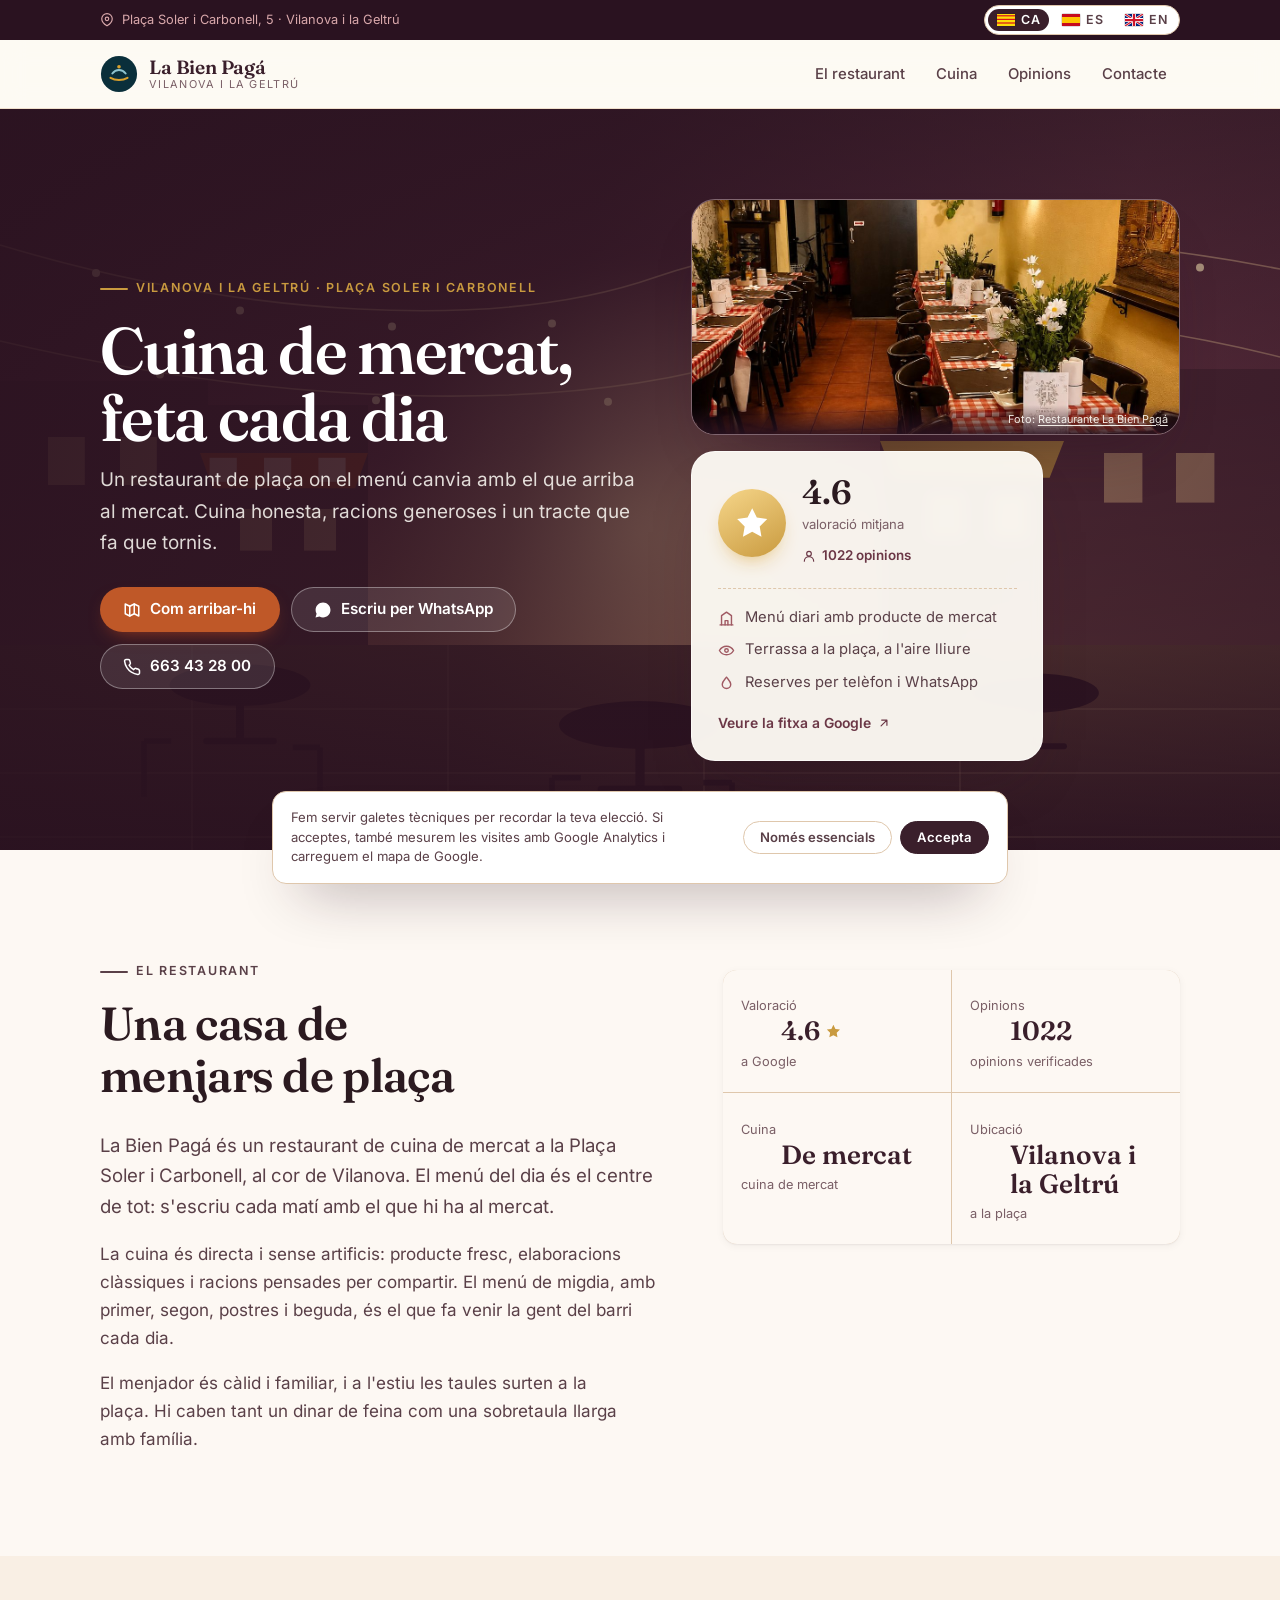
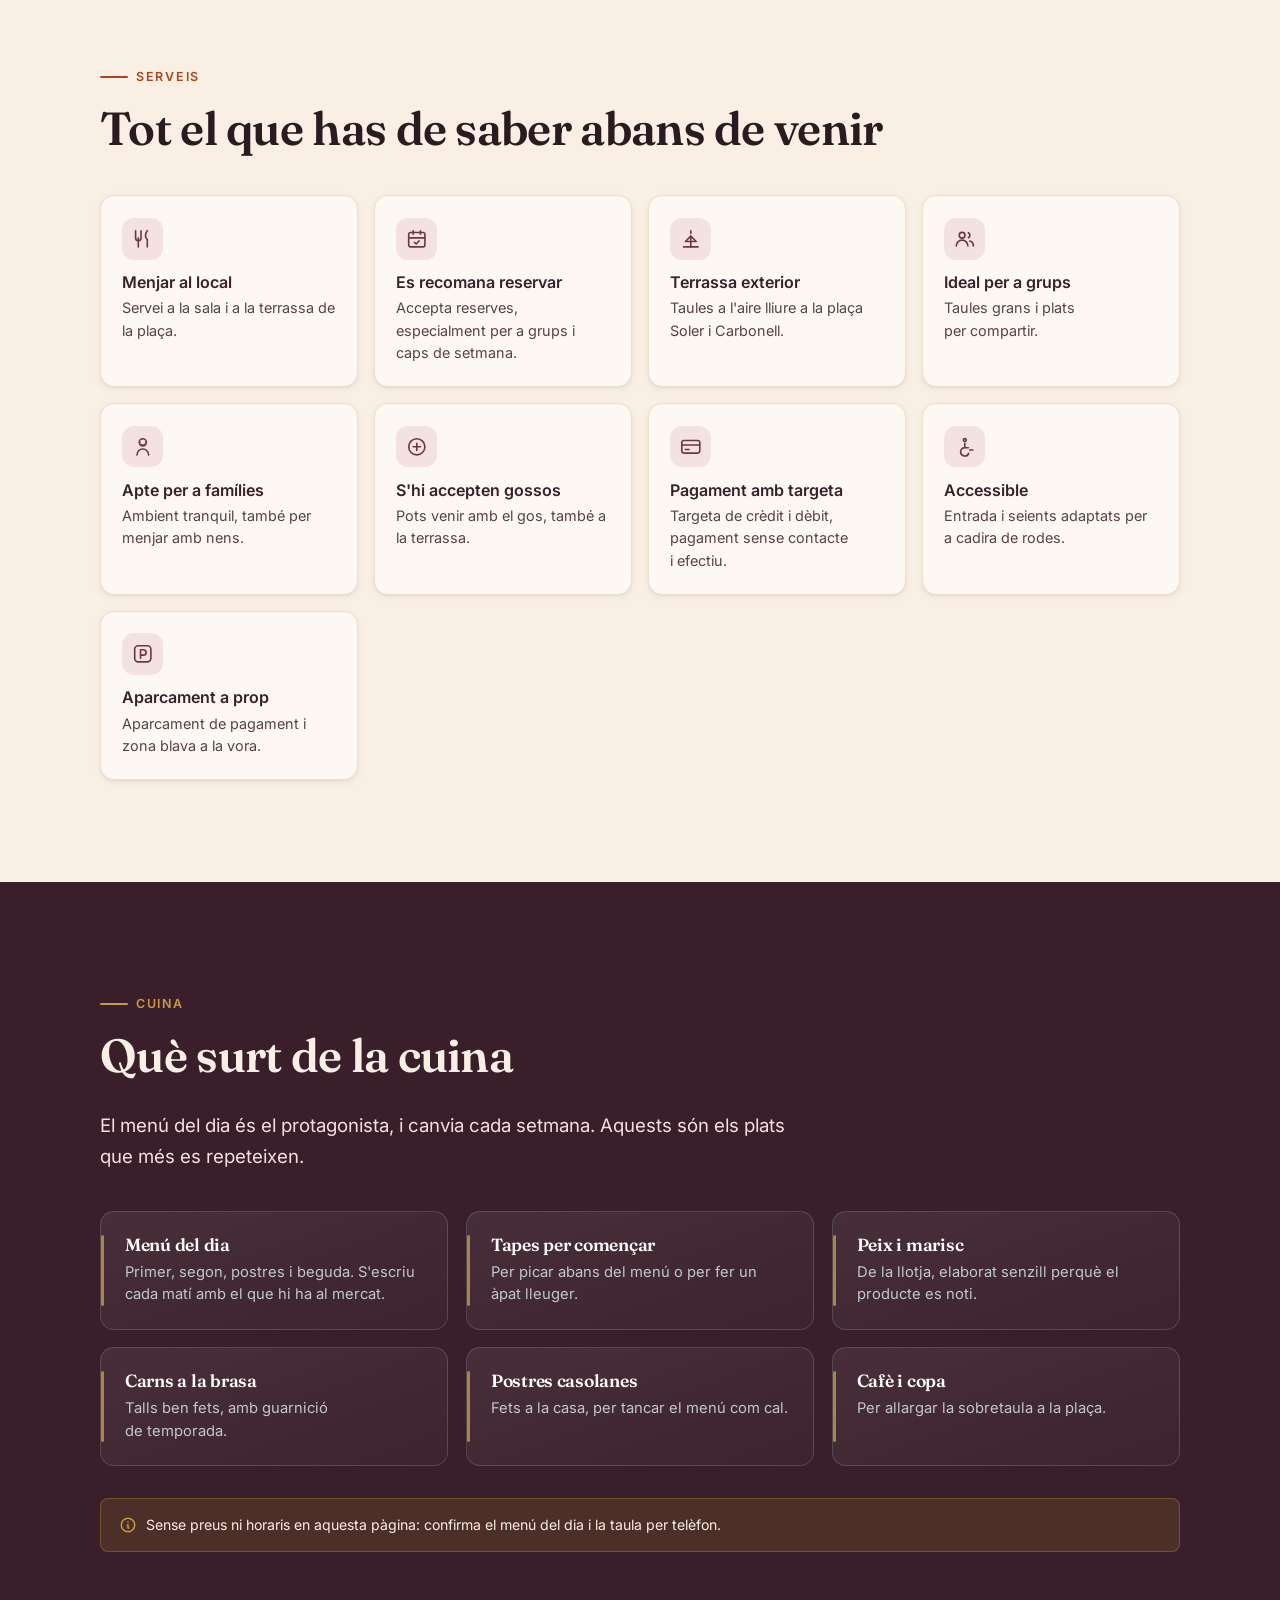
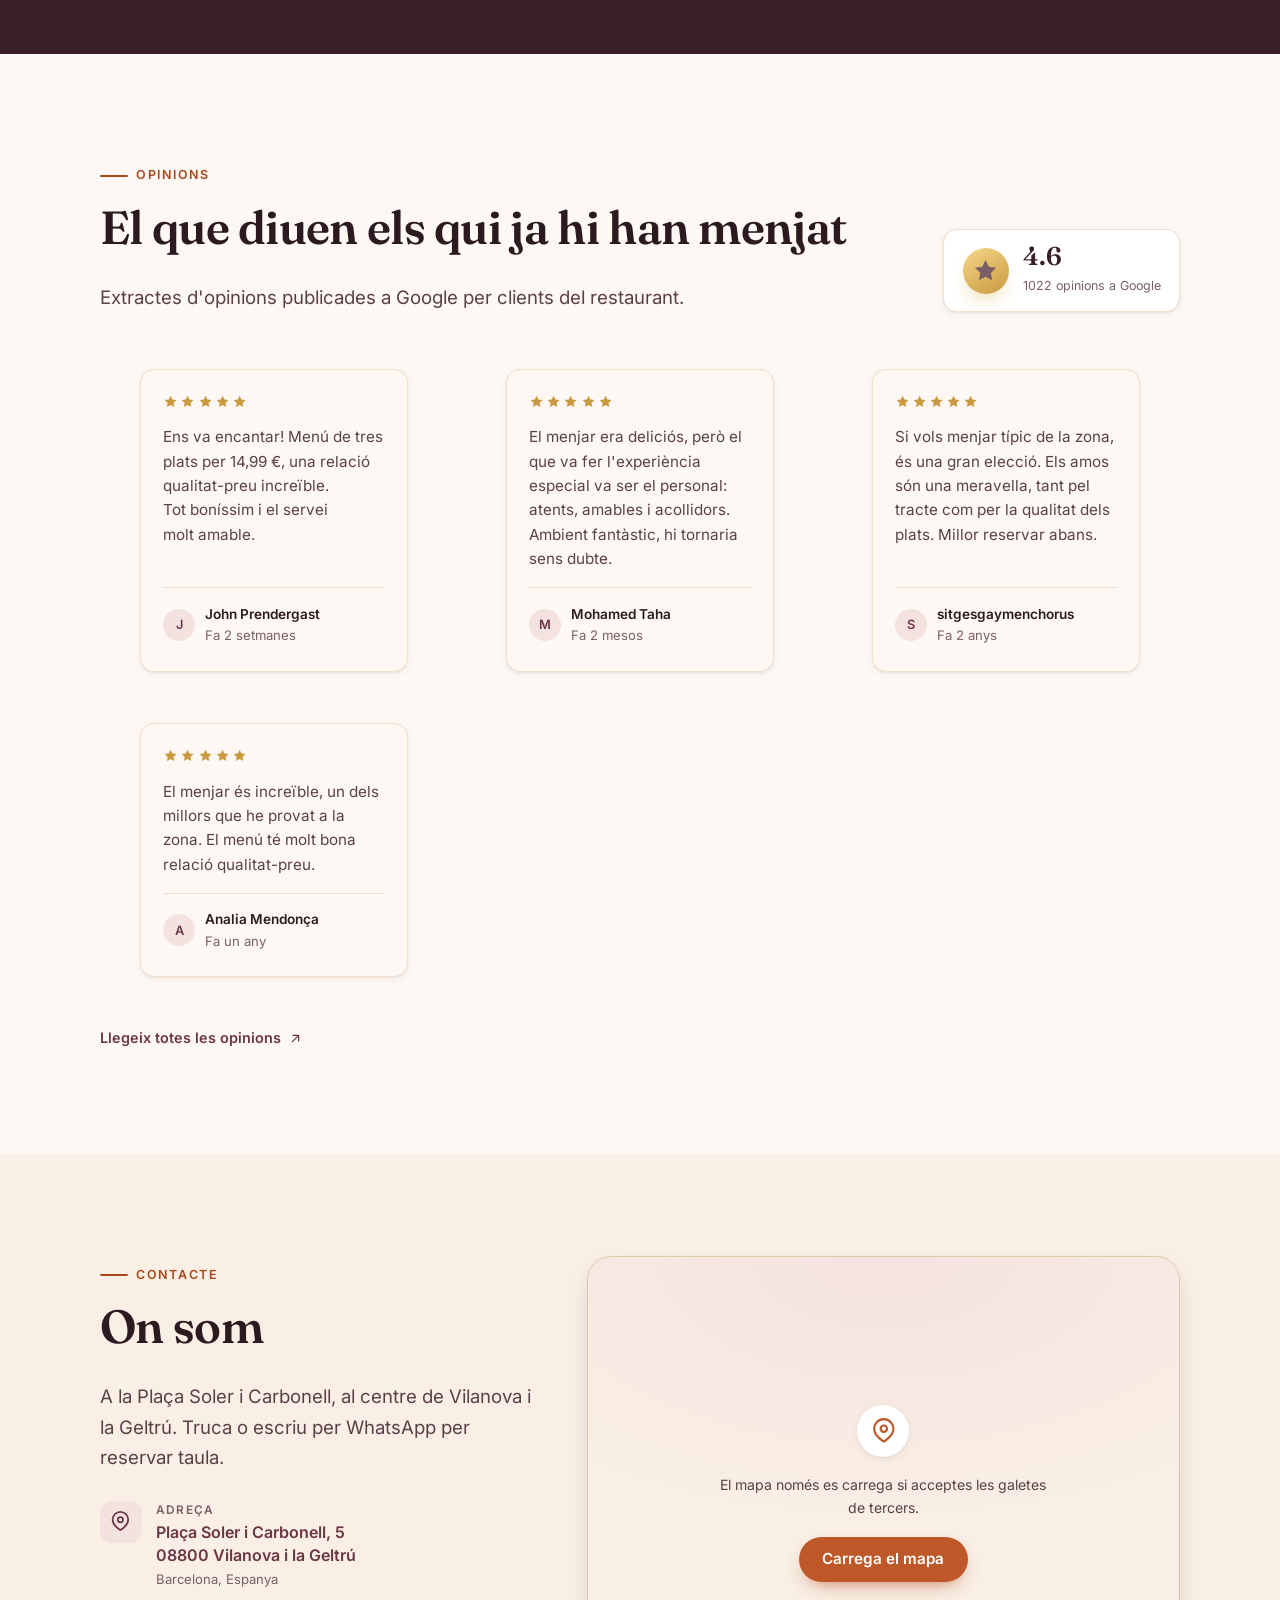
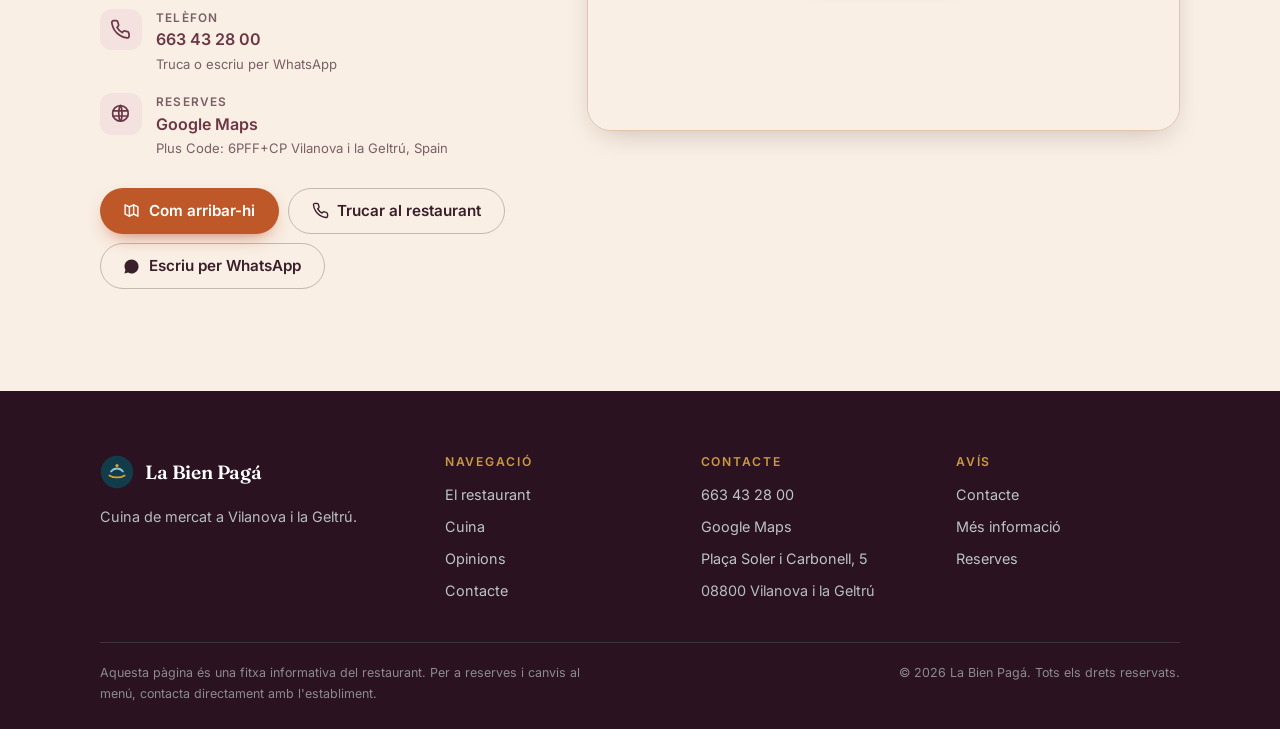
==== index.html @ a96dd6c4 "La Bien Pagá — trilingual market-kitchen restaurant site" ====
<!DOCTYPE html>
<html lang="ca" dir="ltr">
<head>
<meta charset="utf-8">
<meta name="viewport" content="width=device-width, initial-scale=1">
<title>La Bien Pagá · Restaurant de cuina de mercat a Vilanova i la Geltrú</title>
<meta name="description" content="Cuina de mercat i menú diari a la Plaça Soler i Carbonell, 5, Vilanova i la Geltrú. Producte fresc, tracte familiar i terrassa. Reserva per telèfon o WhatsApp: 663 43 28 00.">
<meta name="author" content="La Bien Pagá">
<meta name="theme-color" content="#0a2f3b">
<meta name="robots" content="index, follow">
<link rel="canonical" href="https://labienpaga.vilanovailageltru.info/">

<meta property="og:type" content="restaurant">
<meta property="og:site_name" content="La Bien Pagá">
<meta property="og:title" content="La Bien Pagá · Restaurant de cuina de mercat a Vilanova i la Geltrú">
<meta property="og:description" content="Cuina de mercat i menú diari a la Plaça Soler i Carbonell, 5, Vilanova i la Geltrú. Producte fresc, tracte familiar i terrassa. Reserva per telèfon o WhatsApp: 663 43 28 00.">
<meta property="og:locale" content="ca_ES">
<meta property="og:url" content="https://labienpaga.vilanovailageltru.info/">
<meta property="og:image" content="https://labienpaga.vilanovailageltru.info/assets/img/og-image.jpg">
<meta property="og:image:width" content="1200">
<meta property="og:image:height" content="630">
<meta property="og:image:alt" content="La Bien Pagá, restaurant de cuina de mercat a Vilanova i la Geltrú">
<meta name="twitter:card" content="summary_large_image">
<meta name="twitter:title" content="La Bien Pagá · Restaurant de cuina de mercat a Vilanova i la Geltrú">
<meta name="twitter:description" content="Cuina de mercat i menú diari a la Plaça Soler i Carbonell, 5, Vilanova i la Geltrú. Producte fresc, tracte familiar i terrassa. Reserva per telèfon o WhatsApp: 663 43 28 00.">
<meta name="twitter:image" content="https://labienpaga.vilanovailageltru.info/assets/img/og-image.jpg">


<link rel="alternate" hreflang="ca-ES" href="https://labienpaga.vilanovailageltru.info/">

<link rel="alternate" hreflang="es-ES" href="https://labienpaga.vilanovailageltru.info/es/">

<link rel="alternate" hreflang="en-GB" href="https://labienpaga.vilanovailageltru.info/en/">

<link rel="alternate" hreflang="x-default" href="https://labienpaga.vilanovailageltru.info/">


<link rel="icon" href="./assets/img/favicon.svg" type="image/svg+xml">
<link rel="apple-touch-icon" href="./assets/img/apple-touch-icon.png">
<link rel="manifest" href="./site.webmanifest">
<link rel="preload" href="./assets/fonts/fraunces-latin.woff2" as="font" type="font/woff2" crossorigin>
<link rel="preload" href="./assets/fonts/inter-latin.woff2" as="font" type="font/woff2" crossorigin>
<link rel="stylesheet" href="./assets/css/styles.css">
<script type="application/ld+json">
{
  "@context": "https://schema.org",
  "@type": "Restaurant",
  "@id": "https://labienpaga.vilanovailageltru.info/#business",
  "name": "Restaurant La Bien Pagá",
  "url": "https://labienpaga.vilanovailageltru.info",
  "image": "https://labienpaga.vilanovailageltru.info/assets/img/og-image.jpg",
  "telephone": "+34663432800",
  "address": {
    "@type": "PostalAddress",
    "streetAddress": "Plaça Soler i Carbonell, 5",
    "postalCode": "08800",
    "addressLocality": "Vilanova i la Geltrú",
    "addressRegion": "Barcelona",
    "addressCountry": "ES"
  },
  "geo": {
    "@type": "GeoCoordinates",
    "latitude": 41.2235035,
    "longitude": 1.7243039999999998
  },
  "hasMap": "https://maps.google.com/?cid=3513977893940388543&g_mp=Cilnb29nbGUubWFwcy5wbGFjZXMudjEuUGxhY2VzLlNlYXJjaE5lYXJieRACGAQgAA",
  "inLanguage": "ca",
  "servesCuisine": [
    "Mediterranean",
    "Spanish",
    "Tapas"
  ],
  "priceRange": "€€",
  "acceptsReservations": "https://schema.org/True",
  "aggregateRating": {
    "@type": "AggregateRating",
    "ratingValue": 4.6,
    "reviewCount": 1022,
    "bestRating": 5,
    "worstRating": 1
  }
}
</script>
</head>
<body>
<a class="skip-link" href="#main">Ves al contingut principal</a>

<div class="topbar">
  <div class="wrap topbar__inner">
    <p class="topbar__note">
      <svg viewBox="0 0 24 24" width="14" height="14" fill="none" stroke="currentColor" stroke-width="2" stroke-linecap="round" stroke-linejoin="round" aria-hidden="true"><path d="M21 10c0 7-9 12-9 12S3 17 3 10a9 9 0 0 1 18 0Z"/><circle cx="12" cy="10" r="3"/></svg>
      Plaça Soler i Carbonell, 5 · Vilanova i la Geltrú
    </p>
    <nav class="langs" aria-label="Canviar d&#39;idioma">
      
      <a class="langs__link" href="./" hreflang="ca" lang="ca" aria-current="true">
        <span class="langs__flag" aria-hidden="true"><svg viewBox="0 0 24 16"><rect width="24" height="16" fill="#fcdd09"/><g fill="#da121a"><rect y="1.6" width="24" height="1.6"/><rect y="6.4" width="24" height="1.6"/><rect y="11.2" width="24" height="1.6"/></g></svg></span>
        <span class="langs__code">ca</span>
        <span class="sr-only">Català</span>
      </a>
      
      <a class="langs__link" href="./es/" hreflang="es" lang="es">
        <span class="langs__flag" aria-hidden="true"><svg viewBox="0 0 24 16"><rect width="24" height="16" fill="#c60b1e"/><rect y="4" width="24" height="8" fill="#ffc400"/></svg></span>
        <span class="langs__code">es</span>
        <span class="sr-only">Español</span>
      </a>
      
      <a class="langs__link" href="./en/" hreflang="en" lang="en">
        <span class="langs__flag" aria-hidden="true"><svg viewBox="0 0 24 16"><rect width="24" height="16" fill="#00247d"/><path d="M0 0 24 16M24 0 0 16" stroke="#fff" stroke-width="3.2"/><path d="M0 0 24 16M24 0 0 16" stroke="#cf142b" stroke-width="1.6"/><path d="M12 0v16M0 8h24" stroke="#fff" stroke-width="5.2"/><path d="M12 0v16M0 8h24" stroke="#cf142b" stroke-width="3"/></svg></span>
        <span class="langs__code">en</span>
        <span class="sr-only">English</span>
      </a>
      
    </nav>
  </div>
</div>

<header class="header">
  <div class="wrap header__inner">
    <a class="brand" href="./" aria-label="La Bien Pagá — Vilanova i la Geltrú">
      <svg class="brand__mark" viewBox="0 0 40 40" width="38" height="38" aria-hidden="true">
        <circle cx="20" cy="20" r="19" fill="#0a2f3b"/>
        <path d="M11 24c2.6 1.6 5.2 2.4 9 2.4s6.4-.8 9-2.4" stroke="#d9a02c" stroke-width="2.1" fill="none" stroke-linecap="round"/>
        <path d="M13 19.5c1.8-2.4 4-3.6 7-3.6s5.2 1.2 7 3.6" stroke="#8fc4cf" stroke-width="2.1" fill="none" stroke-linecap="round"/>
        <circle cx="20" cy="12.4" r="1.9" fill="#d9a02c"/>
      </svg>
      <span class="brand__text">
        <span class="brand__name">La Bien Pagá</span>
        <span class="brand__sub">Vilanova i la Geltrú</span>
      </span>
    </a>
    <nav class="nav" id="site-nav" data-open="false" aria-label="Navegació principal">
      <ul class="nav__list">
        <li><a class="nav__link" href="#about">El restaurant</a></li>
        <li><a class="nav__link" href="#menu">Cuina</a></li>
        <li><a class="nav__link" href="#reviews">Opinions</a></li>
        <li><a class="nav__link" href="#contact">Contacte</a></li>
      </ul>
    </nav>
    <button class="nav-toggle" type="button" aria-expanded="false" aria-controls="site-nav" aria-label="Obre el menú de navegació">
      <svg viewBox="0 0 24 24" width="22" height="22" fill="none" stroke="currentColor" stroke-width="2" stroke-linecap="round" aria-hidden="true"><path d="M4 7h16M4 12h16M4 17h16"/></svg>
    </button>
  </div>
</header>

<main id="main">

  <section class="hero" aria-labelledby="hero-title">
    <img class="hero__art" src="./assets/img/hero.svg" alt="" width="1600" height="1000" fetchpriority="high" decoding="async" aria-hidden="true">
    <div class="wrap hero__inner">
      <div class="hero__copy">
        <p class="eyebrow hero__eyebrow">Vilanova i la Geltrú · Plaça Soler i Carbonell</p>
        <h1 class="hero__title" id="hero-title">Cuina de mercat, feta cada dia</h1>
        <p class="hero__subtitle">Un restaurant de plaça on el menú canvia amb el que arriba al mercat. Cuina honesta, racions generoses i un tracte que fa que tornis.</p>
        <div class="hero__actions">
          <a class="btn btn--primary" href="https://www.google.com/maps/dir/?api=1&amp;destination=41.2235035,1.7243039999999998" target="_blank" rel="noopener">
            <svg viewBox="0 0 24 24" width="18" height="18" fill="none" stroke="currentColor" stroke-width="2" stroke-linecap="round" stroke-linejoin="round" aria-hidden="true"><path d="M9 20 3 17V4l6 3 6-3 6 3v13l-6-3-6 3Z"/><path d="M9 7v13M15 4v13"/></svg>
            Com arribar-hi
          </a>
          
          <a class="btn btn--light" href="https://wa.me/34663432800" target="_blank" rel="noopener">
            <svg viewBox="0 0 24 24" width="18" height="18" fill="currentColor" aria-hidden="true"><path d="M12.04 2C6.58 2 2.13 6.45 2.13 11.91c0 1.75.46 3.45 1.32 4.95L2 22l5.25-1.38a9.9 9.9 0 0 0 4.79 1.22h.01c5.46 0 9.91-4.45 9.91-9.91S17.5 2 12.04 2Zm4.52 12.09c-.25-.12-1.47-.72-1.69-.81-.23-.08-.39-.12-.56.13-.16.24-.64.8-.79.97-.14.16-.29.19-.54.06-.25-.12-1.05-.39-1.99-1.23-.74-.66-1.23-1.47-1.38-1.72-.14-.25-.01-.38.11-.51.11-.11.25-.29.37-.43.12-.14.16-.25.25-.41.08-.17.04-.31-.02-.43-.06-.12-.56-1.34-.76-1.84-.2-.48-.4-.42-.56-.43h-.47c-.17 0-.43.06-.66.31-.23.25-.87.85-.87 2.07s.89 2.4 1.02 2.56c.12.17 1.75 2.67 4.25 3.74.59.26 1.05.41 1.41.52.59.19 1.13.16 1.56.1.48-.07 1.47-.6 1.68-1.18.21-.58.21-1.07.14-1.18-.06-.1-.22-.16-.47-.28Z"/></svg>
            Escriu per WhatsApp
          </a>
          
          <a class="btn btn--light" href="tel:+34663432800">
            <svg viewBox="0 0 24 24" width="18" height="18" fill="none" stroke="currentColor" stroke-width="2" stroke-linecap="round" stroke-linejoin="round" aria-hidden="true"><path d="M22 16.9v3a2 2 0 0 1-2.2 2 19.8 19.8 0 0 1-8.6-3.1 19.5 19.5 0 0 1-6-6A19.8 19.8 0 0 1 2.1 4.2 2 2 0 0 1 4.1 2h3a2 2 0 0 1 2 1.7c.1.9.4 1.8.7 2.6a2 2 0 0 1-.5 2.1L8.1 9.6a16 16 0 0 0 6 6l1.2-1.2a2 2 0 0 1 2.1-.5c.8.3 1.7.6 2.6.7a2 2 0 0 1 1.7 2.1Z"/></svg>
            663 43 28 00
          </a>
        </div>
      </div>
      <div class="hero__aside">
        
        <figure class="hero__photo">
          <img src="./assets/img/hero-photo.jpg" alt="foto del restaurant" width="900" height="675" fetchpriority="high" decoding="async">
          
          <figcaption data-photo-credit>
            Foto:
            <a href="https://maps.google.com/maps/contrib/108935569555104353866" target="_blank" rel="noopener nofollow">Restaurante La Bien Pagá</a>
          </figcaption>
          
        </figure>
        
        <div class="hero__card">
          <div class="rating">
            <span class="rating__star" aria-hidden="true">
              <svg viewBox="0 0 24 24" fill="currentColor"><path d="M12 2.6l2.9 5.9 6.5.95-4.7 4.6 1.1 6.45L12 17.4l-5.8 3.1 1.1-6.45-4.7-4.6 6.5-.95L12 2.6Z"/></svg>
            </span>
            <div>
              <span class="rating__value">4.6</span>
              <span class="rating__label">valoració mitjana</span>
              <span class="rating__count">
                <svg viewBox="0 0 24 24" width="14" height="14" fill="none" stroke="currentColor" stroke-width="2" stroke-linecap="round" stroke-linejoin="round" aria-hidden="true"><path d="M20 21a8 8 0 0 0-16 0"/><circle cx="12" cy="8" r="4"/></svg>
                1022 opinions
              </span>
            </div>
          </div>
          <ul class="hero__cardList">
            <li>
              <svg viewBox="0 0 24 24" width="17" height="17" fill="none" stroke="currentColor" stroke-width="2" stroke-linecap="round" stroke-linejoin="round" aria-hidden="true"><path d="M3 21h18"/><path d="M5 21V8l7-5 7 5v13"/><path d="M10 21v-6h4v6"/></svg>
              <span>Menú diari amb producte de mercat</span>
            </li>
            <li>
              <svg viewBox="0 0 24 24" width="17" height="17" fill="none" stroke="currentColor" stroke-width="2" stroke-linecap="round" stroke-linejoin="round" aria-hidden="true"><path d="M2 12s3.5-6 10-6 10 6 10 6-3.5 6-10 6-10-6-10-6Z"/><circle cx="12" cy="12" r="2.5"/></svg>
              <span>Terrassa a la plaça, a l&#39;aire lliure</span>
            </li>
            <li>
              <svg viewBox="0 0 24 24" width="17" height="17" fill="none" stroke="currentColor" stroke-width="2" stroke-linecap="round" stroke-linejoin="round" aria-hidden="true"><path d="M12 3c3 4 6 6.6 6 10a6 6 0 0 1-12 0c0-3.4 3-6 6-10Z"/></svg>
              <span>Reserves per telèfon i WhatsApp</span>
            </li>
          </ul>
          <a class="hero__cardLink" href="https://maps.google.com/?cid=3513977893940388543&amp;g_mp=Cilnb29nbGUubWFwcy5wbGFjZXMudjEuUGxhY2VzLlNlYXJjaE5lYXJieRACGAQgAA" target="_blank" rel="noopener">
            Veure la fitxa a Google
            <svg viewBox="0 0 24 24" width="14" height="14" fill="none" stroke="currentColor" stroke-width="2" stroke-linecap="round" stroke-linejoin="round" aria-hidden="true"><path d="M7 17 17 7M8 7h9v9"/></svg>
          </a>
        </div>
      </div>
    </div>
  </section>

  <section class="section" id="about" aria-labelledby="about-title">
    <div class="wrap">
      <div class="about__grid">
        <div class="about__copy reveal">
          <p class="eyebrow">El restaurant</p>
          <h2 class="h2" id="about-title">Una casa de menjars de plaça</h2>
          <p class="lead">La Bien Pagá és un restaurant de cuina de mercat a la Plaça Soler i Carbonell, al cor de Vilanova. El menú del dia és el centre de tot: s&#39;escriu cada matí amb el que hi ha al mercat.</p>
          <p>La cuina és directa i sense artificis: producte fresc, elaboracions clàssiques i racions pensades per compartir. El menú de migdia, amb primer, segon, postres i beguda, és el que fa venir la gent del barri cada dia.</p>
          <p>El menjador és càlid i familiar, i a l&#39;estiu les taules surten a la plaça. Hi caben tant un dinar de feina com una sobretaula llarga amb família.</p>
        </div>
        <div class="reveal">
          <dl class="stats">
            <div class="stat">
              <dt class="stat__label">Valoració</dt>
              <dd class="stat__value">
                4.6
                <svg viewBox="0 0 24 24" fill="currentColor" aria-hidden="true"><path d="M12 2.6l2.9 5.9 6.5.95-4.7 4.6 1.1 6.45L12 17.4l-5.8 3.1 1.1-6.45-4.7-4.6 6.5-.95L12 2.6Z"/></svg>
              </dd>
              <p class="stat__label">a Google</p>
            </div>
            <div class="stat">
              <dt class="stat__label">Opinions</dt>
              <dd class="stat__value">1022</dd>
              <p class="stat__label">opinions verificades</p>
            </div>
            <div class="stat">
              <dt class="stat__label">Cuina</dt>
              <dd class="stat__value">De mercat</dd>
              <p class="stat__label">cuina de mercat</p>
            </div>
            <div class="stat">
              <dt class="stat__label">Ubicació</dt>
              <dd class="stat__value">Vilanova i la Geltrú</dd>
              <p class="stat__label">a la plaça</p>
            </div>
          </dl>
        </div>
      </div>
    </div>
  </section>

  <section class="section section--sand" id="features" aria-labelledby="features-title">
    <div class="wrap">
      <div class="reveal">
        <p class="eyebrow">Serveis</p>
        <h2 class="h2" id="features-title">Tot el que has de saber abans de venir</h2>
      </div>
      <ul class="cards">
        
        <li class="card reveal">
          <span class="card__icon" aria-hidden="true"><svg viewBox="0 0 24 24" fill="none" stroke="currentColor" stroke-width="1.8" stroke-linecap="round" stroke-linejoin="round" aria-hidden="true"><path d="M4 3v8a3 3 0 0 0 6 0V3"/><path d="M7 11v10"/><path d="M17 3c-1.4 1.6-2 3.4-2 5.5S16 12 17 13v8"/></svg></span>
          <h3>Menjar al local</h3>
          <p>Servei a la sala i a la terrassa de la plaça.</p>
        </li>
        
        <li class="card reveal">
          <span class="card__icon" aria-hidden="true"><svg viewBox="0 0 24 24" fill="none" stroke="currentColor" stroke-width="1.8" stroke-linecap="round" stroke-linejoin="round" aria-hidden="true"><rect x="3" y="5" width="18" height="16" rx="2"/><path d="M8 3v4M16 3v4M3 11h18"/><path d="m9.5 16 1.8 1.8 3.4-3.6"/></svg></span>
          <h3>Es recomana reservar</h3>
          <p>Accepta reserves, especialment per a grups i caps de setmana.</p>
        </li>
        
        <li class="card reveal">
          <span class="card__icon" aria-hidden="true"><svg viewBox="0 0 24 24" fill="none" stroke="currentColor" stroke-width="1.8" stroke-linecap="round" stroke-linejoin="round" aria-hidden="true"><path d="M12 3v3"/><path d="M4 21h16"/><path d="M12 21V9"/><path d="M12 9 6 15h12L12 9Z"/></svg></span>
          <h3>Terrassa exterior</h3>
          <p>Taules a l&#39;aire lliure a la plaça Soler i Carbonell.</p>
        </li>
        
        <li class="card reveal">
          <span class="card__icon" aria-hidden="true"><svg viewBox="0 0 24 24" fill="none" stroke="currentColor" stroke-width="1.8" stroke-linecap="round" stroke-linejoin="round" aria-hidden="true"><circle cx="9" cy="8" r="3.2"/><path d="M2.5 20a6.5 6.5 0 0 1 13 0"/><path d="M16 5.2a3.2 3.2 0 0 1 0 5.6"/><path d="M17.5 14.4A5.6 5.6 0 0 1 21.5 20"/></svg></span>
          <h3>Ideal per a grups</h3>
          <p>Taules grans i plats per compartir.</p>
        </li>
        
        <li class="card reveal">
          <span class="card__icon" aria-hidden="true"><svg viewBox="0 0 24 24" fill="none" stroke="currentColor" stroke-width="1.8" stroke-linecap="round" stroke-linejoin="round" aria-hidden="true"><circle cx="12" cy="7" r="4"/><path d="M5.5 21a6.5 6.5 0 0 1 13 0"/><path d="M9 7h.01M15 7h.01"/><path d="M10 9.5c1.2.9 2.8.9 4 0"/></svg></span>
          <h3>Apte per a famílies</h3>
          <p>Ambient tranquil, també per menjar amb nens.</p>
        </li>
        
        <li class="card reveal">
          <span class="card__icon" aria-hidden="true"><svg viewBox="0 0 24 24" fill="none" stroke="currentColor" stroke-width="1.8" stroke-linecap="round" stroke-linejoin="round" aria-hidden="true"><circle cx="12" cy="12" r="9"/><path d="M12 8v8M8 12h8"/></svg></span>
          <h3>S&#39;hi accepten gossos</h3>
          <p>Pots venir amb el gos, també a la terrassa.</p>
        </li>
        
        <li class="card reveal">
          <span class="card__icon" aria-hidden="true"><svg viewBox="0 0 24 24" fill="none" stroke="currentColor" stroke-width="1.8" stroke-linecap="round" stroke-linejoin="round" aria-hidden="true"><rect x="2" y="5" width="20" height="14" rx="2.5"/><path d="M2 10h20"/><path d="M6 15h4"/></svg></span>
          <h3>Pagament amb targeta</h3>
          <p>Targeta de crèdit i dèbit, pagament sense contacte i efectiu.</p>
        </li>
        
        <li class="card reveal">
          <span class="card__icon" aria-hidden="true"><svg viewBox="0 0 24 24" fill="none" stroke="currentColor" stroke-width="1.8" stroke-linecap="round" stroke-linejoin="round" aria-hidden="true"><circle cx="12" cy="4.5" r="1.6"/><path d="M12 8v5h4"/><path d="M12 13a4.6 4.6 0 1 0 4.3 6.3"/><path d="M17.5 15.5h3.5"/></svg></span>
          <h3>Accessible</h3>
          <p>Entrada i seients adaptats per a cadira de rodes.</p>
        </li>
        
        <li class="card reveal">
          <span class="card__icon" aria-hidden="true"><svg viewBox="0 0 24 24" fill="none" stroke="currentColor" stroke-width="1.8" stroke-linecap="round" stroke-linejoin="round" aria-hidden="true"><rect x="3" y="3" width="18" height="18" rx="4"/><path d="M9.5 17V7.5h3.2a3 3 0 0 1 0 6H9.5"/></svg></span>
          <h3>Aparcament a prop</h3>
          <p>Aparcament de pagament i zona blava a la vora.</p>
        </li>
        
      </ul>
    </div>
  </section>

  <section class="section section--sea" id="menu" aria-labelledby="menu-title">
    <div class="wrap">
      <div class="reveal">
        <p class="eyebrow">Cuina</p>
        <h2 class="h2" id="menu-title">Què surt de la cuina</h2>
        <p class="lead">El menú del dia és el protagonista, i canvia cada setmana. Aquests són els plats que més es repeteixen.</p>
      </div>
      <ul class="menu-grid">
        
        <li class="dish reveal">
          <h3>Menú del dia</h3>
          <p>Primer, segon, postres i beguda. S&#39;escriu cada matí amb el que hi ha al mercat.</p>
        </li>
        
        <li class="dish reveal">
          <h3>Tapes per començar</h3>
          <p>Per picar abans del menú o per fer un àpat lleuger.</p>
        </li>
        
        <li class="dish reveal">
          <h3>Peix i marisc</h3>
          <p>De la llotja, elaborat senzill perquè el producte es noti.</p>
        </li>
        
        <li class="dish reveal">
          <h3>Carns a la brasa</h3>
          <p>Talls ben fets, amb guarnició de temporada.</p>
        </li>
        
        <li class="dish reveal">
          <h3>Postres casolanes</h3>
          <p>Fets a la casa, per tancar el menú com cal.</p>
        </li>
        
        <li class="dish reveal">
          <h3>Cafè i copa</h3>
          <p>Per allargar la sobretaula a la plaça.</p>
        </li>
        
      </ul>
      <p class="menu-note">
        <svg viewBox="0 0 24 24" width="18" height="18" fill="none" stroke="currentColor" stroke-width="2" stroke-linecap="round" stroke-linejoin="round" aria-hidden="true"><circle cx="12" cy="12" r="9"/><path d="M12 8h.01M11 12h1v4h1"/></svg>
        Sense preus ni horaris en aquesta pàgina: confirma el menú del dia i la taula per telèfon.
      </p>
    </div>
  </section>

  <section class="section" id="reviews" aria-labelledby="reviews-title">
    <div class="wrap">
      <div class="reviews__head reveal">
        <div>
          <p class="eyebrow">Opinions</p>
          <h2 class="h2" id="reviews-title">El que diuen els qui ja hi han menjat</h2>
          <p class="lead">Extractes d&#39;opinions publicades a Google per clients del restaurant.</p>
        </div>
        <div class="reviews__score">
          <span class="rating__star" aria-hidden="true">
            <svg viewBox="0 0 24 24" fill="currentColor"><path d="M12 2.6l2.9 5.9 6.5.95-4.7 4.6 1.1 6.45L12 17.4l-5.8 3.1 1.1-6.45-4.7-4.6 6.5-.95L12 2.6Z"/></svg>
          </span>
          <div>
            <b>4.6</b>
            <span>1022 opinions a Google</span>
          </div>
        </div>
      </div>
      <div class="quotes">
        
        <figure class="quote reveal">
          <div class="quote__stars" aria-label="5 de 5 estrelles">
            <svg viewBox="0 0 24 24" fill="currentColor" aria-hidden="true"><path d="M12 2.6l2.9 5.9 6.5.95-4.7 4.6 1.1 6.45L12 17.4l-5.8 3.1 1.1-6.45-4.7-4.6 6.5-.95L12 2.6Z"/></svg><svg viewBox="0 0 24 24" fill="currentColor" aria-hidden="true"><path d="M12 2.6l2.9 5.9 6.5.95-4.7 4.6 1.1 6.45L12 17.4l-5.8 3.1 1.1-6.45-4.7-4.6 6.5-.95L12 2.6Z"/></svg><svg viewBox="0 0 24 24" fill="currentColor" aria-hidden="true"><path d="M12 2.6l2.9 5.9 6.5.95-4.7 4.6 1.1 6.45L12 17.4l-5.8 3.1 1.1-6.45-4.7-4.6 6.5-.95L12 2.6Z"/></svg><svg viewBox="0 0 24 24" fill="currentColor" aria-hidden="true"><path d="M12 2.6l2.9 5.9 6.5.95-4.7 4.6 1.1 6.45L12 17.4l-5.8 3.1 1.1-6.45-4.7-4.6 6.5-.95L12 2.6Z"/></svg><svg viewBox="0 0 24 24" fill="currentColor" aria-hidden="true"><path d="M12 2.6l2.9 5.9 6.5.95-4.7 4.6 1.1 6.45L12 17.4l-5.8 3.1 1.1-6.45-4.7-4.6 6.5-.95L12 2.6Z"/></svg>
          </div>
          <blockquote><p>Ens va encantar! Menú de tres plats per 14,99 €, una relació qualitat-preu increïble. Tot boníssim i el servei molt amable.</p></blockquote>
          <figcaption>
            <span class="quote__avatar" aria-hidden="true">J</span>
            <span>
              <strong>John Prendergast</strong>
              Fa 2 setmanes
            </span>
          </figcaption>
        </figure>
        
        <figure class="quote reveal">
          <div class="quote__stars" aria-label="5 de 5 estrelles">
            <svg viewBox="0 0 24 24" fill="currentColor" aria-hidden="true"><path d="M12 2.6l2.9 5.9 6.5.95-4.7 4.6 1.1 6.45L12 17.4l-5.8 3.1 1.1-6.45-4.7-4.6 6.5-.95L12 2.6Z"/></svg><svg viewBox="0 0 24 24" fill="currentColor" aria-hidden="true"><path d="M12 2.6l2.9 5.9 6.5.95-4.7 4.6 1.1 6.45L12 17.4l-5.8 3.1 1.1-6.45-4.7-4.6 6.5-.95L12 2.6Z"/></svg><svg viewBox="0 0 24 24" fill="currentColor" aria-hidden="true"><path d="M12 2.6l2.9 5.9 6.5.95-4.7 4.6 1.1 6.45L12 17.4l-5.8 3.1 1.1-6.45-4.7-4.6 6.5-.95L12 2.6Z"/></svg><svg viewBox="0 0 24 24" fill="currentColor" aria-hidden="true"><path d="M12 2.6l2.9 5.9 6.5.95-4.7 4.6 1.1 6.45L12 17.4l-5.8 3.1 1.1-6.45-4.7-4.6 6.5-.95L12 2.6Z"/></svg><svg viewBox="0 0 24 24" fill="currentColor" aria-hidden="true"><path d="M12 2.6l2.9 5.9 6.5.95-4.7 4.6 1.1 6.45L12 17.4l-5.8 3.1 1.1-6.45-4.7-4.6 6.5-.95L12 2.6Z"/></svg>
          </div>
          <blockquote><p>El menjar era deliciós, però el que va fer l&#39;experiència especial va ser el personal: atents, amables i acollidors. Ambient fantàstic, hi tornaria sens dubte.</p></blockquote>
          <figcaption>
            <span class="quote__avatar" aria-hidden="true">M</span>
            <span>
              <strong>Mohamed Taha</strong>
              Fa 2 mesos
            </span>
          </figcaption>
        </figure>
        
        <figure class="quote reveal">
          <div class="quote__stars" aria-label="5 de 5 estrelles">
            <svg viewBox="0 0 24 24" fill="currentColor" aria-hidden="true"><path d="M12 2.6l2.9 5.9 6.5.95-4.7 4.6 1.1 6.45L12 17.4l-5.8 3.1 1.1-6.45-4.7-4.6 6.5-.95L12 2.6Z"/></svg><svg viewBox="0 0 24 24" fill="currentColor" aria-hidden="true"><path d="M12 2.6l2.9 5.9 6.5.95-4.7 4.6 1.1 6.45L12 17.4l-5.8 3.1 1.1-6.45-4.7-4.6 6.5-.95L12 2.6Z"/></svg><svg viewBox="0 0 24 24" fill="currentColor" aria-hidden="true"><path d="M12 2.6l2.9 5.9 6.5.95-4.7 4.6 1.1 6.45L12 17.4l-5.8 3.1 1.1-6.45-4.7-4.6 6.5-.95L12 2.6Z"/></svg><svg viewBox="0 0 24 24" fill="currentColor" aria-hidden="true"><path d="M12 2.6l2.9 5.9 6.5.95-4.7 4.6 1.1 6.45L12 17.4l-5.8 3.1 1.1-6.45-4.7-4.6 6.5-.95L12 2.6Z"/></svg><svg viewBox="0 0 24 24" fill="currentColor" aria-hidden="true"><path d="M12 2.6l2.9 5.9 6.5.95-4.7 4.6 1.1 6.45L12 17.4l-5.8 3.1 1.1-6.45-4.7-4.6 6.5-.95L12 2.6Z"/></svg>
          </div>
          <blockquote><p>Si vols menjar típic de la zona, és una gran elecció. Els amos són una meravella, tant pel tracte com per la qualitat dels plats. Millor reservar abans.</p></blockquote>
          <figcaption>
            <span class="quote__avatar" aria-hidden="true">S</span>
            <span>
              <strong>sitgesgaymenchorus</strong>
              Fa 2 anys
            </span>
          </figcaption>
        </figure>
        
        <figure class="quote reveal">
          <div class="quote__stars" aria-label="5 de 5 estrelles">
            <svg viewBox="0 0 24 24" fill="currentColor" aria-hidden="true"><path d="M12 2.6l2.9 5.9 6.5.95-4.7 4.6 1.1 6.45L12 17.4l-5.8 3.1 1.1-6.45-4.7-4.6 6.5-.95L12 2.6Z"/></svg><svg viewBox="0 0 24 24" fill="currentColor" aria-hidden="true"><path d="M12 2.6l2.9 5.9 6.5.95-4.7 4.6 1.1 6.45L12 17.4l-5.8 3.1 1.1-6.45-4.7-4.6 6.5-.95L12 2.6Z"/></svg><svg viewBox="0 0 24 24" fill="currentColor" aria-hidden="true"><path d="M12 2.6l2.9 5.9 6.5.95-4.7 4.6 1.1 6.45L12 17.4l-5.8 3.1 1.1-6.45-4.7-4.6 6.5-.95L12 2.6Z"/></svg><svg viewBox="0 0 24 24" fill="currentColor" aria-hidden="true"><path d="M12 2.6l2.9 5.9 6.5.95-4.7 4.6 1.1 6.45L12 17.4l-5.8 3.1 1.1-6.45-4.7-4.6 6.5-.95L12 2.6Z"/></svg><svg viewBox="0 0 24 24" fill="currentColor" aria-hidden="true"><path d="M12 2.6l2.9 5.9 6.5.95-4.7 4.6 1.1 6.45L12 17.4l-5.8 3.1 1.1-6.45-4.7-4.6 6.5-.95L12 2.6Z"/></svg>
          </div>
          <blockquote><p>El menjar és increïble, un dels millors que he provat a la zona. El menú té molt bona relació qualitat-preu.</p></blockquote>
          <figcaption>
            <span class="quote__avatar" aria-hidden="true">A</span>
            <span>
              <strong>Analia Mendonça</strong>
              Fa un any
            </span>
          </figcaption>
        </figure>
        
      </div>
      <a class="reviews__all" href="https://www.google.com/maps/place//data=!4m4!3m3!1s0x12a386fcb1c0196f:0x30c42846d4e462bf!9m1!1b1?g_mp=Cilnb29nbGUubWFwcy5wbGFjZXMudjEuUGxhY2VzLlNlYXJjaE5lYXJieRACGAQgAA" target="_blank" rel="noopener">
        Llegeix totes les opinions
        <svg viewBox="0 0 24 24" width="15" height="15" fill="none" stroke="currentColor" stroke-width="2" stroke-linecap="round" stroke-linejoin="round" aria-hidden="true"><path d="M7 17 17 7M8 7h9v9"/></svg>
      </a>
    </div>
  </section>

  <section class="section section--sand" id="contact" aria-labelledby="contact-title">
    <div class="wrap">
      <div class="contact__grid">
        <div class="reveal">
          <p class="eyebrow">Contacte</p>
          <h2 class="h2" id="contact-title">On som</h2>
          <p class="lead">A la Plaça Soler i Carbonell, al centre de Vilanova i la Geltrú. Truca o escriu per WhatsApp per reservar taula.</p>

          <div class="contact-list">
            <div class="contact-item">
              <span class="contact-item__icon" aria-hidden="true">
                <svg viewBox="0 0 24 24" fill="none" stroke="currentColor" stroke-width="2" stroke-linecap="round" stroke-linejoin="round"><path d="M21 10c0 7-9 12-9 12S3 17 3 10a9 9 0 0 1 18 0Z"/><circle cx="12" cy="10" r="3"/></svg>
              </span>
              <div>
                <div class="contact-item__label">Adreça</div>
                <div class="contact-item__value">
                  <a href="https://www.google.com/maps/dir/?api=1&amp;destination=41.2235035,1.7243039999999998" target="_blank" rel="noopener">Plaça Soler i Carbonell, 5<br>08800 Vilanova i la Geltrú</a>
                </div>
                <div class="contact-item__meta">Barcelona, Espanya</div>
              </div>
            </div>

            <div class="contact-item">
              <span class="contact-item__icon" aria-hidden="true">
                <svg viewBox="0 0 24 24" fill="none" stroke="currentColor" stroke-width="2" stroke-linecap="round" stroke-linejoin="round"><path d="M22 16.9v3a2 2 0 0 1-2.2 2 19.8 19.8 0 0 1-8.6-3.1 19.5 19.5 0 0 1-6-6A19.8 19.8 0 0 1 2.1 4.2 2 2 0 0 1 4.1 2h3a2 2 0 0 1 2 1.7c.1.9.4 1.8.7 2.6a2 2 0 0 1-.5 2.1L8.1 9.6a16 16 0 0 0 6 6l1.2-1.2a2 2 0 0 1 2.1-.5c.8.3 1.7.6 2.6.7a2 2 0 0 1 1.7 2.1Z"/></svg>
              </span>
              <div>
                <div class="contact-item__label">Telèfon</div>
                <div class="contact-item__value"><a href="tel:+34663432800">663 43 28 00</a></div>
                <div class="contact-item__meta">Truca o escriu per WhatsApp</div>
              </div>
            </div>

            <div class="contact-item">
              <span class="contact-item__icon" aria-hidden="true">
                <svg viewBox="0 0 24 24" fill="none" stroke="currentColor" stroke-width="2" stroke-linecap="round" stroke-linejoin="round"><circle cx="12" cy="12" r="9"/><path d="M3.5 9h17M3.5 15h17"/><path d="M12 3c2.5 3 2.5 15 0 18M12 3c-2.5 3-2.5 15 0 18"/></svg>
              </span>
              <div>
                <div class="contact-item__label">Reserves</div>
                <div class="contact-item__value"><a href="https://maps.google.com/?cid=3513977893940388543&amp;g_mp=Cilnb29nbGUubWFwcy5wbGFjZXMudjEuUGxhY2VzLlNlYXJjaE5lYXJieRACGAQgAA" target="_blank" rel="noopener nofollow">Google Maps</a></div>
                <div class="contact-item__meta">Plus Code: 6PFF+CP Vilanova i la Geltrú, Spain</div>
              </div>
            </div>
          </div>

          <div class="contact__actions">
            <a class="btn btn--primary" href="https://www.google.com/maps/dir/?api=1&amp;destination=41.2235035,1.7243039999999998" target="_blank" rel="noopener">
              <svg viewBox="0 0 24 24" width="17" height="17" fill="none" stroke="currentColor" stroke-width="2" stroke-linecap="round" stroke-linejoin="round" aria-hidden="true"><path d="M9 20 3 17V4l6 3 6-3 6 3v13l-6-3-6 3Z"/><path d="M9 7v13M15 4v13"/></svg>
              Com arribar-hi
            </a>
            <a class="btn btn--ghost" href="tel:+34663432800">
              <svg viewBox="0 0 24 24" width="17" height="17" fill="none" stroke="currentColor" stroke-width="2" stroke-linecap="round" stroke-linejoin="round" aria-hidden="true"><path d="M22 16.9v3a2 2 0 0 1-2.2 2 19.8 19.8 0 0 1-8.6-3.1 19.5 19.5 0 0 1-6-6A19.8 19.8 0 0 1 2.1 4.2 2 2 0 0 1 4.1 2h3a2 2 0 0 1 2 1.7c.1.9.4 1.8.7 2.6a2 2 0 0 1-.5 2.1L8.1 9.6a16 16 0 0 0 6 6l1.2-1.2a2 2 0 0 1 2.1-.5c.8.3 1.7.6 2.6.7a2 2 0 0 1 1.7 2.1Z"/></svg>
              Trucar al restaurant
            </a>
            
            <a class="btn btn--ghost" href="https://wa.me/34663432800" target="_blank" rel="noopener">
              <svg viewBox="0 0 24 24" width="17" height="17" fill="currentColor" aria-hidden="true"><path d="M12.04 2C6.58 2 2.13 6.45 2.13 11.91c0 1.75.46 3.45 1.32 4.95L2 22l5.25-1.38a9.9 9.9 0 0 0 4.79 1.22h.01c5.46 0 9.91-4.45 9.91-9.91S17.5 2 12.04 2Zm4.52 12.09c-.25-.12-1.47-.72-1.69-.81-.23-.08-.39-.12-.56.13-.16.24-.64.8-.79.97-.14.16-.29.19-.54.06-.25-.12-1.05-.39-1.99-1.23-.74-.66-1.23-1.47-1.38-1.72-.14-.25-.01-.38.11-.51.11-.11.25-.29.37-.43.12-.14.16-.25.25-.41.08-.17.04-.31-.02-.43-.06-.12-.56-1.34-.76-1.84-.2-.48-.4-.42-.56-.43h-.47c-.17 0-.43.06-.66.31-.23.25-.87.85-.87 2.07s.89 2.4 1.02 2.56c.12.17 1.75 2.67 4.25 3.74.59.26 1.05.41 1.41.52.59.19 1.13.16 1.56.1.48-.07 1.47-.6 1.68-1.18.21-.58.21-1.07.14-1.18-.06-.1-.22-.16-.47-.28Z"/></svg>
              Escriu per WhatsApp
            </a>
            
          </div>
        </div>

        <div class="map-shell" id="map-shell" data-map-loaded="false">
          <div class="map-placeholder">
            <div class="map-placeholder__inner">
              <span class="map-placeholder__pin" aria-hidden="true">
                <svg viewBox="0 0 24 24" fill="none" stroke="currentColor" stroke-width="2" stroke-linecap="round" stroke-linejoin="round"><path d="M21 10c0 7-9 12-9 12S3 17 3 10a9 9 0 0 1 18 0Z"/><circle cx="12" cy="10" r="3"/></svg>
              </span>
              <p>El mapa només es carrega si acceptes les galetes de tercers.</p>
              <button class="btn btn--primary" type="button" data-map-load>Carrega el mapa</button>
            </div>
          </div>
          <template id="map-template">
            <iframe title="Mapa amb la ubicació de La Bien Pagá a Vilanova i la Geltrú" src="https://www.google.com/maps?q=41.2235035,1.7243039999999998&amp;hl=ca&amp;z=16&amp;output=embed" width="600" height="480" loading="lazy" referrerpolicy="no-referrer-when-downgrade" allowfullscreen></iframe>
          </template>
        </div>
      </div>
    </div>
  </section>

</main>

<footer class="footer">
  <div class="wrap">
    <div class="footer__grid">
      <div>
        <a class="brand" href="./">
          <svg class="brand__mark" viewBox="0 0 40 40" width="34" height="34" aria-hidden="true">
            <circle cx="20" cy="20" r="19" fill="#123c4a"/>
            <path d="M11 24c2.6 1.6 5.2 2.4 9 2.4s6.4-.8 9-2.4" stroke="#d9a02c" stroke-width="2.1" fill="none" stroke-linecap="round"/>
            <path d="M13 19.5c1.8-2.4 4-3.6 7-3.6s5.2 1.2 7 3.6" stroke="#8fc4cf" stroke-width="2.1" fill="none" stroke-linecap="round"/>
            <circle cx="20" cy="12.4" r="1.9" fill="#d9a02c"/>
          </svg>
          <span class="brand__text"><span class="brand__name">La Bien Pagá</span></span>
        </a>
        <p>Cuina de mercat a Vilanova i la Geltrú.</p>
      </div>
      <div>
        <h2>Navegació</h2>
        <ul>
          <li><a href="#about">El restaurant</a></li>
          <li><a href="#menu">Cuina</a></li>
          <li><a href="#reviews">Opinions</a></li>
          <li><a href="#contact">Contacte</a></li>
        </ul>
      </div>
      <div>
        <h2>Contacte</h2>
        <ul>
          <li><a href="tel:+34663432800">663 43 28 00</a></li>
          <li><a href="https://maps.google.com/?cid=3513977893940388543&amp;g_mp=Cilnb29nbGUubWFwcy5wbGFjZXMudjEuUGxhY2VzLlNlYXJjaE5lYXJieRACGAQgAA" target="_blank" rel="noopener nofollow">Google Maps</a></li>
          <li><a href="https://www.google.com/maps/dir/?api=1&amp;destination=41.2235035,1.7243039999999998" target="_blank" rel="noopener">Plaça Soler i Carbonell, 5</a></li>
          <li>08800 Vilanova i la Geltrú</li>
        </ul>
      </div>
      <div>
        <h2>Avís</h2>
        <ul>
          <li><a href="#contact">Contacte</a></li>
          <li><a href="#" data-cookie-open>Més informació</a></li>
          <li><a href="https://maps.google.com/?cid=3513977893940388543&amp;g_mp=Cilnb29nbGUubWFwcy5wbGFjZXMudjEuUGxhY2VzLlNlYXJjaE5lYXJieRACGAQgAA" target="_blank" rel="noopener nofollow">Reserves</a></li>
        </ul>
      </div>
    </div>
    <div class="footer__legal">
      <p>Aquesta pàgina és una fitxa informativa del restaurant. Per a reserves i canvis al menú, contacta directament amb l&#39;establiment.</p>
      <p>© <span id="year">2026</span> La Bien Pagá. Tots els drets reservats.</p>
    </div>
  </div>
</footer>

<div class="cookiebar" id="cookiebar" role="region" aria-label="Més informació" data-visible="false">
  <p>Fem servir galetes tècniques per recordar la teva elecció. Si acceptes, també mesurem les visites amb Google Analytics i carreguem el mapa de Google.</p>
  <div class="cookiebar__actions">
    <button class="btn cookiebar__reject" type="button" data-cookie="essential">Només essencials</button>
    <button class="btn cookiebar__accept" type="button" data-cookie="accept">Accepta</button>
  </div>
</div>

<script src="./assets/js/main.js" defer></script>
</body>
</html>
---- assets/css/styles.css ----
/* ==========================================================================
   La Gambarrada — styles
   Palette: deep sea, sun-bleached sand, ember
   ========================================================================== */

@font-face {
  font-family: "Fraunces";
  font-style: normal;
  font-weight: 400 700;
  font-display: swap;
  src: url("../fonts/fraunces-latin.woff2") format("woff2");
  unicode-range: U+0000-00FF, U+0131, U+0152-0153, U+02BB-02BC, U+02C6, U+02DA,
    U+02DC, U+2000-206F, U+2074, U+20AC, U+2122, U+2191, U+2193, U+2212, U+2215,
    U+FEFF, U+FFFD;
}
@font-face {
  font-family: "Fraunces";
  font-style: normal;
  font-weight: 400 700;
  font-display: swap;
  src: url("../fonts/fraunces-latin-ext.woff2") format("woff2");
  unicode-range: U+0100-02BA, U+02BD-02C5, U+02C7-02CC, U+02CE-02D7, U+02DD-02FF,
    U+0304, U+0308, U+0329, U+1D00-1DBF, U+1E00-1E9F, U+1EF2-1EFF, U+2020,
    U+20A0-20AB, U+20AD-20C0, U+2113, U+2C60-2C7F, U+A720-A7FF;
}
@font-face {
  font-family: "Inter";
  font-style: normal;
  font-weight: 400 600;
  font-display: swap;
  src: url("../fonts/inter-latin.woff2") format("woff2");
  unicode-range: U+0000-00FF, U+0131, U+0152-0153, U+02BB-02BC, U+02C6, U+02DA,
    U+02DC, U+2000-206F, U+2074, U+20AC, U+2122, U+2191, U+2193, U+2212, U+2215,
    U+FEFF, U+FFFD;
}
@font-face {
  font-family: "Inter";
  font-style: normal;
  font-weight: 400 600;
  font-display: swap;
  src: url("../fonts/inter-latin-ext.woff2") format("woff2");
  unicode-range: U+0100-02BA, U+02BD-02C5, U+02C7-02CC, U+02CE-02D7, U+02DD-02FF,
    U+0304, U+0308, U+0329, U+1D00-1DBF, U+1E00-1E9F, U+1EF2-1EFF, U+2020,
    U+20A0-20AB, U+20AD-20C0, U+2113, U+2C60-2C7F, U+A720-A7FF;
}

:root {
  --sea-950: #2a1220;
  --sea-900: #3a1f2b;
  --sea-800: #4d2a38;
  --sea-700: #6b3746;
  --sea-500: #a05a63;
  --sea-300: #d9a8ab;
  --sea-100: #f4e2e0;

  --sand-50: #fdf8f3;
  --sand-100: #f9efe4;
  --sand-200: #f0dfcc;
  --sand-300: #dfc7ac;

  --ember-600: #a8481f;
  --ember-500: #bf5828;
  --ember-100: #fbe8db;

  --gold-500: #c99a3f;

  --ink: #2b1a20;
  --ink-soft: #5a4048;
  --ink-mute: #7a5f66;

  --radius-sm: 8px;
  --radius: 14px;
  --radius-lg: 24px;
  --shadow-sm: 0 1px 2px rgba(42, 18, 32, .06), 0 2px 8px rgba(42, 18, 32, .05);
  --shadow: 0 10px 30px -12px rgba(42, 18, 32, .28);
  --shadow-lg: 0 30px 60px -30px rgba(42, 18, 32, .45);

  --wrap: 1160px;
  --pad: clamp(1rem, 4vw, 2.5rem);
  --section-y: clamp(3.5rem, 8vw, 6.5rem);

  --font-display: "Fraunces", Georgia, "Times New Roman", serif;
  --font-sans: "Inter", -apple-system, BlinkMacSystemFont, "Segoe UI", Roboto,
    Helvetica, Arial, sans-serif;

  color-scheme: light;
}

/* ---------- reset ---------- */
*,
*::before,
*::after { box-sizing: border-box; }

html {
  -webkit-text-size-adjust: 100%;
  scroll-behavior: smooth;
  scroll-padding-top: 5rem;
}

body {
  margin: 0;
  background: var(--sand-50);
  color: var(--ink);
  font-family: var(--font-sans);
  font-size: 1.0625rem;
  line-height: 1.65;
  -webkit-font-smoothing: antialiased;
  text-rendering: optimizeLegibility;
  overflow-x: hidden;
}

img, svg, iframe { max-width: 100%; }
img { height: auto; display: block; }

h1, h2, h3, h4 {
  font-family: var(--font-display);
  font-weight: 600;
  line-height: 1.12;
  letter-spacing: -0.015em;
  margin: 0 0 .5em;
  text-wrap: balance;
}

p { margin: 0 0 1em; text-wrap: pretty; }
p:last-child { margin-bottom: 0; }

a { color: var(--sea-700); }
a:hover { color: var(--ember-600); }

ul { margin: 0; padding: 0; list-style: none; }

:where(a, button, summary, iframe, input):focus-visible {
  outline: 3px solid var(--sea-500);
  outline-offset: 3px;
  border-radius: 4px;
}

::selection { background: var(--sea-300); color: var(--sea-950); }

/* ---------- layout helpers ---------- */
.wrap {
  width: 100%;
  max-width: var(--wrap);
  margin-inline: auto;
  padding-inline: var(--pad);
}

.section { padding-block: var(--section-y); position: relative; }
.section--sand { background: var(--sand-100); }
.section--sea { background: var(--sea-900); color: var(--sand-100); }

.eyebrow {
  display: inline-flex;
  align-items: center;
  gap: .5rem;
  font-size: .78rem;
  font-weight: 600;
  letter-spacing: .14em;
  text-transform: uppercase;
  color: var(--ember-600);
  margin: 0 0 1rem;
}
.eyebrow::before {
  content: "";
  width: 1.75rem;
  height: 2px;
  background: currentColor;
  border-radius: 2px;
}
.section--sea .eyebrow { color: var(--gold-500); }

.h2 {
  font-size: clamp(1.75rem, 1.15rem + 2.4vw, 2.9rem);
  margin-bottom: .6em;
}
.lead {
  font-size: clamp(1.02rem, .96rem + .3vw, 1.16rem);
  color: var(--ink-soft);
  max-width: 60ch;
}
.section--sea .lead { color: var(--sea-100); }

.skip-link {
  position: absolute;
  left: -9999px;
  top: 0;
  z-index: 100;
  background: var(--sea-900);
  color: #fff;
  padding: .75rem 1.25rem;
  border-radius: 0 0 var(--radius-sm) 0;
  text-decoration: none;
}
.skip-link:focus { left: 0; }

.sr-only {
  position: absolute;
  width: 1px; height: 1px;
  padding: 0; margin: -1px;
  overflow: hidden;
  clip: rect(0 0 0 0);
  white-space: nowrap;
  border: 0;
}

/* ---------- topbar ---------- */
.topbar {
  background: var(--sea-950);
  color: var(--sea-100);
  font-size: .8rem;
}
.topbar__inner {
  display: flex;
  align-items: center;
  justify-content: space-between;
  gap: 1rem;
  min-height: 2.5rem;
  flex-wrap: wrap;
}
.topbar__note {
  display: inline-flex;
  align-items: center;
  gap: .5rem;
  margin: 0;
  color: var(--sea-300);
}
.topbar__note svg { flex: none; }

/* ---------- header ---------- */
.header {
  position: sticky;
  top: 0;
  z-index: 50;
  background: rgba(253, 250, 244, .92);
  backdrop-filter: blur(12px);
  border-bottom: 1px solid var(--sand-200);
}
.header__inner {
  display: flex;
  align-items: center;
  gap: 1rem;
  min-height: 4.25rem;
}
.brand {
  display: inline-flex;
  align-items: center;
  gap: .7rem;
  text-decoration: none;
  color: var(--sea-900);
  margin-right: auto;
  min-width: 0;
}
.brand:hover { color: var(--sea-900); }
.brand__mark { flex: none; }
.brand__text {
  display: flex;
  flex-direction: column;
  line-height: 1.1;
  min-width: 0;
}
.brand__name {
  font-family: var(--font-display);
  font-size: 1.2rem;
  font-weight: 600;
  letter-spacing: -.01em;
  white-space: nowrap;
}
.brand__sub {
  font-size: .68rem;
  letter-spacing: .12em;
  text-transform: uppercase;
  color: var(--ink-mute);
  white-space: nowrap;
}

.nav { display: flex; }
.nav__list {
  display: flex;
  align-items: center;
  gap: .35rem;
}
.nav__link {
  display: block;
  padding: .5rem .8rem;
  border-radius: 999px;
  text-decoration: none;
  color: var(--ink-soft);
  font-size: .93rem;
  font-weight: 500;
  white-space: nowrap;
}
.nav__link:hover { background: var(--sand-200); color: var(--sea-900); }

.nav-toggle {
  display: none;
  align-items: center;
  justify-content: center;
  width: 2.75rem;
  height: 2.75rem;
  border: 1px solid var(--sand-300);
  border-radius: var(--radius-sm);
  background: transparent;
  color: var(--sea-900);
  cursor: pointer;
}
.nav-toggle:hover { background: var(--sand-200); }

/* ---------- language switch ---------- */
.langs {
  display: flex;
  align-items: center;
  gap: .25rem;
  padding: .2rem;
  border: 1px solid var(--sand-300);
  border-radius: 999px;
  background: #fff;
}
.langs__link {
  display: inline-flex;
  align-items: center;
  gap: .4rem;
  padding: .3rem .55rem;
  border-radius: 999px;
  text-decoration: none;
  font-size: .78rem;
  font-weight: 600;
  color: var(--ink-soft);
  line-height: 1;
}
.langs__link:hover { background: var(--sand-200); color: var(--sea-900); }
.langs__link[aria-current="true"] {
  background: var(--sea-900);
  color: #fff;
}
.langs__flag {
  width: 18px;
  height: 12px;
  border-radius: 2px;
  flex: none;
  box-shadow: 0 0 0 1px rgba(42, 18, 32, .15);
  display: block;
}
.langs__code { text-transform: uppercase; letter-spacing: .04em; }

/* ---------- buttons ---------- */
.btn {
  display: inline-flex;
  align-items: center;
  justify-content: center;
  gap: .55rem;
  padding: .8rem 1.4rem;
  border-radius: 999px;
  border: 1.5px solid transparent;
  font-family: var(--font-sans);
  font-size: .95rem;
  font-weight: 600;
  line-height: 1.2;
  text-decoration: none;
  cursor: pointer;
  transition: transform .18s ease, background-color .18s ease,
    border-color .18s ease, color .18s ease, box-shadow .18s ease;
}
.btn svg { flex: none; }
.btn:hover { transform: translateY(-1px); }

.btn--primary {
  background: var(--ember-500);
  color: #fff;
  box-shadow: 0 8px 20px -10px rgba(184, 70, 31, .9);
}
.btn--primary:hover { background: var(--ember-600); color: #fff; }

.btn--ghost {
  background: transparent;
  border-color: rgba(42, 18, 32, .25);
  color: var(--sea-900);
}
.btn--ghost:hover {
  background: rgba(42, 18, 32, .06);
  border-color: rgba(42, 18, 32, .4);
  color: var(--sea-900);
}

.btn--light {
  background: rgba(255, 255, 255, .1);
  border-color: rgba(255, 255, 255, .35);
  color: #fff;
}
.btn--light:hover { background: rgba(255, 255, 255, .2); color: #fff; }

/* ---------- hero ---------- */
.hero {
  position: relative;
  background: var(--sea-900);
  color: var(--sand-100);
  overflow: hidden;
  isolation: isolate;
}
.hero__art {
  position: absolute;
  inset: 0;
  z-index: -1;
  width: 100%;
  height: 100%;
  object-fit: cover;
  object-position: 62% 55%;
}
.hero::after {
  content: "";
  position: absolute;
  inset: 0;
  z-index: -1;
  background:
    linear-gradient(105deg, rgba(42, 18, 32, .93) 0%, rgba(42, 18, 32, .78) 42%, rgba(42, 18, 32, .38) 78%, rgba(42, 18, 32, .55) 100%);
}
.hero__inner {
  display: grid;
  grid-template-columns: minmax(0, 1.05fr) minmax(0, .95fr);
  gap: clamp(1.5rem, 4vw, 3.5rem);
  align-items: center;
  padding-block: clamp(3rem, 7vw, 6rem);
  min-height: min(78vh, 40rem);
}
.hero__eyebrow {
  color: var(--gold-500);
  margin-bottom: 1.1rem;
}
.hero__title {
  font-size: clamp(2.1rem, 1.2rem + 4.4vw, 4.1rem);
  line-height: 1.03;
  letter-spacing: -.025em;
  margin-bottom: .8rem;
  color: #fff;
}
.hero__subtitle {
  font-size: clamp(1rem, .95rem + .4vw, 1.18rem);
  color: rgba(253, 250, 244, .86);
  max-width: 46ch;
  margin-bottom: 1.8rem;
}
.hero__actions {
  display: flex;
  flex-wrap: wrap;
  gap: .7rem;
  align-items: center;
}
.hero__aside {
  display: flex;
  flex-direction: column;
  align-items: stretch;
  gap: 1rem;
  justify-content: flex-end;
}

/* real business photo: top half, always credited (Google requires the attribution) */
.hero__photo {
  margin: 0;
  position: relative;
  border-radius: var(--radius-lg);
  overflow: hidden;
  border: 1px solid rgba(255, 255, 255, .28);
  box-shadow: var(--shadow-lg);
  background: var(--sea-800);
}
.hero__photo img {
  display: block;
  width: 100%;
  height: clamp(13rem, 26vh, 20rem);
  object-fit: cover;
  object-position: center;
}
.hero__photo figcaption {
  position: absolute;
  inset: auto 0 0 0;
  padding: .45rem .7rem;
  font-size: .68rem;
  line-height: 1.35;
  color: rgba(253, 250, 244, .92);
  background: linear-gradient(to top, rgba(42, 18, 32, .88), rgba(42, 18, 32, 0));
  text-align: right;
}
.hero__photo figcaption a {
  color: rgba(253, 250, 244, .92);
  text-decoration: underline;
  text-underline-offset: 2px;
}
.hero__photo figcaption a:hover { color: #fff; }
.hero__card {
  width: min(100%, 22rem);
  background: rgba(253, 250, 244, .96);
  color: var(--ink);
  border-radius: var(--radius-lg);
  padding: 1.5rem 1.6rem;
  box-shadow: var(--shadow-lg);
  border: 1px solid rgba(255, 255, 255, .6);
  backdrop-filter: blur(6px);
}
.rating {
  display: flex;
  align-items: center;
  gap: 1rem;
  padding-bottom: 1.1rem;
  margin-bottom: 1.1rem;
  border-bottom: 1px dashed var(--sand-300);
}
.rating__star {
  flex: none;
  width: 4.25rem;
  height: 4.25rem;
  border-radius: 50%;
  display: grid;
  place-items: center;
  background: linear-gradient(150deg, #f6d68a, var(--gold-500));
  color: #fff;
  box-shadow: 0 10px 22px -12px rgba(217, 160, 44, .95);
}
.rating__star svg { width: 2.4rem; height: 2.4rem; }
.rating__value {
  font-family: var(--font-display);
  font-size: 2.1rem;
  font-weight: 600;
  line-height: 1;
  letter-spacing: -.02em;
  display: block;
}
.rating__label {
  display: block;
  font-size: .82rem;
  color: var(--ink-mute);
  margin-top: .3rem;
}
.rating__count {
  display: inline-flex;
  align-items: center;
  gap: .35rem;
  margin-top: .55rem;
  font-size: .84rem;
  font-weight: 600;
  color: var(--sea-700);
}
.hero__cardList { display: grid; gap: .7rem; }
.hero__cardList li {
  display: flex;
  align-items: flex-start;
  gap: .65rem;
  font-size: .92rem;
  color: var(--ink-soft);
  line-height: 1.45;
}
.hero__cardList svg {
  flex: none;
  margin-top: .18rem;
  color: var(--sea-500);
}
.hero__cardLink {
  display: inline-flex;
  align-items: center;
  gap: .4rem;
  margin-top: 1.15rem;
  font-size: .87rem;
  font-weight: 600;
  text-decoration: none;
  color: var(--sea-700);
}
.hero__cardLink:hover { text-decoration: underline; }

/* ---------- about ---------- */
.about__grid {
  display: grid;
  grid-template-columns: minmax(0, 1.1fr) minmax(0, .9fr);
  gap: clamp(1.75rem, 5vw, 4rem);
  align-items: start;
}
.about__copy p { color: var(--ink-soft); }
.stats {
  display: grid;
  grid-template-columns: repeat(2, minmax(0, 1fr));
  gap: 1px;
  background: var(--sand-300);
  border-radius: var(--radius);
  overflow: hidden;
  box-shadow: var(--shadow-sm);
}
.stat {
  background: var(--sand-50);
  padding: 1.25rem 1.15rem;
}
.stat__value {
  font-family: var(--font-display);
  font-size: 1.65rem;
  font-weight: 600;
  color: var(--sea-900);
  line-height: 1.1;
  display: flex;
  align-items: baseline;
  gap: .3rem;
}
.stat__value svg { width: 1.05rem; height: 1.05rem; color: var(--gold-500); }
.stat__label {
  font-size: .8rem;
  color: var(--ink-mute);
  margin-top: .35rem;
}

/* ---------- features ---------- */
.cards {
  display: grid;
  grid-template-columns: repeat(auto-fit, minmax(min(100%, 15rem), 1fr));
  gap: 1rem;
  margin-top: 2.5rem;
}
.card {
  background: var(--sand-50);
  border: 1px solid var(--sand-200);
  border-radius: var(--radius);
  padding: 1.35rem 1.3rem;
  box-shadow: var(--shadow-sm);
  transition: transform .2s ease, box-shadow .2s ease, border-color .2s ease;
}
.card:hover {
  transform: translateY(-3px);
  box-shadow: var(--shadow);
  border-color: var(--sand-300);
}
.card__icon {
  width: 2.6rem;
  height: 2.6rem;
  border-radius: 12px;
  display: grid;
  place-items: center;
  background: var(--sea-100);
  color: var(--sea-700);
  margin-bottom: .9rem;
}
.card__icon svg { width: 1.35rem; height: 1.35rem; }
.card h3 {
  font-family: var(--font-sans);
  font-size: 1rem;
  font-weight: 600;
  letter-spacing: 0;
  margin-bottom: .35rem;
  color: var(--sea-900);
}
.card p {
  font-size: .9rem;
  color: var(--ink-soft);
  line-height: 1.55;
}

/* ---------- menu ---------- */
.menu-grid {
  display: grid;
  grid-template-columns: repeat(auto-fit, minmax(min(100%, 17rem), 1fr));
  gap: 1.1rem;
  margin-top: 2.5rem;
}
.dish {
  position: relative;
  padding: 1.4rem 1.35rem 1.4rem 1.5rem;
  background: linear-gradient(160deg, rgba(255, 255, 255, .07), rgba(255, 255, 255, .02));
  border: 1px solid rgba(143, 196, 207, .22);
  border-radius: var(--radius);
}
.dish::before {
  content: "";
  position: absolute;
  left: 0;
  top: 1.4rem;
  bottom: 1.4rem;
  width: 3px;
  border-radius: 3px;
  background: var(--gold-500);
  opacity: .8;
}
.dish h3 {
  font-size: 1.1rem;
  margin-bottom: .4rem;
  color: #fff;
}
.dish p {
  font-size: .92rem;
  color: rgba(220, 236, 239, .82);
  line-height: 1.55;
}
.menu-note {
  display: flex;
  align-items: flex-start;
  gap: .6rem;
  margin-top: 2rem;
  padding: .9rem 1.1rem;
  border-radius: var(--radius-sm);
  background: rgba(217, 160, 44, .12);
  border: 1px solid rgba(217, 160, 44, .3);
  font-size: .88rem;
  color: var(--sand-100);
}
.menu-note svg { flex: none; margin-top: .15rem; color: var(--gold-500); }

/* ---------- reviews ---------- */
.reviews__head {
  display: flex;
  flex-wrap: wrap;
  align-items: flex-end;
  justify-content: space-between;
  gap: 1.5rem;
}
.reviews__score {
  display: flex;
  align-items: center;
  gap: .85rem;
  padding: .85rem 1.15rem;
  background: #fff;
  border-radius: var(--radius);
  border: 1px solid var(--sand-200);
  box-shadow: var(--shadow-sm);
  flex: none;
}
.reviews__score .rating__star { width: 2.9rem; height: 2.9rem; }
.reviews__score .rating__star svg { width: 1.7rem; height: 1.7rem; }
.reviews__score b {
  font-family: var(--font-display);
  font-size: 1.6rem;
  font-weight: 600;
  line-height: 1;
  color: var(--sea-900);
  display: block;
}
.reviews__score span {
  font-size: .78rem;
  color: var(--ink-mute);
}
.quotes {
  display: grid;
  grid-template-columns: repeat(auto-fit, minmax(min(100%, 16.5rem), 1fr));
  gap: 1.1rem;
  margin-top: 2.5rem;
}
.quote {
  display: flex;
  flex-direction: column;
  gap: 1rem;
  background: var(--sand-50);
  border: 1px solid var(--sand-200);
  border-radius: var(--radius);
  padding: 1.5rem 1.4rem;
  box-shadow: var(--shadow-sm);
}
.quote__stars {
  display: flex;
  gap: .12rem;
  color: var(--gold-500);
}
.quote__stars svg { width: .95rem; height: .95rem; }
.quote blockquote {
  margin: 0;
  font-size: .95rem;
  line-height: 1.6;
  color: var(--ink-soft);
}
.quote figcaption {
  margin-top: auto;
  padding-top: .9rem;
  border-top: 1px solid var(--sand-200);
  display: flex;
  align-items: center;
  gap: .6rem;
  font-size: .82rem;
  color: var(--ink-mute);
}
.quote__avatar {
  width: 2rem;
  height: 2rem;
  border-radius: 50%;
  display: grid;
  place-items: center;
  background: var(--sea-100);
  color: var(--sea-700);
  font-weight: 600;
  font-size: .8rem;
  flex: none;
}
.quote figcaption strong {
  color: var(--ink);
  font-weight: 600;
  display: block;
  font-size: .85rem;
}
.reviews__all {
  margin-top: 2rem;
  display: inline-flex;
  align-items: center;
  gap: .45rem;
  font-weight: 600;
  font-size: .9rem;
  color: var(--sea-700);
  text-decoration: none;
}
.reviews__all:hover { text-decoration: underline; }

/* ---------- contact ---------- */
.contact__grid {
  display: grid;
  grid-template-columns: minmax(0, .85fr) minmax(0, 1.15fr);
  gap: clamp(1.5rem, 4vw, 3rem);
  align-items: start;
}
.contact-list {
  display: grid;
  gap: 1.1rem;
  margin-top: 1.75rem;
}
.contact-item {
  display: flex;
  align-items: flex-start;
  gap: .9rem;
}
.contact-item__icon {
  flex: none;
  width: 2.6rem;
  height: 2.6rem;
  border-radius: 12px;
  display: grid;
  place-items: center;
  background: var(--sea-100);
  color: var(--sea-700);
}
.contact-item__icon svg { width: 1.3rem; height: 1.3rem; }
.contact-item__label {
  font-size: .74rem;
  letter-spacing: .1em;
  text-transform: uppercase;
  color: var(--ink-mute);
  font-weight: 600;
}
.contact-item__value {
  font-size: 1rem;
  font-weight: 500;
  color: var(--ink);
  line-height: 1.45;
}
.contact-item__value a {
  text-decoration: none;
  color: var(--sea-700);
  font-weight: 600;
}
.contact-item__value a:hover { text-decoration: underline; }
.contact-item__meta {
  font-size: .82rem;
  color: var(--ink-mute);
  margin-top: .15rem;
}
.contact__actions {
  display: flex;
  flex-wrap: wrap;
  gap: .6rem;
  margin-top: 1.75rem;
}
.contact__cta { display: inline-flex; }

.map-shell {
  position: relative;
  border-radius: var(--radius-lg);
  overflow: hidden;
  border: 1px solid var(--sand-300);
  box-shadow: var(--shadow);
  background: var(--sand-100);
  min-height: 22rem;
  aspect-ratio: 4 / 3.2;
}
.map-shell iframe {
  display: block;
  width: 100%;
  height: 100%;
  border: 0;
  filter: saturate(.92);
}
.map-placeholder {
  position: absolute;
  inset: 0;
  display: grid;
  place-items: center;
  text-align: center;
  padding: 2rem 1.5rem;
  background:
    radial-gradient(120% 80% at 50% 0%, var(--sea-100), var(--sand-100) 70%);
  color: var(--ink-soft);
}
.map-placeholder__inner { max-width: 24rem; }
.map-placeholder__pin {
  width: 3.25rem;
  height: 3.25rem;
  margin: 0 auto 1rem;
  border-radius: 50%;
  display: grid;
  place-items: center;
  background: #fff;
  color: var(--ember-500);
  box-shadow: var(--shadow-sm);
}
.map-placeholder__pin svg { width: 1.6rem; height: 1.6rem; }
.map-placeholder p {
  font-size: .88rem;
  margin-bottom: 1.1rem;
}
[data-map-loaded="true"] .map-placeholder { display: none; }

/* ---------- footer ---------- */
.footer {
  background: var(--sea-950);
  color: rgba(220, 236, 239, .78);
  padding-block: clamp(2.5rem, 6vw, 4rem) 1.5rem;
  font-size: .9rem;
}
.footer__grid {
  display: grid;
  grid-template-columns: minmax(0, 1.4fr) repeat(3, minmax(0, 1fr));
  gap: 2rem;
}
.footer .brand { color: #fff; margin: 0 0 1rem; }
.footer .brand__sub { color: var(--sea-300); }
.footer h2, .footer h3 {
  font-family: var(--font-sans);
  font-size: .76rem;
  letter-spacing: .14em;
  text-transform: uppercase;
  color: var(--gold-500);
  margin-bottom: .9rem;
  font-weight: 600;
}
.footer ul { display: grid; gap: .5rem; }
.footer a {
  color: rgba(220, 236, 239, .82);
  text-decoration: none;
}
.footer a:hover { color: #fff; text-decoration: underline; }
.footer__legal {
  margin-top: 2.5rem;
  padding-top: 1.25rem;
  border-top: 1px solid rgba(143, 196, 207, .18);
  display: flex;
  flex-wrap: wrap;
  gap: 1rem;
  justify-content: space-between;
  font-size: .78rem;
  color: rgba(220, 236, 239, .55);
}
.footer__legal p { margin: 0; max-width: 62ch; }

/* ---------- cookie bar ---------- */
.cookiebar {
  position: fixed;
  left: 50%;
  bottom: 1rem;
  transform: translate(-50%, 150%);
  width: min(calc(100% - 1.5rem), 46rem);
  z-index: 90;
  background: #fff;
  border: 1px solid var(--sand-300);
  border-radius: var(--radius);
  box-shadow: var(--shadow-lg);
  padding: 1rem 1.15rem;
  display: flex;
  flex-wrap: wrap;
  align-items: center;
  gap: .75rem 1rem;
  transition: transform .35s cubic-bezier(.22, 1, .36, 1), opacity .3s ease;
  opacity: 0;
  pointer-events: none;
}
.cookiebar[data-visible="true"] {
  transform: translate(-50%, 0);
  opacity: 1;
  pointer-events: auto;
}
.cookiebar p {
  flex: 1 1 16rem;
  margin: 0;
  font-size: .82rem;
  line-height: 1.5;
  color: var(--ink-soft);
}
.cookiebar__actions {
  display: flex;
  gap: .5rem;
  flex: none;
}
.cookiebar .btn {
  padding: .5rem 1rem;
  font-size: .82rem;
}
.cookiebar__accept {
  background: var(--sea-900);
  color: #fff;
  border: 1.5px solid var(--sea-900);
}
.cookiebar__accept:hover { background: var(--sea-800); color: #fff; }
.cookiebar__reject {
  background: transparent;
  color: var(--ink-soft);
  border: 1.5px solid var(--sand-300);
}
.cookiebar__reject:hover { background: var(--sand-100); }

/* ---------- reveal on scroll ---------- */
.reveal {
  opacity: 0;
  transform: translateY(18px);
  transition: opacity .6s ease, transform .6s cubic-bezier(.22, 1, .36, 1);
}
.reveal.is-visible {
  opacity: 1;
  transform: none;
}
@media (prefers-reduced-motion: reduce) {
  html { scroll-behavior: auto; }
  .reveal { opacity: 1; transform: none; transition: none; }
  .btn:hover, .card:hover { transform: none; }
}

/* ==========================================================================
   Responsive
   ========================================================================== */
@media (max-width: 1024px) {
  .hero__inner { grid-template-columns: 1fr; min-height: 0; padding-block: clamp(2.5rem, 6vw, 4rem); }
  .hero__aside { justify-content: flex-start; }
  .hero__card { width: 100%; max-width: 30rem; }
  .about__grid,
  .contact__grid { grid-template-columns: 1fr; }
  .footer__grid { grid-template-columns: repeat(2, minmax(0, 1fr)); }
}

@media (max-width: 780px) {
  .nav {
    position: fixed;
    inset: 4.25rem 0 auto;
    display: none;
    background: var(--sand-50);
    border-bottom: 1px solid var(--sand-200);
    box-shadow: var(--shadow);
    max-height: calc(100vh - 4.25rem);
    overflow-y: auto;
  }
  .nav[data-open="true"] { display: block; }
  .nav__list {
    flex-direction: column;
    align-items: stretch;
    gap: 0;
    padding: .5rem var(--pad) 1.25rem;
  }
  .nav__link {
    padding: .95rem .5rem;
    border-radius: 0;
    border-bottom: 1px solid var(--sand-200);
    font-size: 1rem;
  }
  .nav-toggle { display: inline-flex; }
  .header__inner { gap: .5rem; }
  .brand__sub { display: none; }
  .langs__link { padding: .35rem .45rem; }
  .langs__code { display: none; }
  .langs__flag { width: 20px; height: 14px; }
}

/* medium band: keep the full nav on tablet widths (~820 px) */
@media (min-width: 781px) and (max-width: 980px) {
  .brand__name { font-size: 1.05rem; }
  .brand__sub { font-size: .6rem; letter-spacing: .08em; }
  .nav__link { padding: .45rem .6rem; font-size: .86rem; }
  .langs__link { padding: .28rem .45rem; }
  .langs__code { display: none; }
}

@media (max-width: 640px) {
  body { font-size: 1rem; }
  .topbar__note { font-size: .72rem; }
  .hero__actions { flex-direction: column; align-items: stretch; }
  .hero__actions .btn { width: 100%; }
  .hero__card { padding: 1.25rem; }
  .stats { grid-template-columns: repeat(2, minmax(0, 1fr)); }
  .stat { padding: 1rem .85rem; }
  .stat__value { font-size: 1.35rem; }
  .reviews__head { flex-direction: column; align-items: flex-start; }
  .footer__grid { grid-template-columns: 1fr; gap: 1.75rem; }
  .map-shell { min-height: 17rem; aspect-ratio: 1 / 1; }
  .cookiebar { bottom: .6rem; padding: .9rem; }
  .cookiebar__actions { width: 100%; }
  .cookiebar__actions .btn { flex: 1; }
}

@media (max-width: 380px) {
  .brand__name { font-size: 1.05rem; }
  .quote { padding: 1.2rem 1.1rem; }
}

/* print (handover card) */
@media print {
  .topbar, .header, .cookiebar, .hero__actions, .contact__actions,
  .reviews__all, .footer__legal { display: none !important; }
  .hero, .section--sea, .footer { background: #fff !important; color: #000 !important; }
  .reveal { opacity: 1 !important; transform: none !important; }
}
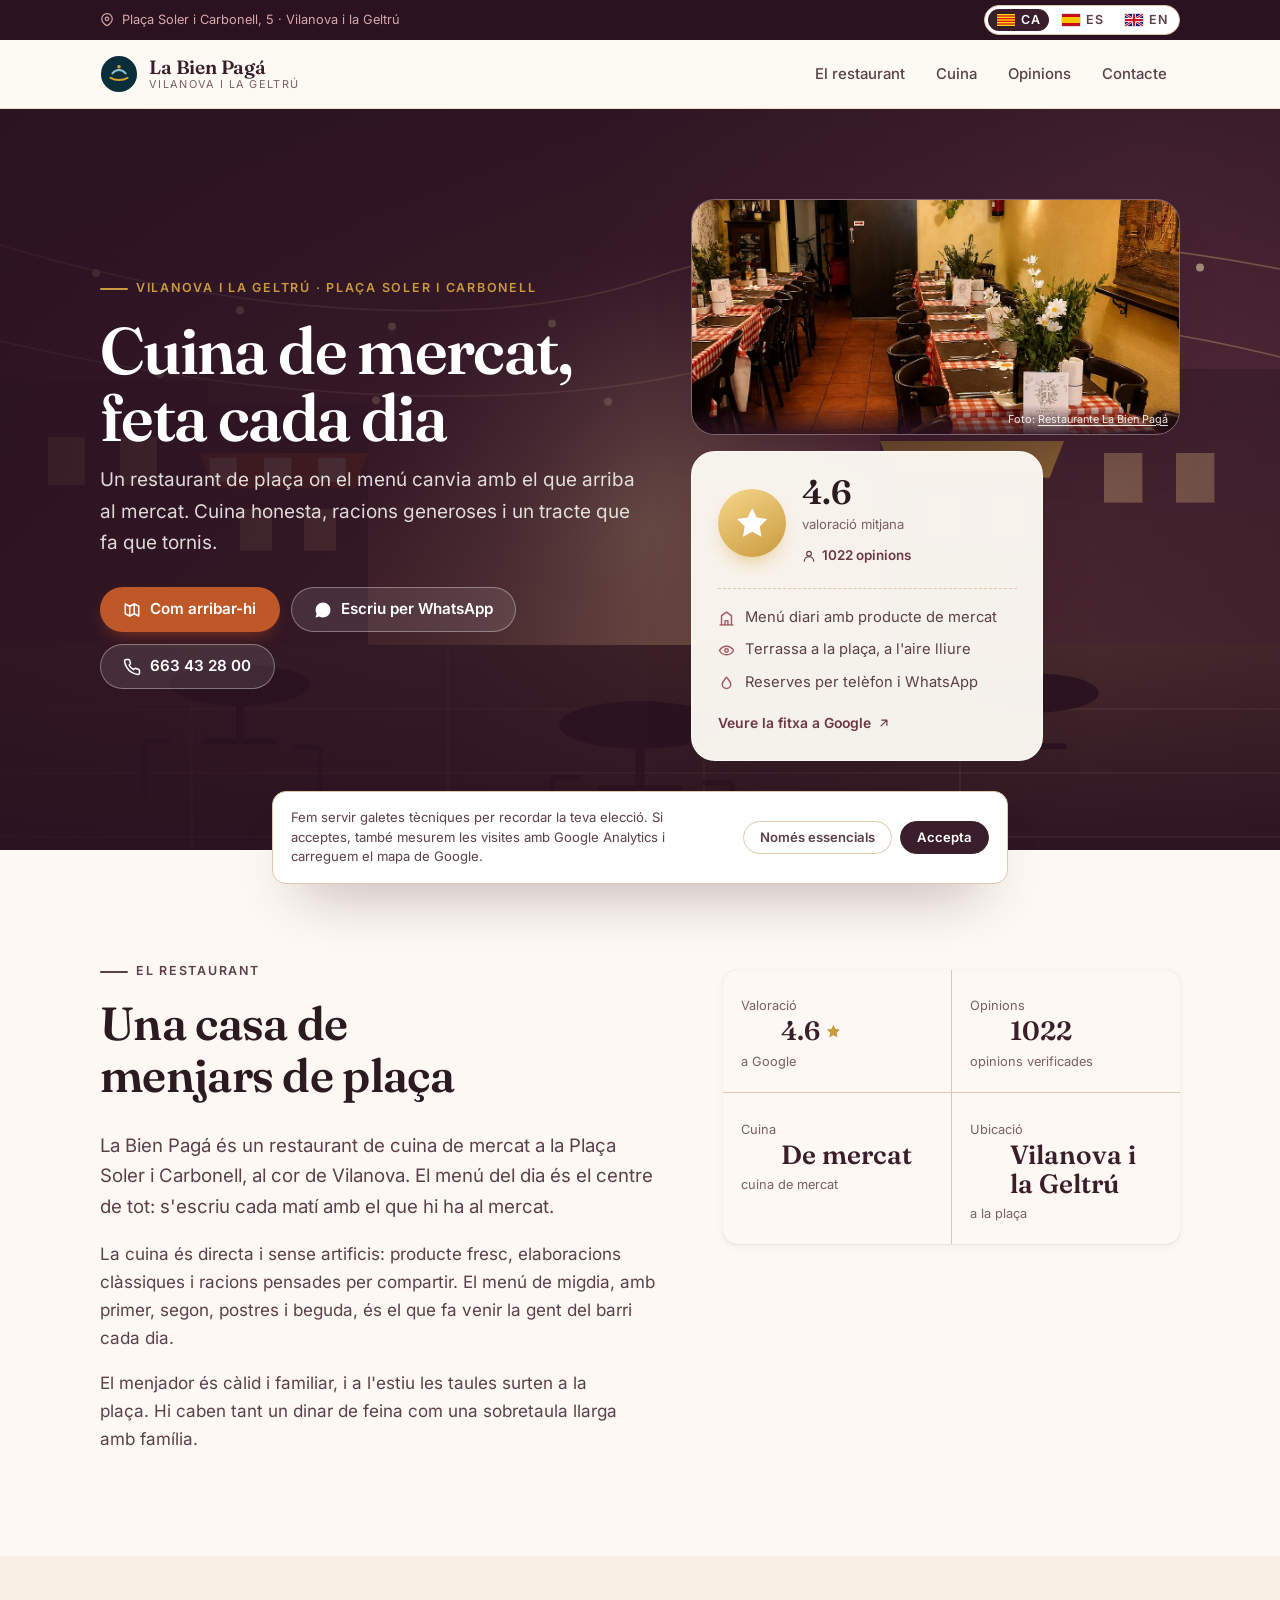
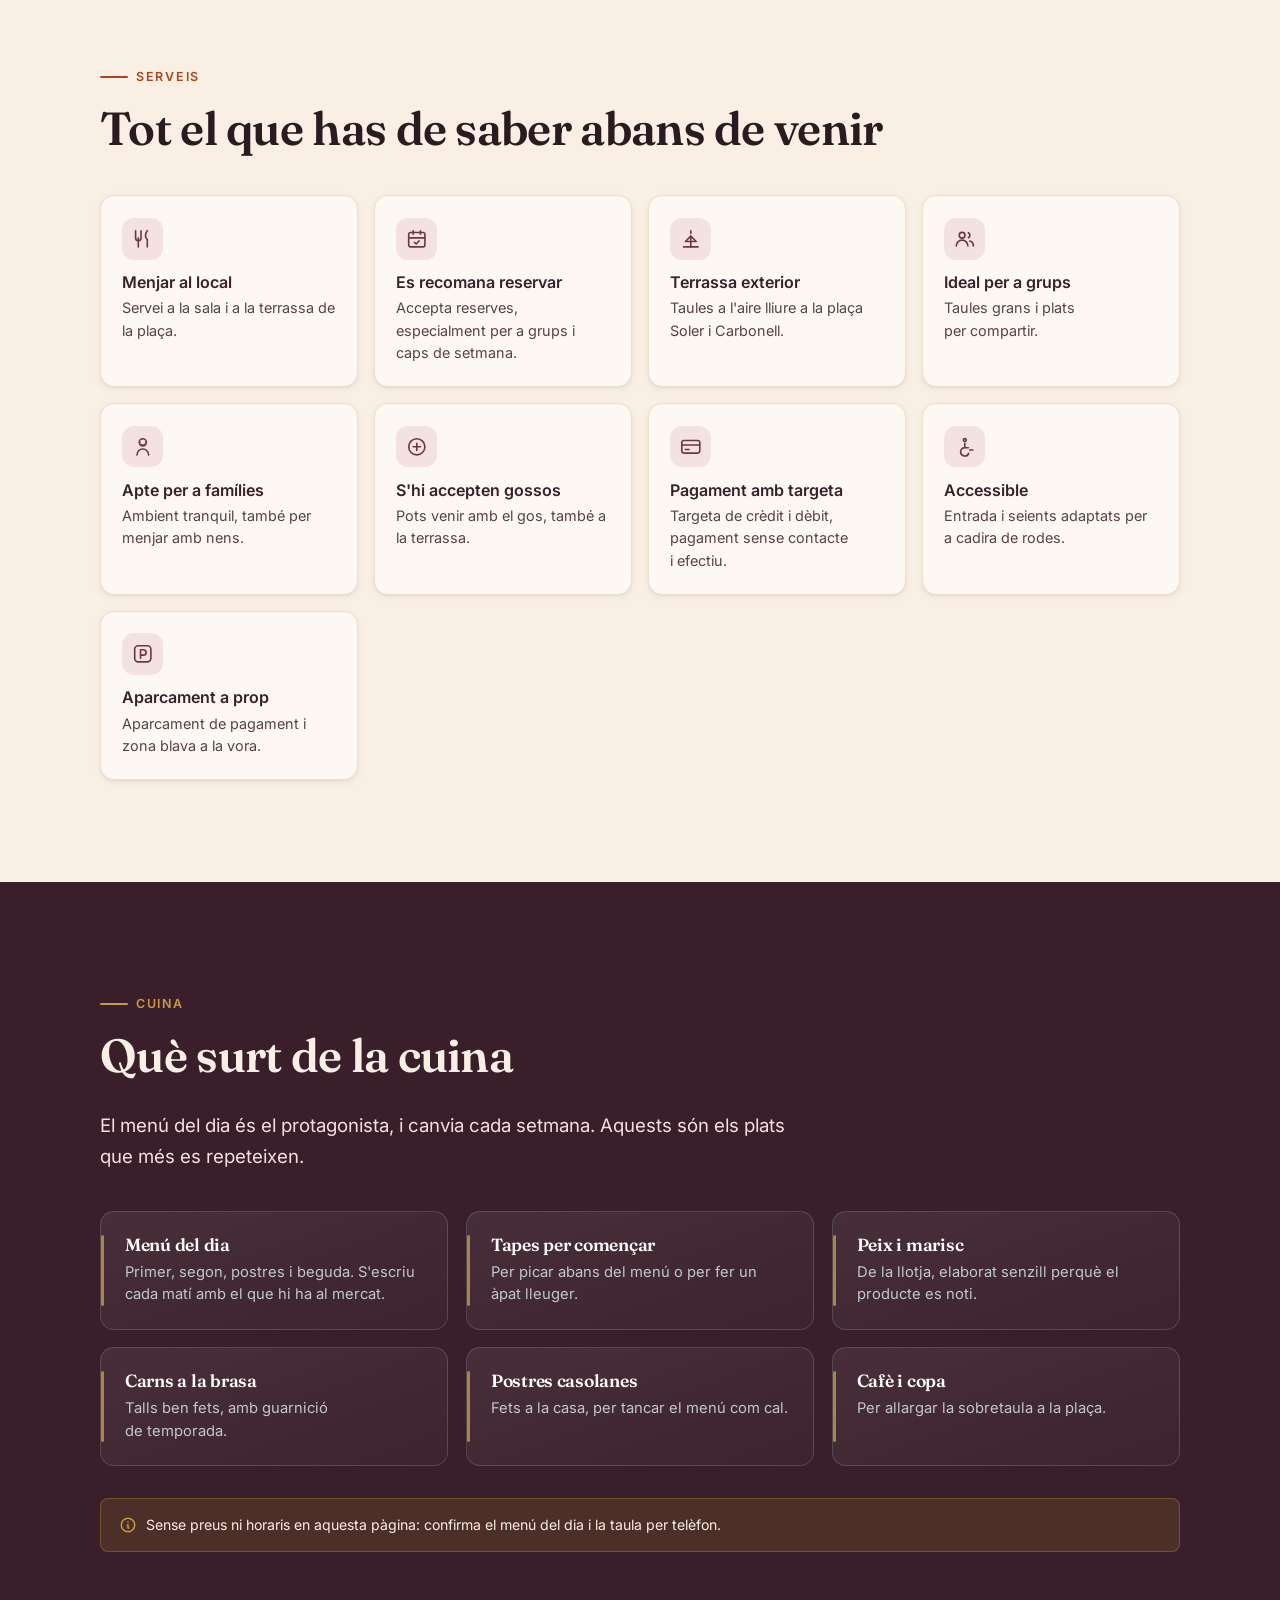
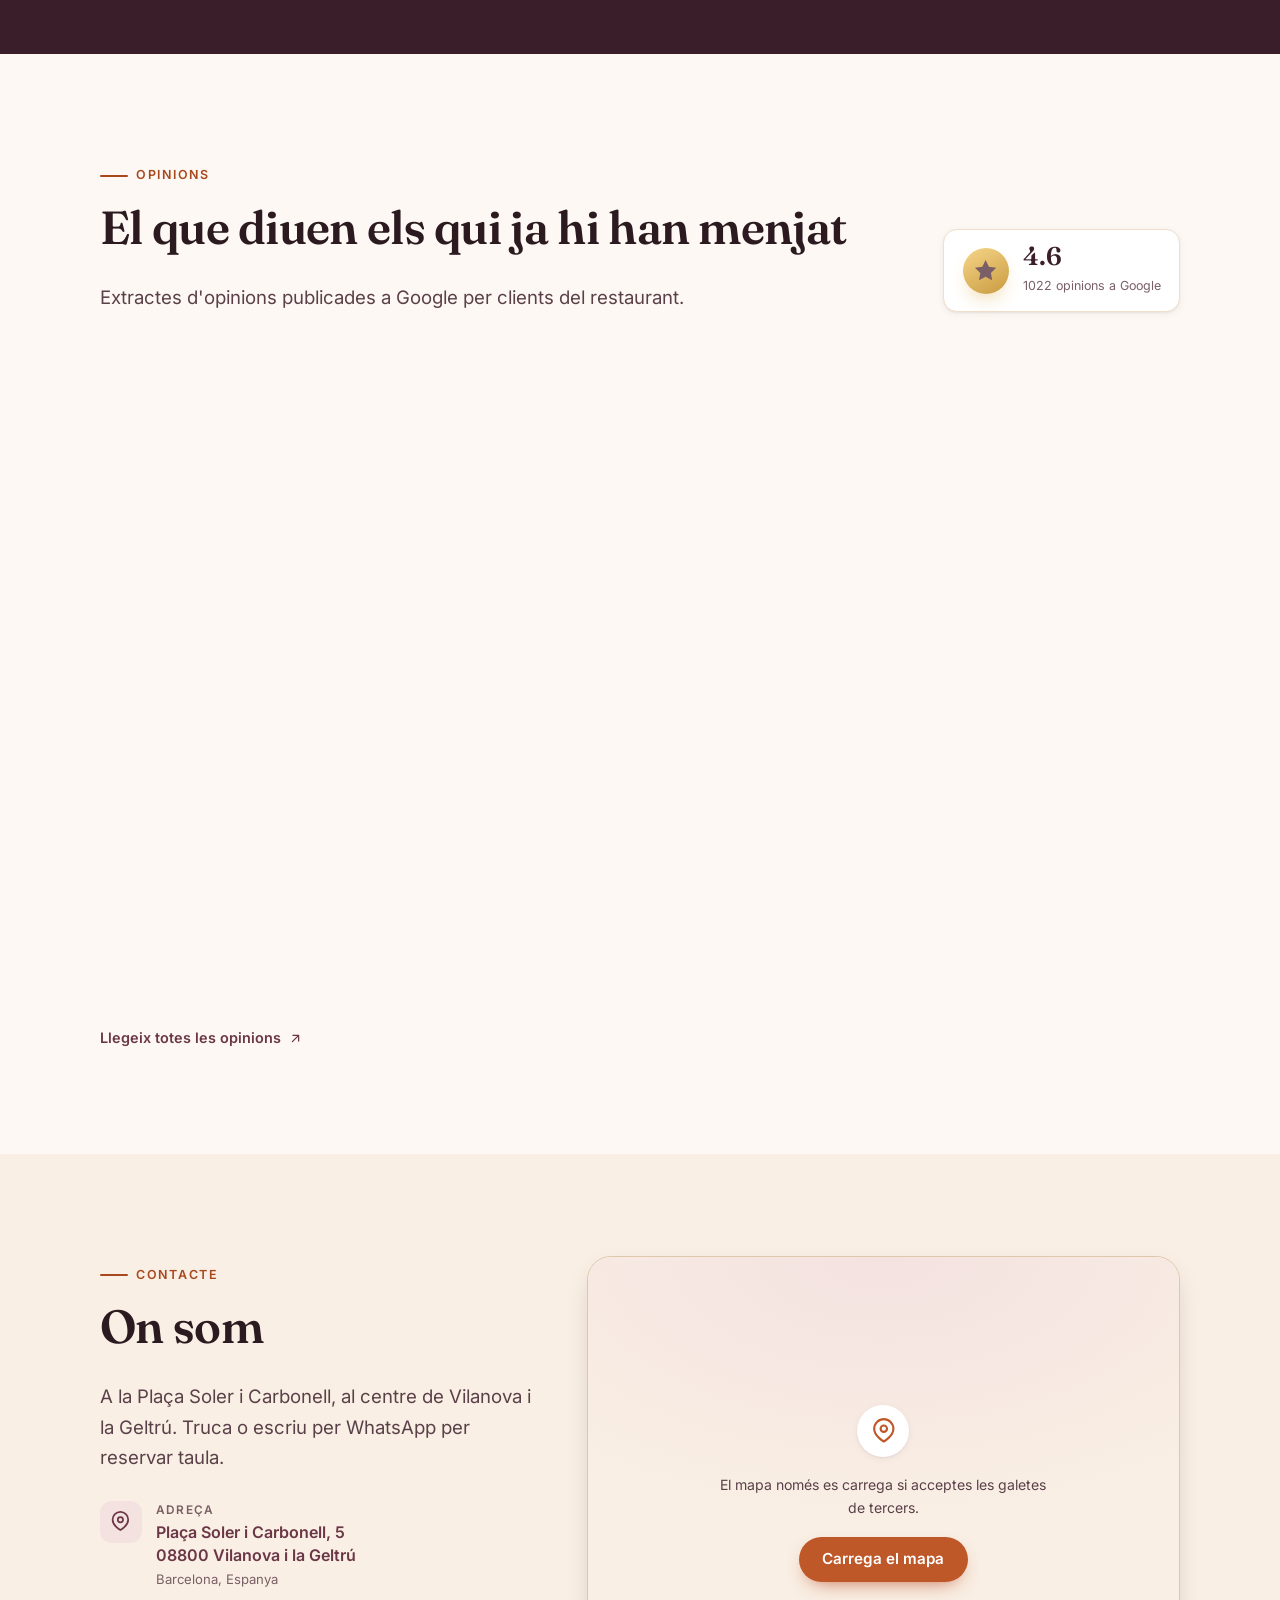
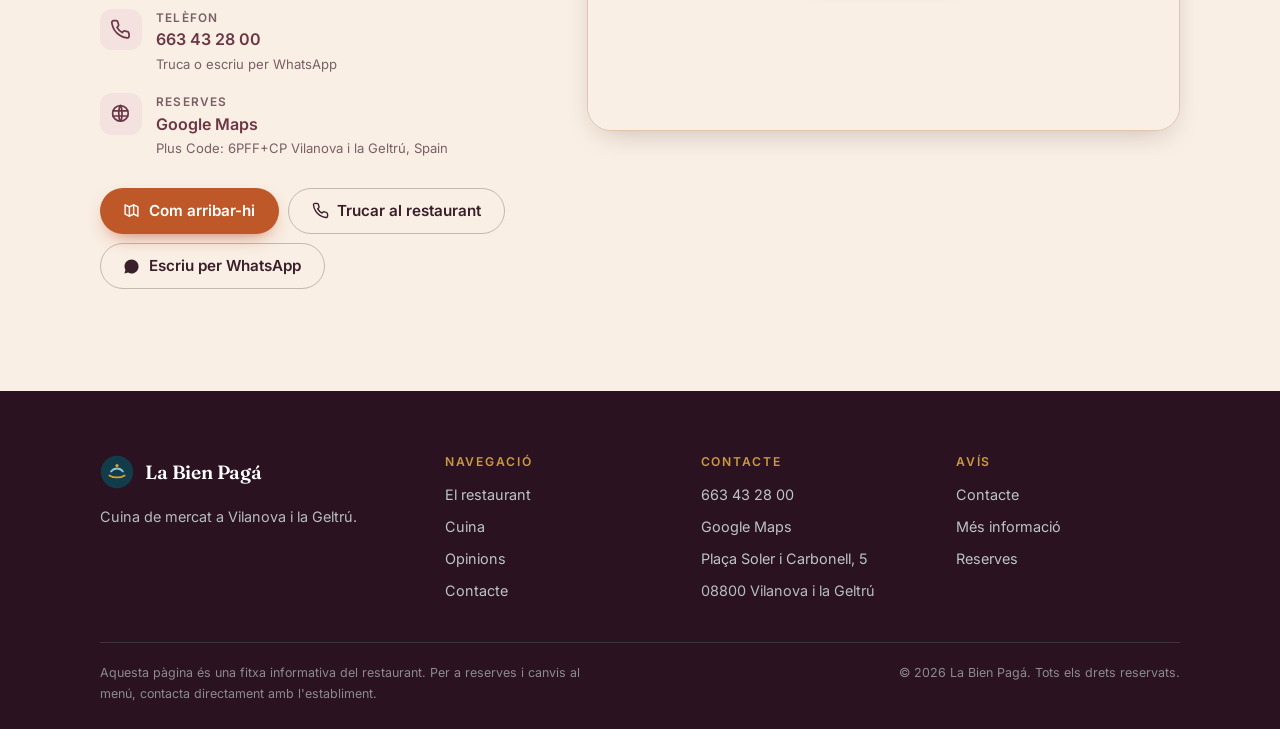
==== commit 7c204ecb: "Fix the Catalan flag: four evenly spaced red stripes" ====
--- a/index.html
+++ b/index.html
@@ -41,6 +41,57 @@
 <link rel="preload" href="./assets/fonts/fraunces-latin.woff2" as="font" type="font/woff2" crossorigin>
 <link rel="preload" href="./assets/fonts/inter-latin.woff2" as="font" type="font/woff2" crossorigin>
 <link rel="stylesheet" href="./assets/css/styles.css">
+
+<script>
+  /* Google Analytics 4 with consent mode. Goes in <head> of every generated page,
+     before any other script. Nothing is fetched from Google until the visitor
+     accepts, and storage stays denied by default even if the tag loads elsewhere. */
+  (function () {
+    var ID = 'G-71LT2Q093H';
+    var KEY = 'cookie-consent-v1';
+    var accepted = false;
+    try { accepted = localStorage.getItem(KEY) === 'accepted'; } catch (e) {}
+
+    window.dataLayer = window.dataLayer || [];
+    window.gtag = function () { window.dataLayer.push(arguments); };
+    gtag('js', new Date());
+
+    gtag('consent', 'default', {
+      ad_storage: 'denied',
+      ad_user_data: 'denied',
+      ad_personalization: 'denied',
+      analytics_storage: 'denied'
+    });
+
+    function load() {
+      if (window.__gaLoaded) return;
+      window.__gaLoaded = true;
+      var s = document.createElement('script');
+      s.async = true;
+      s.src = 'https://www.googletagmanager.com/gtag/js?id=' + ID;
+      document.head.appendChild(s);
+      gtag('config', ID);
+    }
+
+    function grant() {
+      load();
+      gtag('consent', 'update', {
+        ad_storage: 'granted',
+        ad_user_data: 'granted',
+        ad_personalization: 'granted',
+        analytics_storage: 'granted'
+      });
+    }
+
+    /* The cookie banner calls this from BOTH buttons; nothing touches Google before it runs. */
+    window.__analyticsConsent = function (isAccepted) {
+      try { localStorage.setItem(KEY, isAccepted ? 'accepted' : 'essential'); } catch (e) {}
+      if (isAccepted) grant();
+    };
+
+    if (accepted) grant();
+  })();
+</script>
 <script type="application/ld+json">
 {
   "@context": "https://schema.org",
@@ -94,7 +145,7 @@
     <nav class="langs" aria-label="Canviar d&#39;idioma">
       
       <a class="langs__link" href="./" hreflang="ca" lang="ca" aria-current="true">
-        <span class="langs__flag" aria-hidden="true"><svg viewBox="0 0 24 16"><rect width="24" height="16" fill="#fcdd09"/><g fill="#da121a"><rect y="1.6" width="24" height="1.6"/><rect y="6.4" width="24" height="1.6"/><rect y="11.2" width="24" height="1.6"/></g></svg></span>
+        <span class="langs__flag" aria-hidden="true"><svg viewBox="0 0 24 16"><rect width="24" height="16" fill="#fcdd09"/><g fill="#da121a"><rect y="1.7778" width="24" height="1.7778"/><rect y="5.3334" width="24" height="1.7778"/><rect y="8.889" width="24" height="1.7778"/><rect y="12.4446" width="24" height="1.7778"/></g></svg></span>
         <span class="langs__code">ca</span>
         <span class="sr-only">Català</span>
       </a>
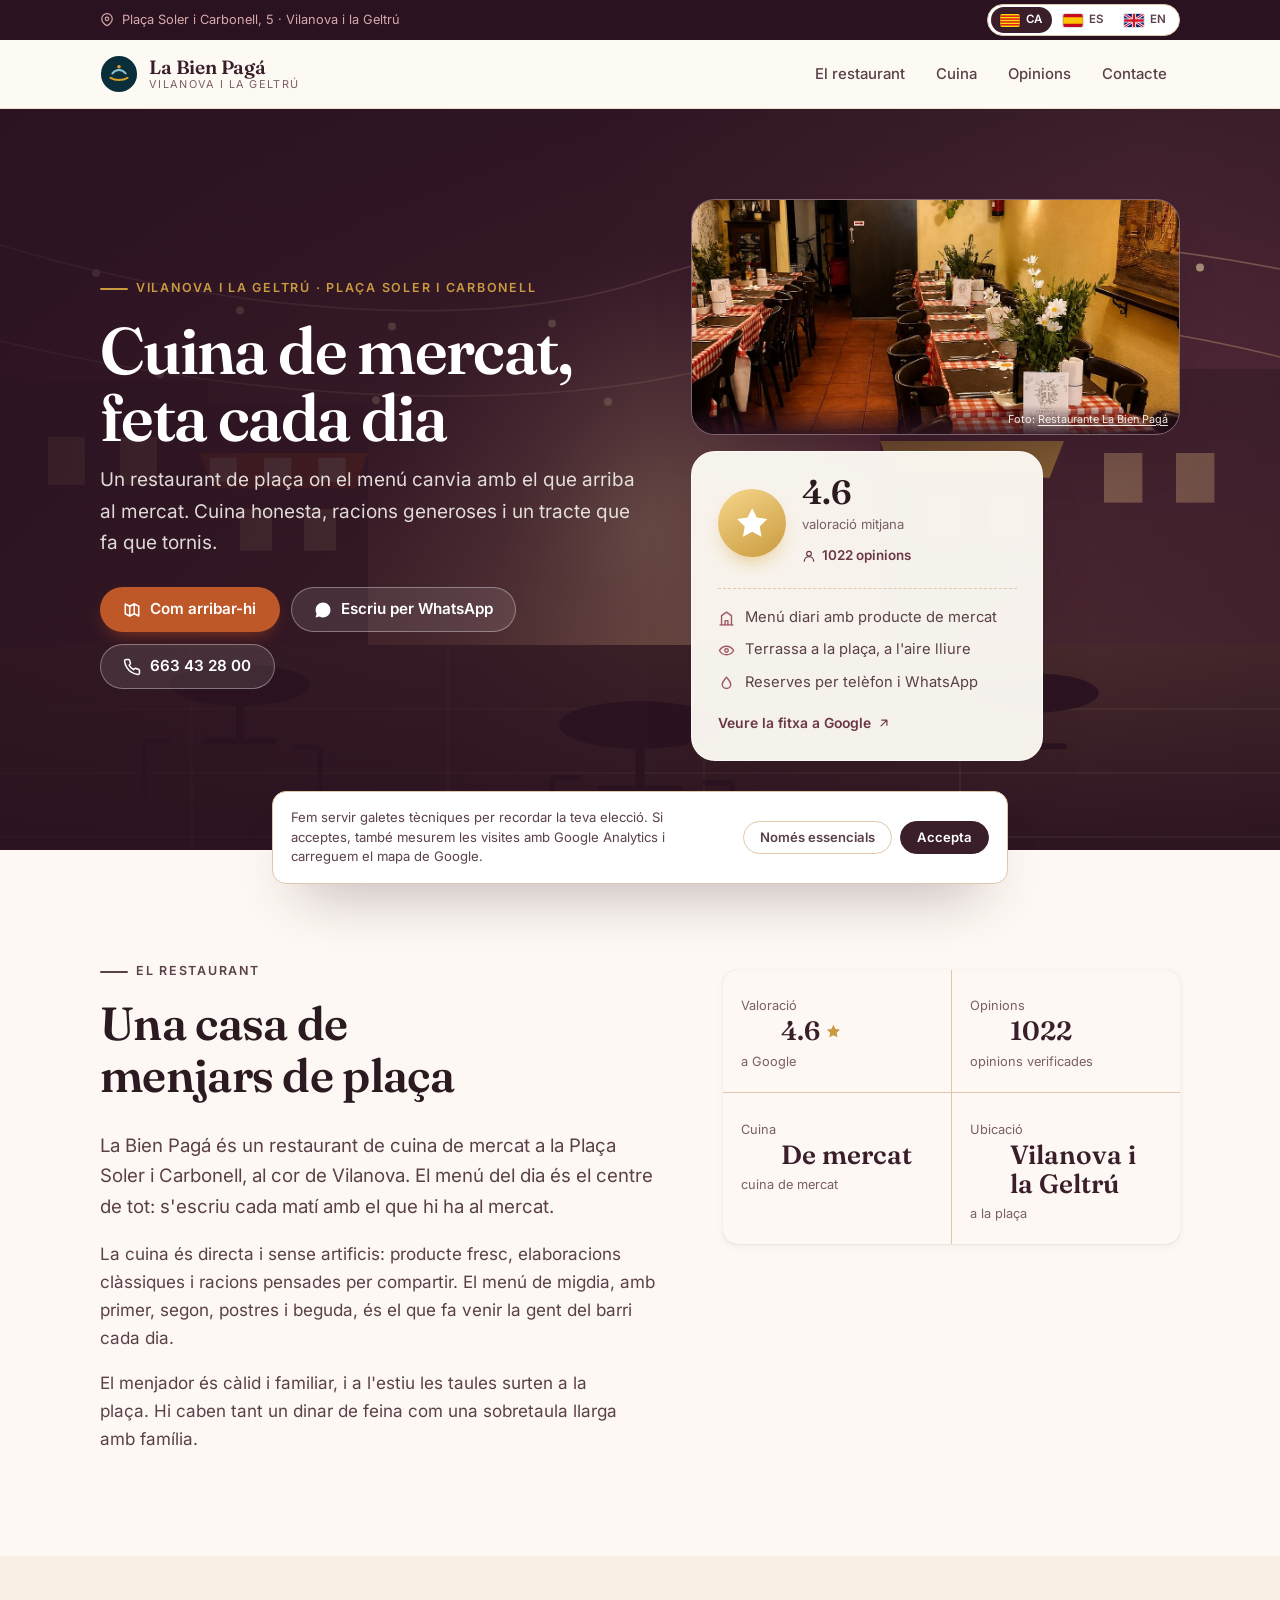
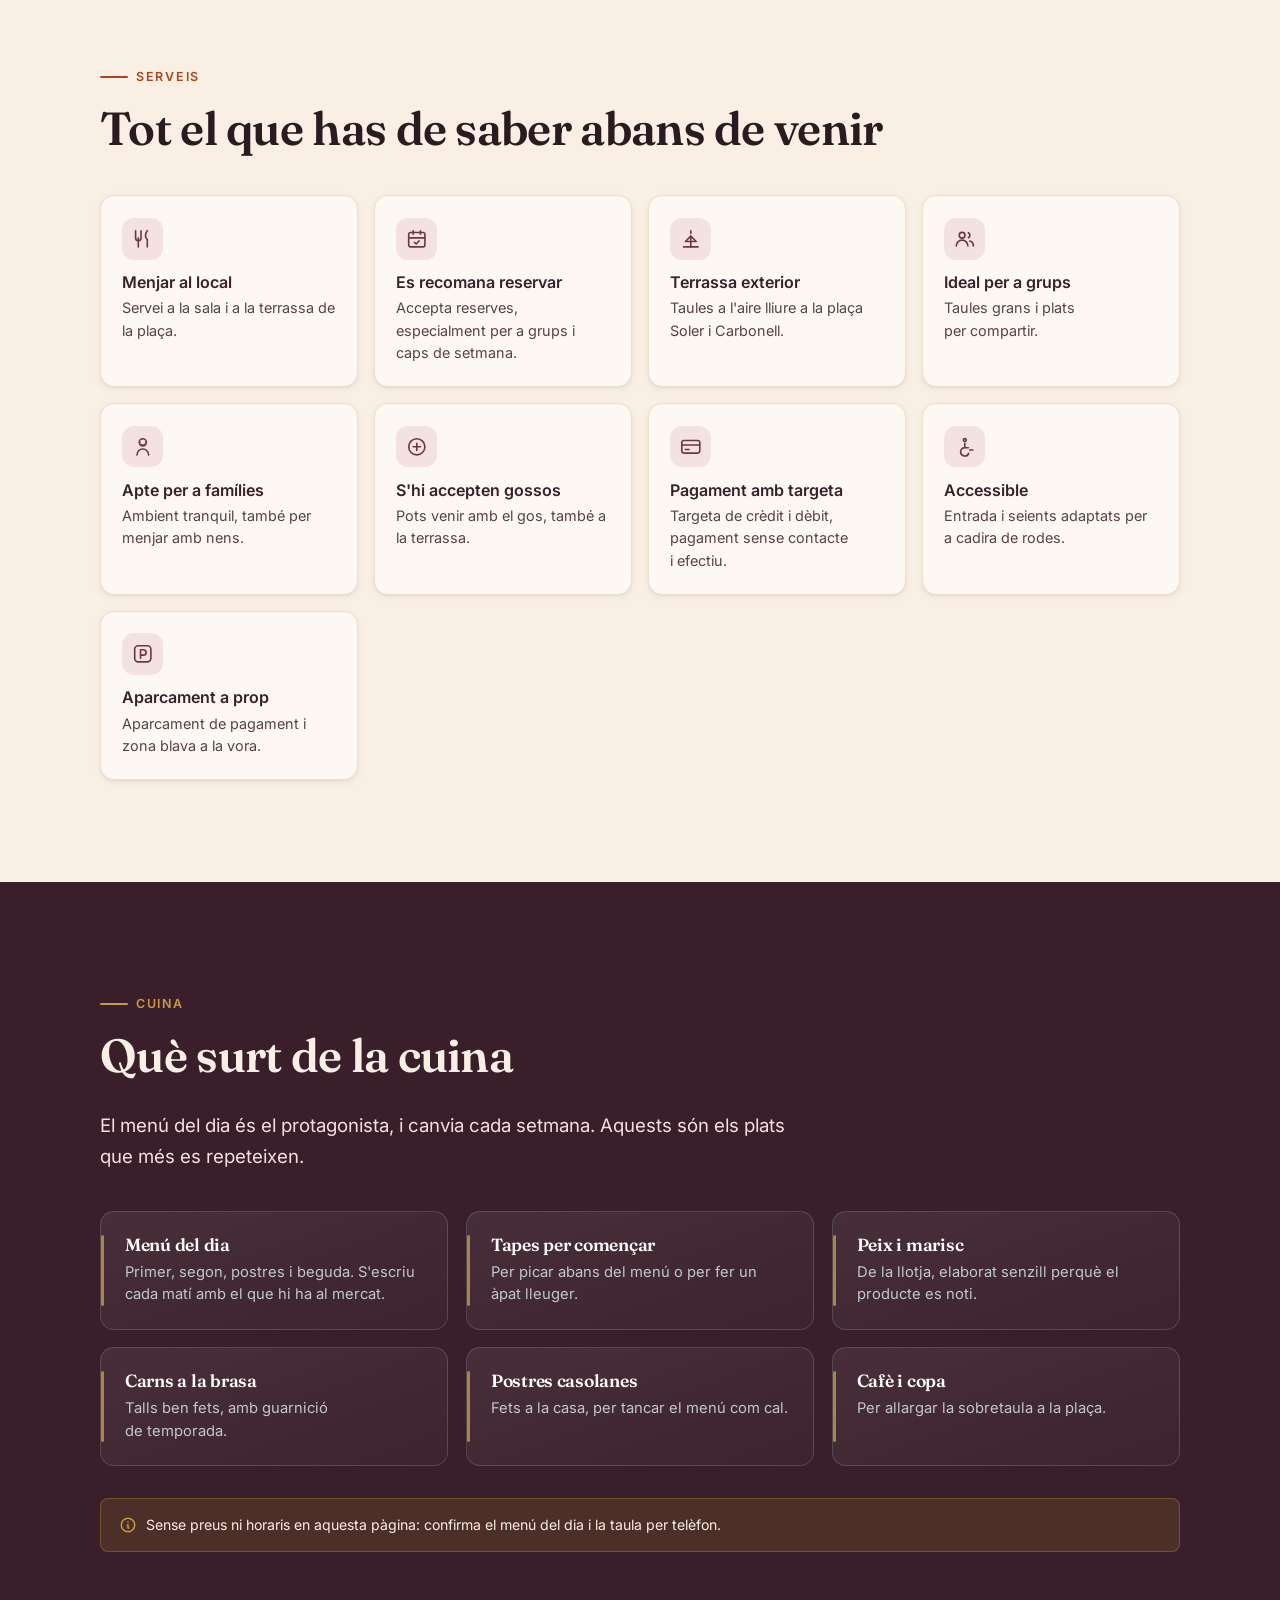
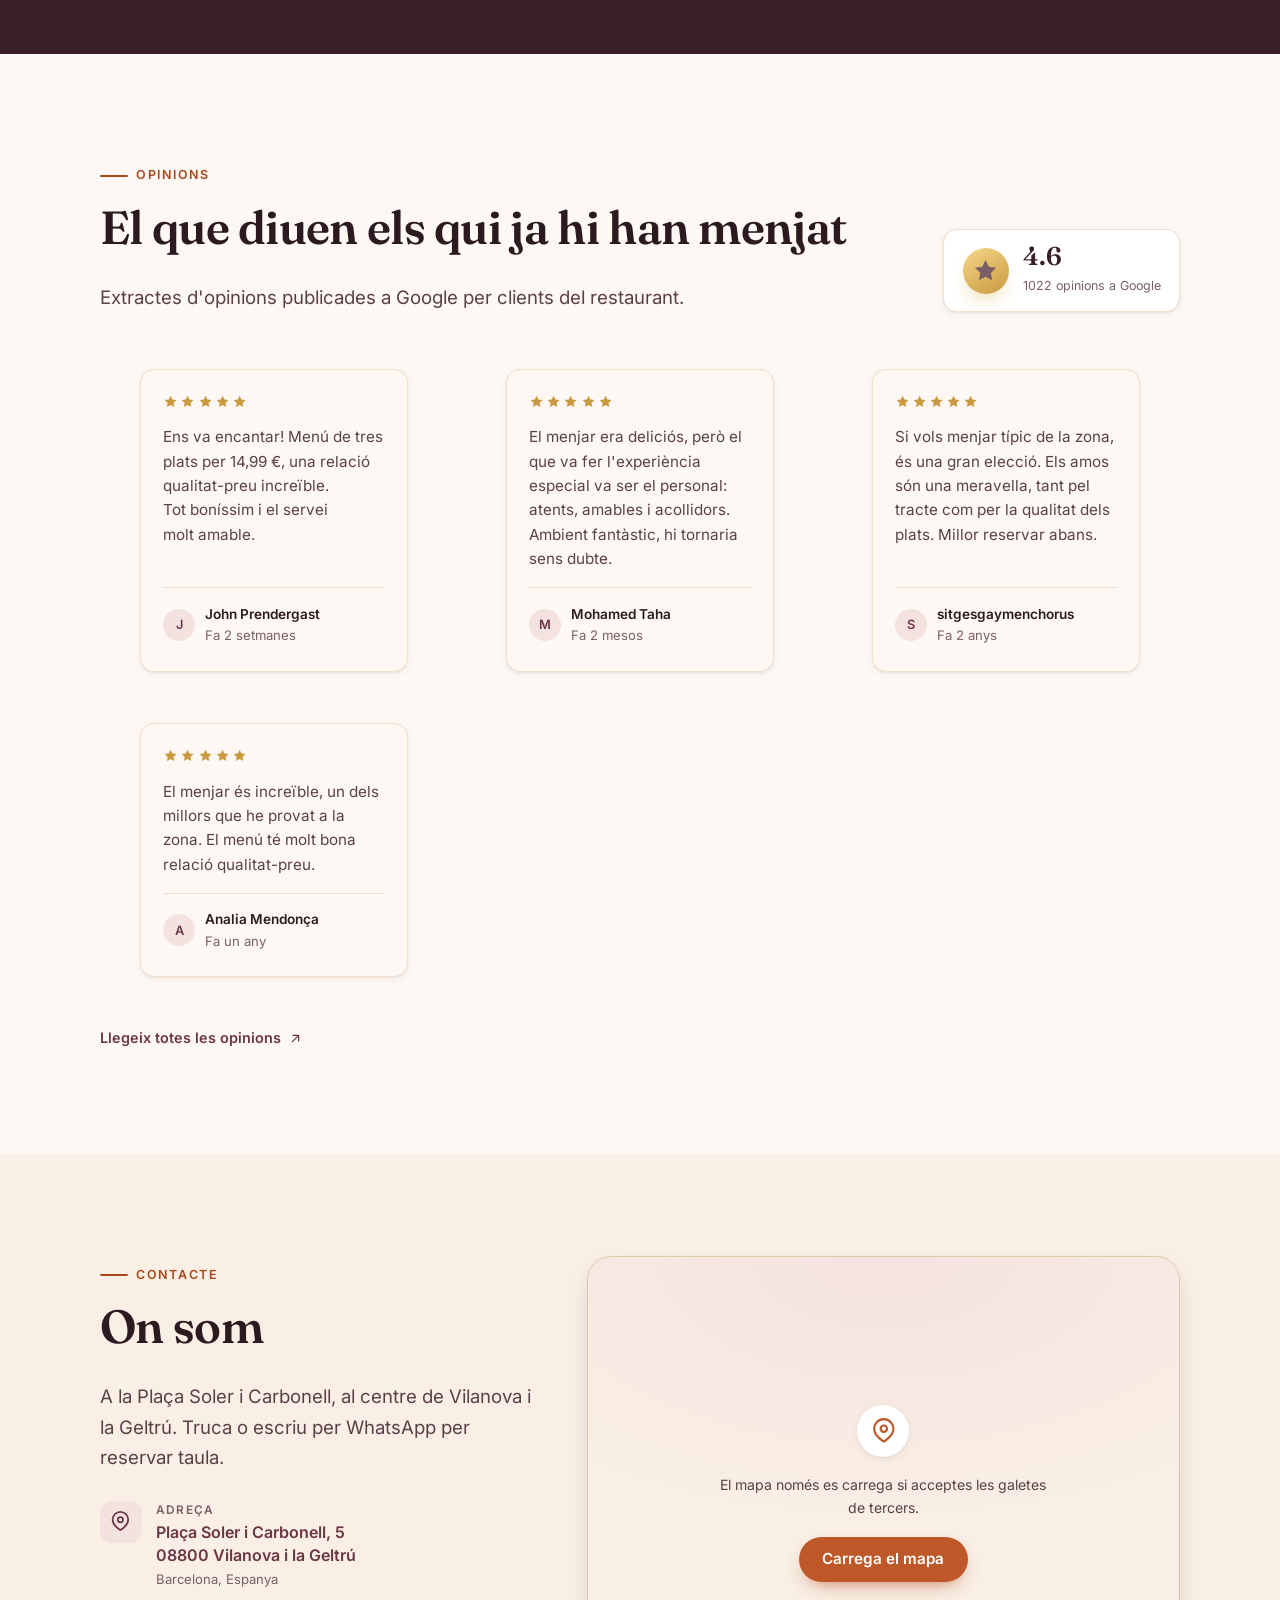
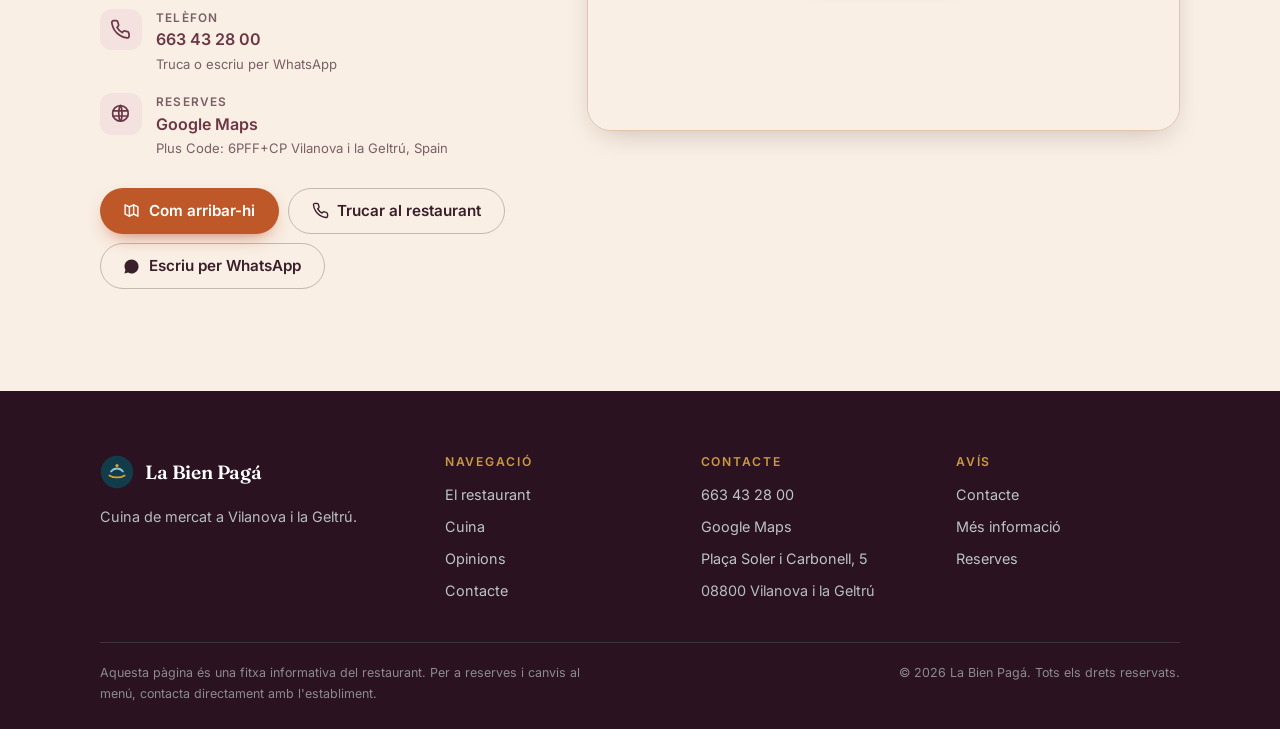
==== commit ff3a39d6: "Fix shared-UI drift: link components.css/js, drop local copies The site never linked the shared styl" ====
--- a/index.html
+++ b/index.html
@@ -40,6 +40,7 @@
 <link rel="manifest" href="./site.webmanifest">
 <link rel="preload" href="./assets/fonts/fraunces-latin.woff2" as="font" type="font/woff2" crossorigin>
 <link rel="preload" href="./assets/fonts/inter-latin.woff2" as="font" type="font/woff2" crossorigin>
+<link rel="stylesheet" href="./assets/css/components.css">
 <link rel="stylesheet" href="./assets/css/styles.css">
 
 <script>
@@ -647,6 +648,7 @@
   </div>
 </div>
 
+<script src="./assets/js/components.js" defer></script>
 <script src="./assets/js/main.js" defer></script>
 </body>
 </html>
--- a/assets/css/components.css
+++ b/assets/css/components.css
@@ -0,0 +1,138 @@
+/* ==========================================================================
+   Shared UI components — the canonical source for every generated site.
+   Repo: yourdataweb/site-components
+   Vendored into each site at assets/css/components.css and pinned by
+   src/components.lock (sha256). Do not edit the copy inside a site: change
+   this file, bump VERSION, and re-run scripts/sync-shared.mjs everywhere.
+
+   Each site sets only the custom properties; the rules stay identical, so a
+   fix here reaches every site instead of drifting into eight variants.
+   ========================================================================== */
+
+/* ---------- visually hidden, but readable by assistive tech ---------- */
+.sr-only {
+  position: absolute;
+  width: 1px;
+  height: 1px;
+  padding: 0;
+  margin: -1px;
+  overflow: hidden;
+  clip: rect(0 0 0 0);
+  white-space: nowrap;
+  border: 0;
+}
+
+/* ---------- skip link ---------- */
+.skip-link {
+  position: absolute;
+  left: -9999px;
+  top: 0;
+  z-index: 100;
+  padding: .75rem 1.25rem;
+  border-radius: 0 0 6px 0;
+  background: var(--shared-ink, #10222a);
+  color: #fff;
+  text-decoration: none;
+}
+.skip-link:focus { left: 0; }
+
+/* ---------- language switch ----------
+   Site overrides, set in its own :root:
+     --langs-bg --langs-border --langs-ink --langs-active-bg --langs-active-ink
+   Geometry is fixed on purpose: a flags-only variant made the pill narrower
+   than the flag plus its padding, so the active background bled past the flag,
+   and a per-site height meant the bar never aligned with the button beside it.
+   -------------------------------------------------------------------------- */
+.langs {
+  display: inline-flex;
+  align-items: center;
+  gap: 2px;
+  height: 32px;
+  padding: 0 3px;
+  border: 1px solid var(--langs-border, #d8dee2);
+  border-radius: 999px;
+  background: var(--langs-bg, #fff);
+  box-sizing: border-box;
+}
+.langs__link {
+  display: inline-flex;
+  align-items: center;
+  justify-content: center;
+  gap: 6px;
+  height: 26px;
+  padding: 0 9px;
+  border-radius: 999px;
+  text-decoration: none;
+  line-height: 1;
+  color: var(--langs-ink, #40565f);
+  transition: background-color .15s ease, color .15s ease;
+}
+.langs__link:hover { background: rgba(0, 0, 0, .06); }
+.langs__link[aria-current="true"] {
+  background: var(--langs-active-bg, #0e2f3d);
+  color: var(--langs-active-ink, #fff);
+}
+.langs__link[aria-current="true"]:hover { background: var(--langs-active-bg, #0e2f3d); }
+
+/* The flag markup is a bare <svg> with only a viewBox, so it sizes itself and
+   would overflow the pill; the box is a hard size that clips it. */
+.langs__flag {
+  display: block;
+  flex: none;
+  width: 20px;
+  height: 13px;
+  border-radius: 2px;
+  overflow: hidden;
+  box-shadow: 0 0 0 1px rgba(0, 0, 0, .12);
+}
+.langs__flag svg {
+  display: block;
+  width: 20px;
+  height: 13px;
+}
+.langs__code {
+  font-size: .72rem;
+  font-weight: 600;
+  letter-spacing: .05em;
+  text-transform: uppercase;
+}
+
+@media (max-width: 420px) {
+  .langs { height: 30px; }
+  .langs__link { height: 24px; padding: 0 7px; gap: 5px; }
+  .langs__code { font-size: .68rem; }
+}
+
+/* ---------- reveal on scroll ----------
+   Only hidden when the script has marked the document: with JS blocked the
+   content stays visible instead of every block sitting at opacity 0. */
+html.js .reveal {
+  opacity: 0;
+  transform: translateY(16px);
+  transition: opacity .55s ease, transform .55s cubic-bezier(.22, 1, .36, 1);
+}
+html.js .reveal.is-visible { opacity: 1; transform: none; }
+@media (prefers-reduced-motion: reduce) {
+  html.js .reveal { opacity: 1; transform: none; transition: none; }
+}
+
+/* ---------- invariants ----------
+   Restated last so a site's own stylesheet cannot quietly change them. The
+   earlier language-switch bugs came from per-site geometry, not from colour. */
+.langs {
+  height: 32px;
+  padding: 0 3px;
+  gap: 2px;
+  border-radius: 999px;
+  border: 1px solid var(--langs-border, #d8dee2);
+  background: var(--langs-bg, #fff);
+  box-sizing: border-box;
+}
+.langs__link { height: 26px; padding: 0 9px; gap: 6px; border-radius: 999px; }
+.langs__flag { width: 20px; height: 13px; overflow: hidden; flex: none; }
+.langs__flag svg { width: 20px; height: 13px; display: block; }
+
+@media (max-width: 420px) {
+  .langs { height: 30px; }
+  .langs__link { height: 24px; padding: 0 7px; gap: 5px; }
+}
--- a/assets/css/styles.css
+++ b/assets/css/styles.css
@@ -84,6 +84,14 @@
     Helvetica, Arial, sans-serif;
 
   color-scheme: light;
+
+  /* Shared language-switch tokens (see assets/css/components.css). */
+  --langs-bg: #ffffff;
+  --langs-border: var(--sand-300);
+  --langs-ink: var(--ink-soft);
+  --langs-active-bg: var(--sea-900);
+  --langs-active-ink: #ffffff;
+  --shared-ink: var(--sea-950);
 }
 
 /* ---------- reset ---------- */
@@ -306,41 +314,8 @@
 .nav-toggle:hover { background: var(--sand-200); }
 
 /* ---------- language switch ---------- */
-.langs {
-  display: flex;
-  align-items: center;
-  gap: .25rem;
-  padding: .2rem;
-  border: 1px solid var(--sand-300);
-  border-radius: 999px;
-  background: #fff;
-}
-.langs__link {
-  display: inline-flex;
-  align-items: center;
-  gap: .4rem;
-  padding: .3rem .55rem;
-  border-radius: 999px;
-  text-decoration: none;
-  font-size: .78rem;
-  font-weight: 600;
-  color: var(--ink-soft);
-  line-height: 1;
-}
-.langs__link:hover { background: var(--sand-200); color: var(--sea-900); }
-.langs__link[aria-current="true"] {
-  background: var(--sea-900);
-  color: #fff;
-}
-.langs__flag {
-  width: 18px;
-  height: 12px;
-  border-radius: 2px;
-  flex: none;
-  box-shadow: 0 0 0 1px rgba(42, 18, 32, .15);
-  display: block;
-}
-.langs__code { text-transform: uppercase; letter-spacing: .04em; }
+/* Language switch geometry + colours come from assets/css/components.css;
+   this site supplies only the --langs-* colour tokens in :root. */
 
 /* ---------- buttons ---------- */
 .btn {
@@ -1001,21 +976,9 @@
 }
 .cookiebar__reject:hover { background: var(--sand-100); }
 
-/* ---------- reveal on scroll ---------- */
-.reveal {
-  opacity: 0;
-  transform: translateY(18px);
-  transition: opacity .6s ease, transform .6s cubic-bezier(.22, 1, .36, 1);
-}
-.reveal.is-visible {
-  opacity: 1;
-  transform: none;
-}
-@media (prefers-reduced-motion: reduce) {
-  html { scroll-behavior: auto; }
-  .reveal { opacity: 1; transform: none; transition: none; }
-  .btn:hover, .card:hover { transform: none; }
-}
+/* Reveal-on-scroll lives in assets/css/components.css (shared, .js-gated).
+   A local copy here kept content invisible with JavaScript disabled. */
+
 
 /* ==========================================================================
    Responsive
@@ -1056,9 +1019,7 @@
   .nav-toggle { display: inline-flex; }
   .header__inner { gap: .5rem; }
   .brand__sub { display: none; }
-  .langs__link { padding: .35rem .45rem; }
-  .langs__code { display: none; }
-  .langs__flag { width: 20px; height: 14px; }
+  /* language-switch geometry is owned by components.css */
 }
 
 /* medium band: keep the full nav on tablet widths (~820 px) */
@@ -1066,8 +1027,7 @@
   .brand__name { font-size: 1.05rem; }
   .brand__sub { font-size: .6rem; letter-spacing: .08em; }
   .nav__link { padding: .45rem .6rem; font-size: .86rem; }
-  .langs__link { padding: .28rem .45rem; }
-  .langs__code { display: none; }
+  /* language-switch geometry is owned by components.css */
 }
 
 @media (max-width: 640px) {
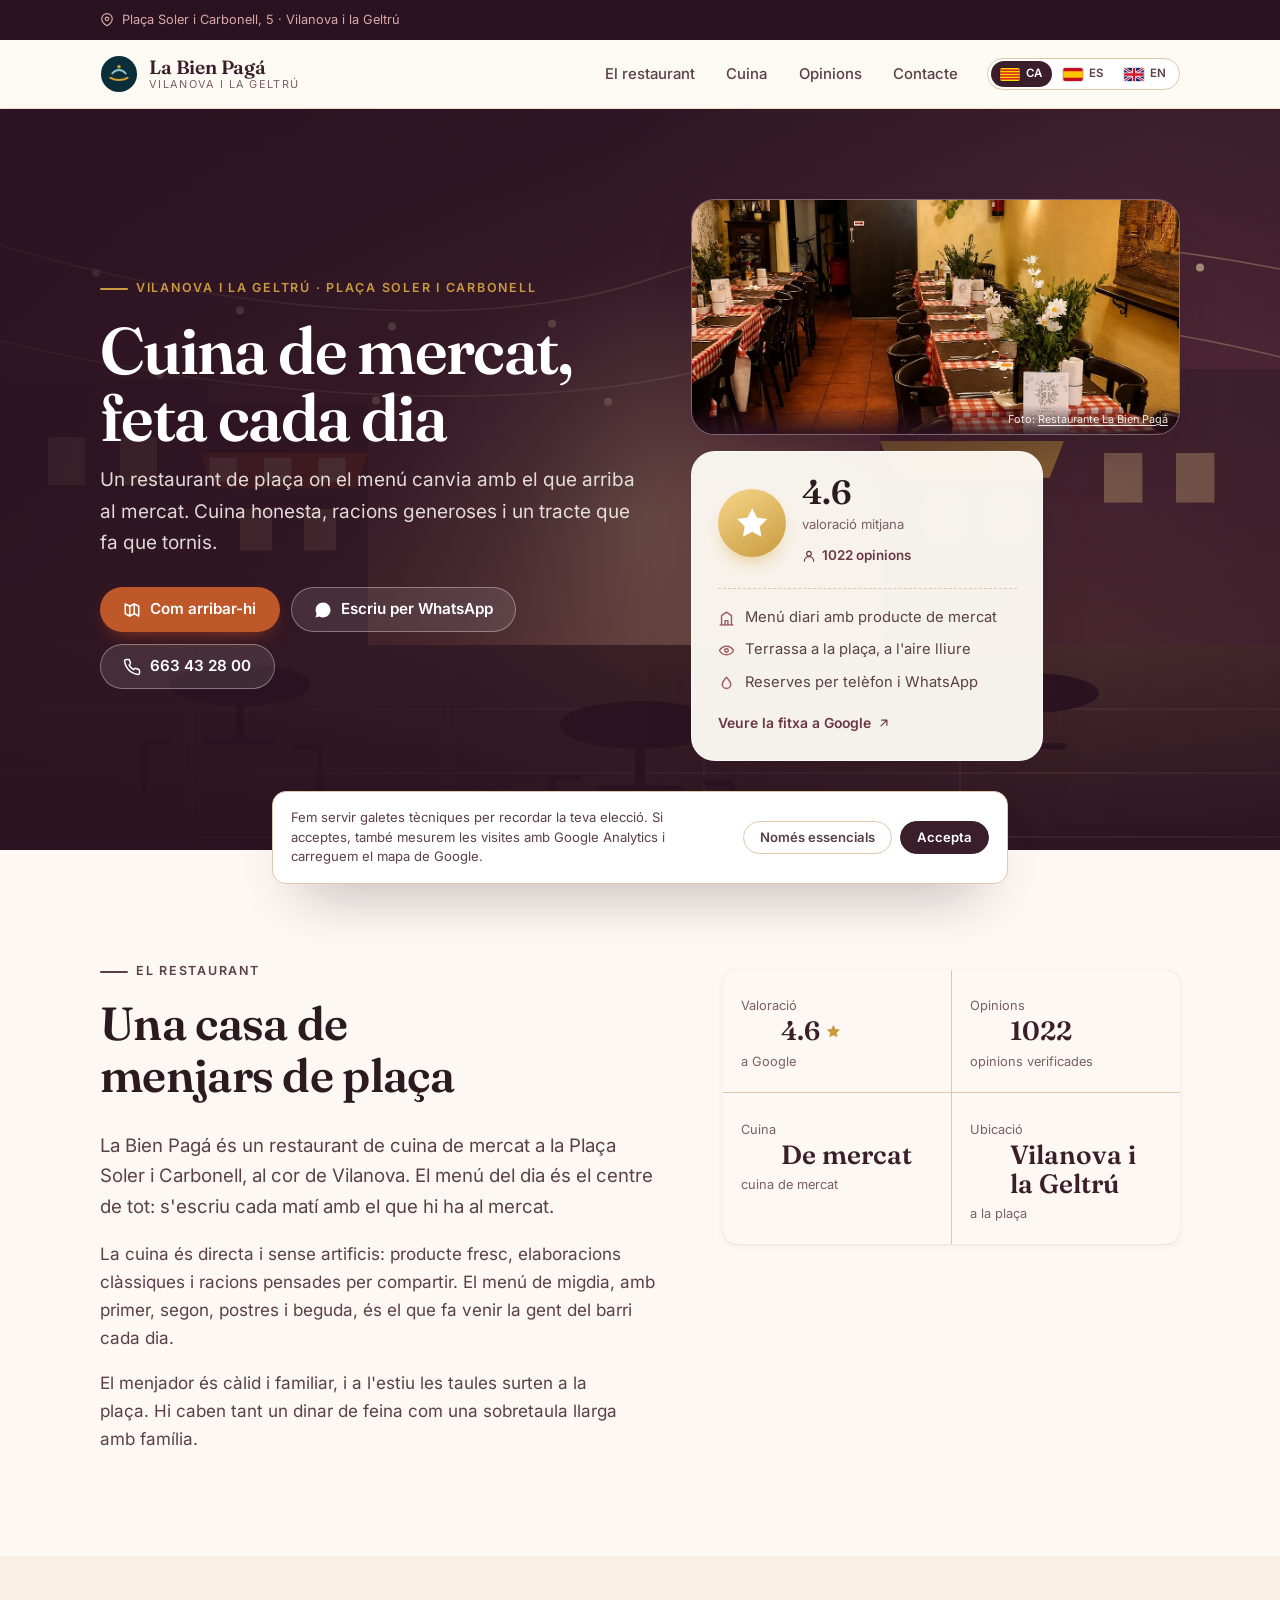
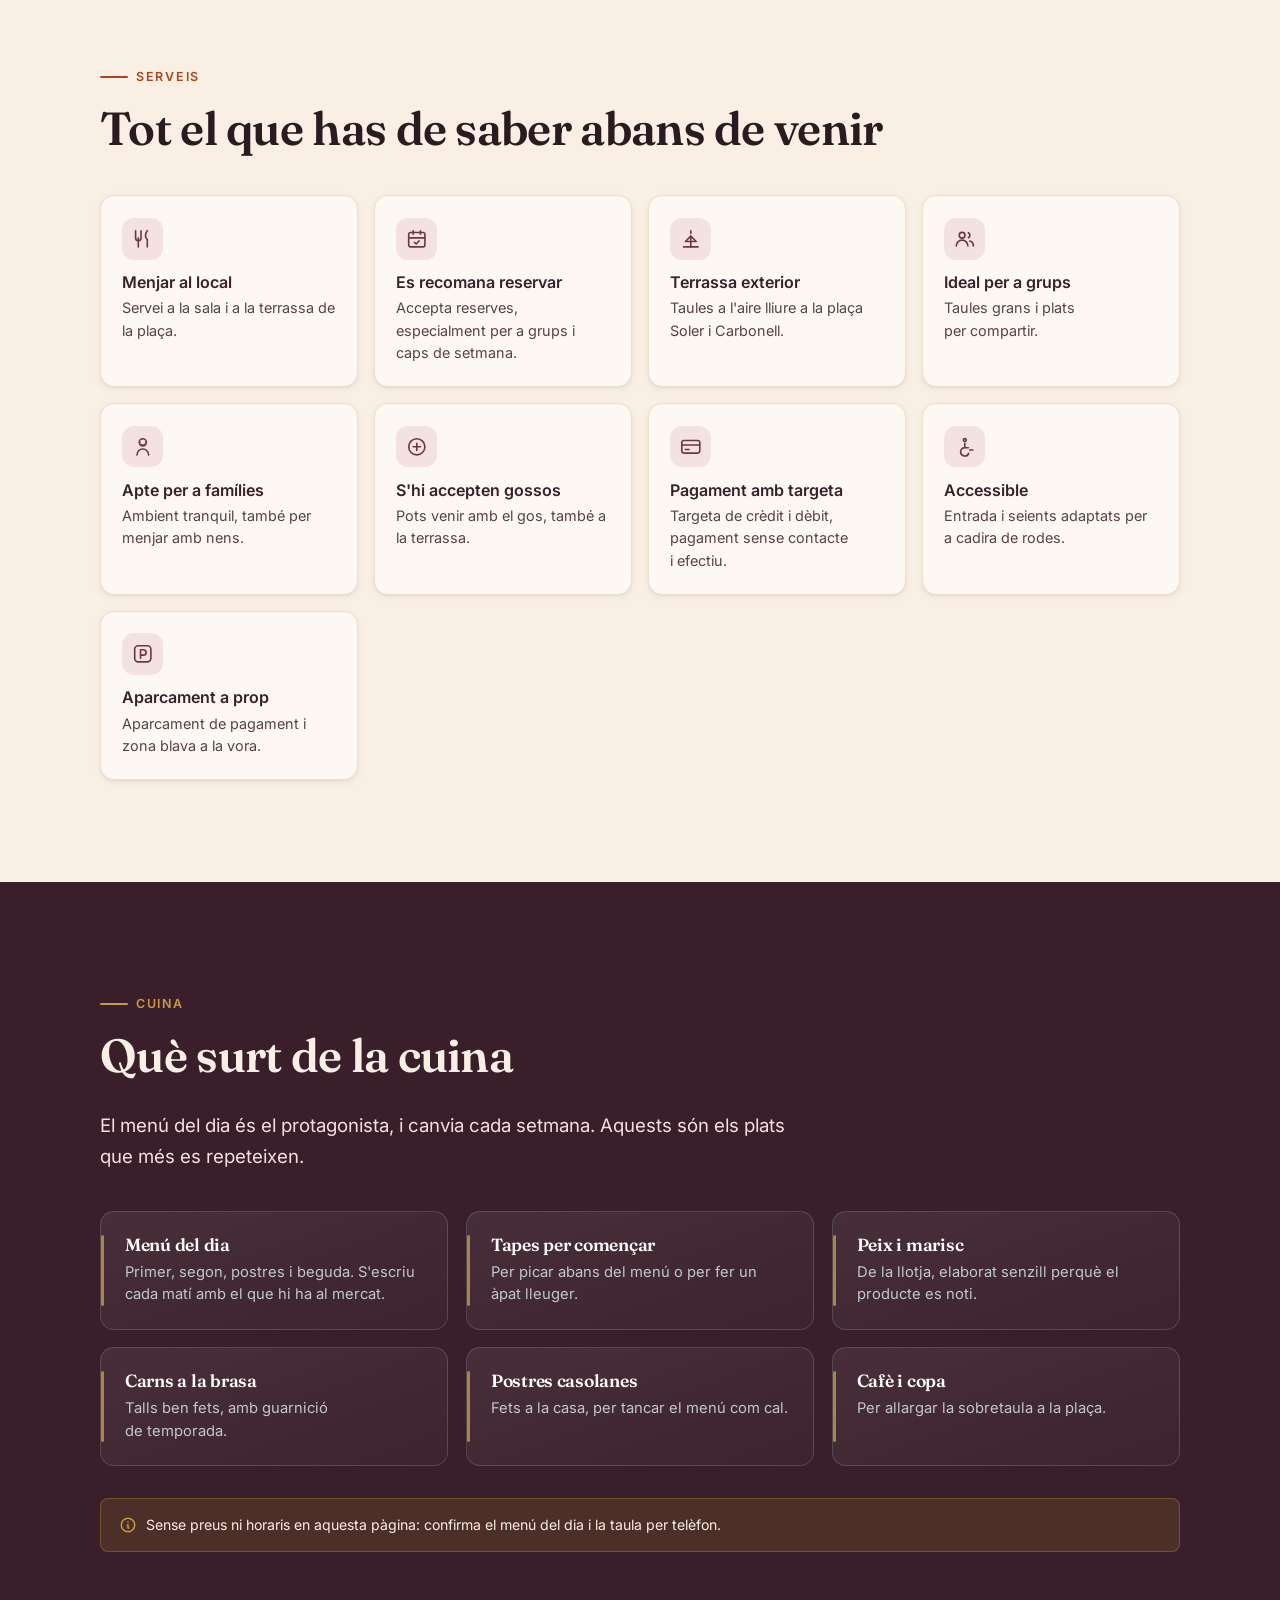
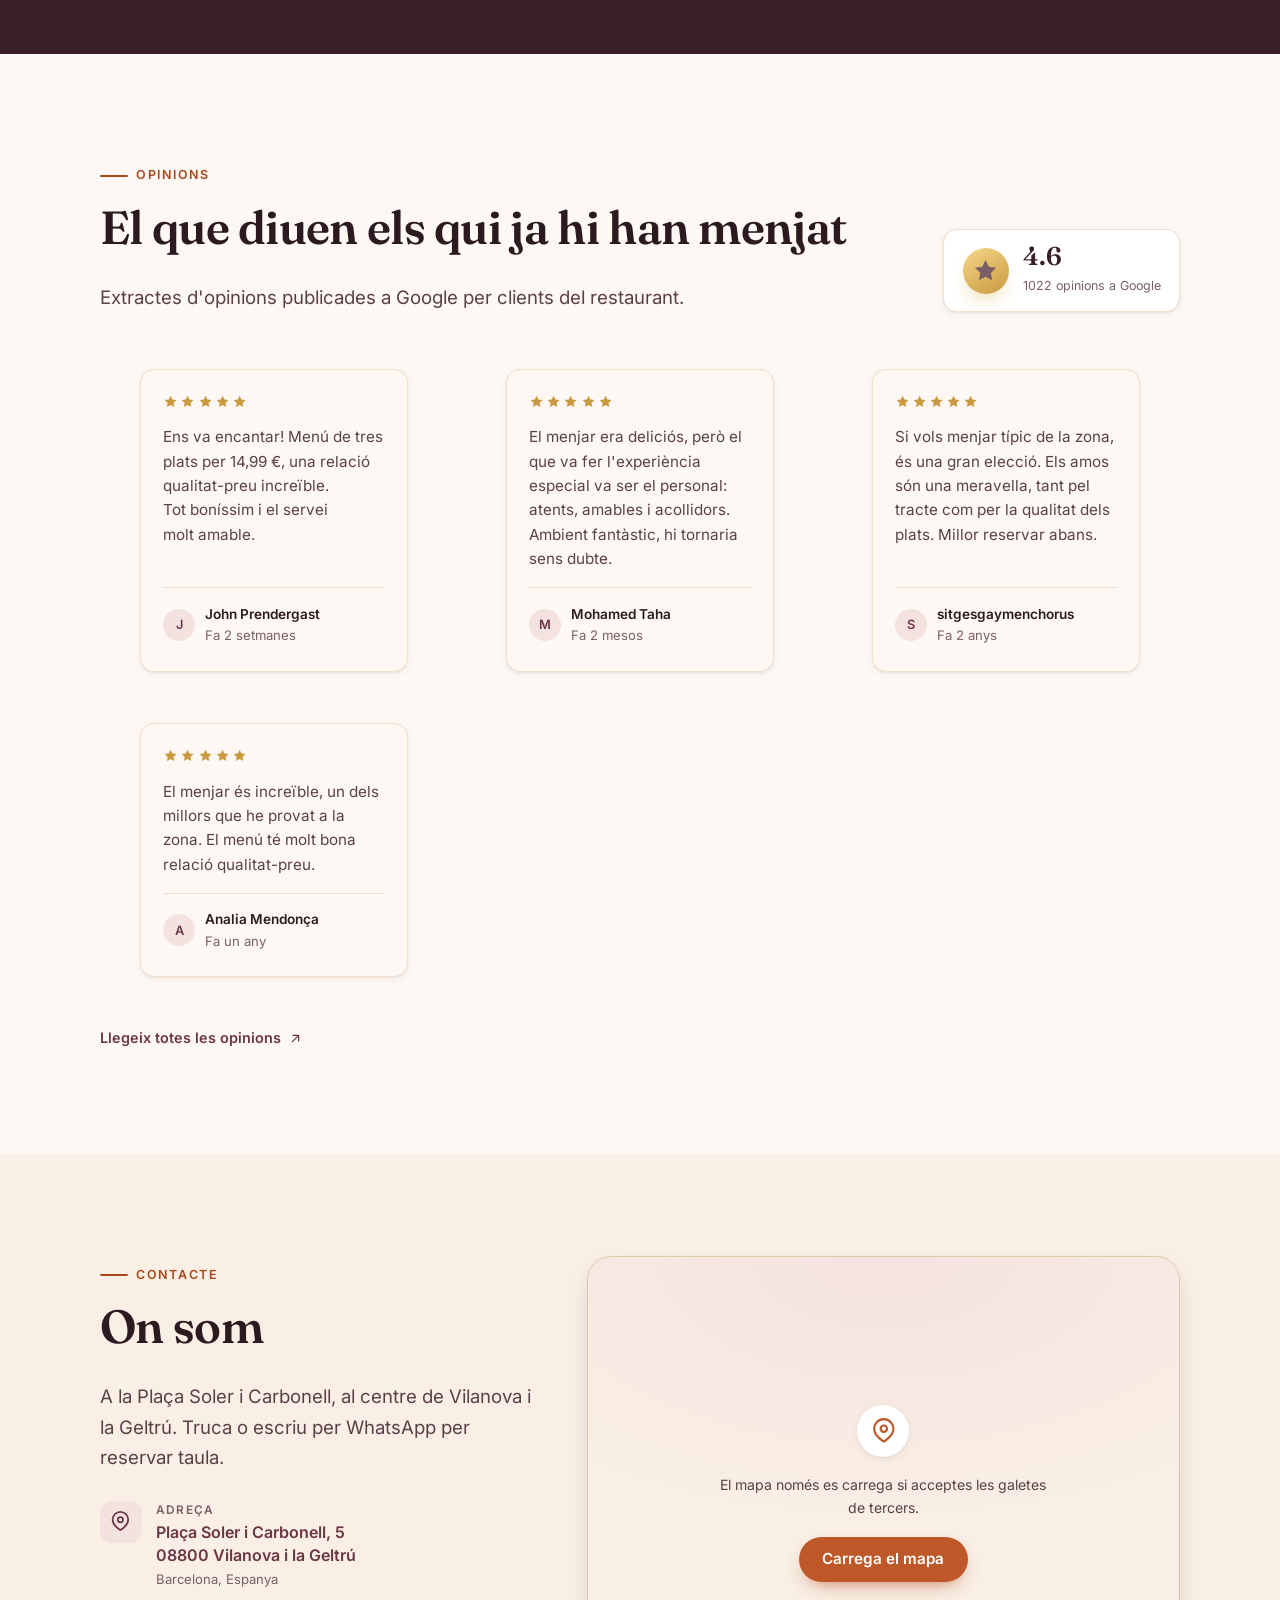
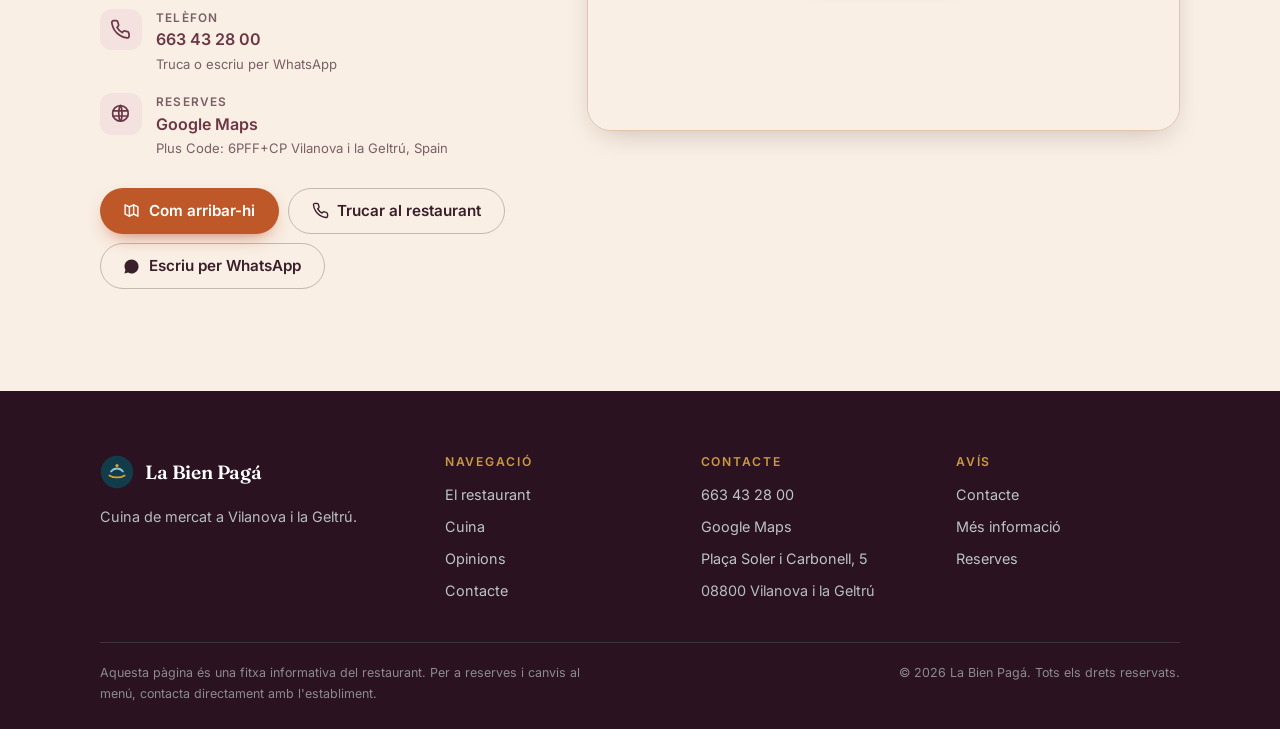
==== commit 7bccdb2d: "Header: one toolbar row for name, menu and language switch The header put the language switch in the" ====
--- a/index.html
+++ b/index.html
@@ -41,6 +41,7 @@
 <link rel="preload" href="./assets/fonts/fraunces-latin.woff2" as="font" type="font/woff2" crossorigin>
 <link rel="preload" href="./assets/fonts/inter-latin.woff2" as="font" type="font/woff2" crossorigin>
 <link rel="stylesheet" href="./assets/css/components.css">
+<link rel="stylesheet" href="./assets/css/header-tools.css">
 <link rel="stylesheet" href="./assets/css/styles.css">
 
 <script>
@@ -650,5 +651,6 @@
 
 <script src="./assets/js/components.js" defer></script>
 <script src="./assets/js/main.js" defer></script>
+<script src="./assets/js/header-tools.js" defer></script>
 </body>
 </html>
--- a/assets/css/header-tools.css
+++ b/assets/css/header-tools.css
@@ -0,0 +1,164 @@
+/* ==========================================================================
+   Shared header toolbar — one row at every width.
+   Repo: yourdataweb/site-components
+   Vendored into each site at assets/css/header-tools.css and pinned by
+   src/components.lock.
+
+   Anatomy this operates on (built by header-tools.js):
+     <header ...>
+       <div class="wrap">                     existing inner wrapper
+         <a class="brand">[mark]<span class="sm-name">Business</span></a>
+         <nav id="site-nav">…</nav>           drawer on mobile
+         <button class="nav-toggle">…</button>
+         <div class="sm-tools">               created by the script
+           <nav class="langs">…</nav>
+           <button class="nav-toggle">…</button>
+         </div>
+       </div>
+     </header>
+
+   Goal: name, menu button and language switch share one row, vertically centred,
+   with real gutters. The name is the only flexible item, so a long business name
+   truncates instead of pushing the tools onto a second row.
+   ========================================================================== */
+
+/* A header inner that wraps is the original defect: the address line and the
+   switch fell onto a second row and the bar grew to twice its height. Once the
+   toolbar is in place there is one row by construction, so wrapping is off. */
+.has-tools [data-tools] > .wrap,
+.has-tools [data-tools] > .shell,
+.has-tools [data-tools] > .container,
+.has-tools [data-tools][class*="inner"] {
+  flex-wrap: nowrap;
+}
+
+/* The tools container is the anchor: it sits at the right edge of the bar. */
+.sm-tools {
+  display: flex;
+  align-items: center;
+  gap: .5rem;
+  /* Never grows; may shrink only as a last resort. The identity owns the flexible
+     slot, so the row cannot become wider than the viewport. */
+  flex: none;
+  max-width: 100%;
+  margin-left: auto;
+}
+
+/* Anything still marked as "belongs on the bar" is aligned to the same centre line,
+   so a switch left outside .sm-tools cannot drift a few pixels off the button. */
+.has-tools .langs,
+.has-tools .nav-toggle,
+.has-tools .navbtn {
+  align-self: center;
+}
+
+/* The name is the only item allowed to shrink. min-width:0 is what actually lets
+   flex truncate instead of overflowing; without it the text refuses to compress
+   and shoves the tools off the row. */
+.sm-parent-safe {
+  min-width: 0;
+}
+
+.has-tools .sm-name {
+  display: block;
+  min-width: 0;
+  overflow: hidden;
+  text-overflow: ellipsis;
+  white-space: nowrap;
+}
+
+/* The identity link wraps the mark and the name; it must be able to shrink while
+   the mark itself never does. Sites that put `margin-right: auto` on the brand to
+   push the switch away are neutralised: the toolbar owns that spacing now, and the
+   leftover margin was what made one header 98px tall. */
+.has-tools .sm-name {
+  /* A long single word ("BRASPAÑA") contributes its full width as min-content and
+     forces the row wider. Capping it is what lets the toolbar keep its place. */
+  max-width: 100%;
+}
+
+.has-tools .brand,
+.has-tools .identity,
+.has-tools .marchio,
+.has-tools .logo,
+.has-tools .mark,
+.has-tools .sign {
+  margin-right: 0;
+}
+.has-tools .sm-name {
+  /* A long single word ("BRASPAÑA") contributes its full width as min-content and
+     forces the row wider. Capping it is what lets the toolbar keep its place. */
+  max-width: 100%;
+}
+
+.has-tools .brand,
+.has-tools .identity,
+.has-tools .marchio,
+.has-tools .logo,
+.has-tools .sign {
+  flex: 1 1 auto;
+  min-width: 0;
+}
+
+.has-tools .sm-mark,
+.has-tools .brand__mark,
+.has-tools .identity__mark,
+.has-tools .marchio__mark,
+.has-tools .logo__mark,
+.has-tools .mark__mark,
+.has-tools .sign__mark,
+.has-tools .brand-mark {
+  flex: none;
+}
+
+/* ---------------------------------------------------------------- mobile
+   Below the drawer breakpoint the bar carries three things in ~330 px of space:
+   prune the name to one line at a smaller size, keep the mark visible, and keep
+   the switch on 30 px so it lines up with a 38 px button without dominating. */
+@media (max-width: 860px) {
+  /* The address strip repeats the footer and the contact block; on a phone it is
+     what pushes the bar down and leaves the tools on a second line. */
+  .sm-strip-note {
+    display: none;
+  }
+
+  /* A phone link in the bar is redundant next to a call button in the hero and in
+     the contact block, and it is the widest thing in the toolbar. Drop it before
+     it costs the business its name. */
+  .sm-tools .head-phone,
+  .sm-tools .topbar__tel,
+  .sm-tools .header-phone {
+    display: none;
+  }
+
+  .has-tools .brand__sub,
+  .has-tools .identity__sub,
+  .has-tools .marchio__sub,
+  .has-tools .logo__sub,
+  .has-tools .mark__sub,
+  .has-tools .sign__sub,
+  .has-tools .brand-sub {
+    display: none;
+  }
+
+  .has-tools .sm-name {
+    font-size: 1rem;
+    line-height: 1.2;
+  }
+
+  .sm-tools {
+    gap: .4rem;
+  }
+}
+
+/* Very narrow: the mark plus a 6-character name plus two controls is the floor.
+   Tighten gutters rather than dropping the language switch — a visitor with a
+   phone is exactly who needs it. */
+@media (max-width: 380px) {
+  .sm-tools {
+    gap: .3rem;
+  }
+  .has-tools .sm-name {
+    font-size: .92rem;
+  }
+}
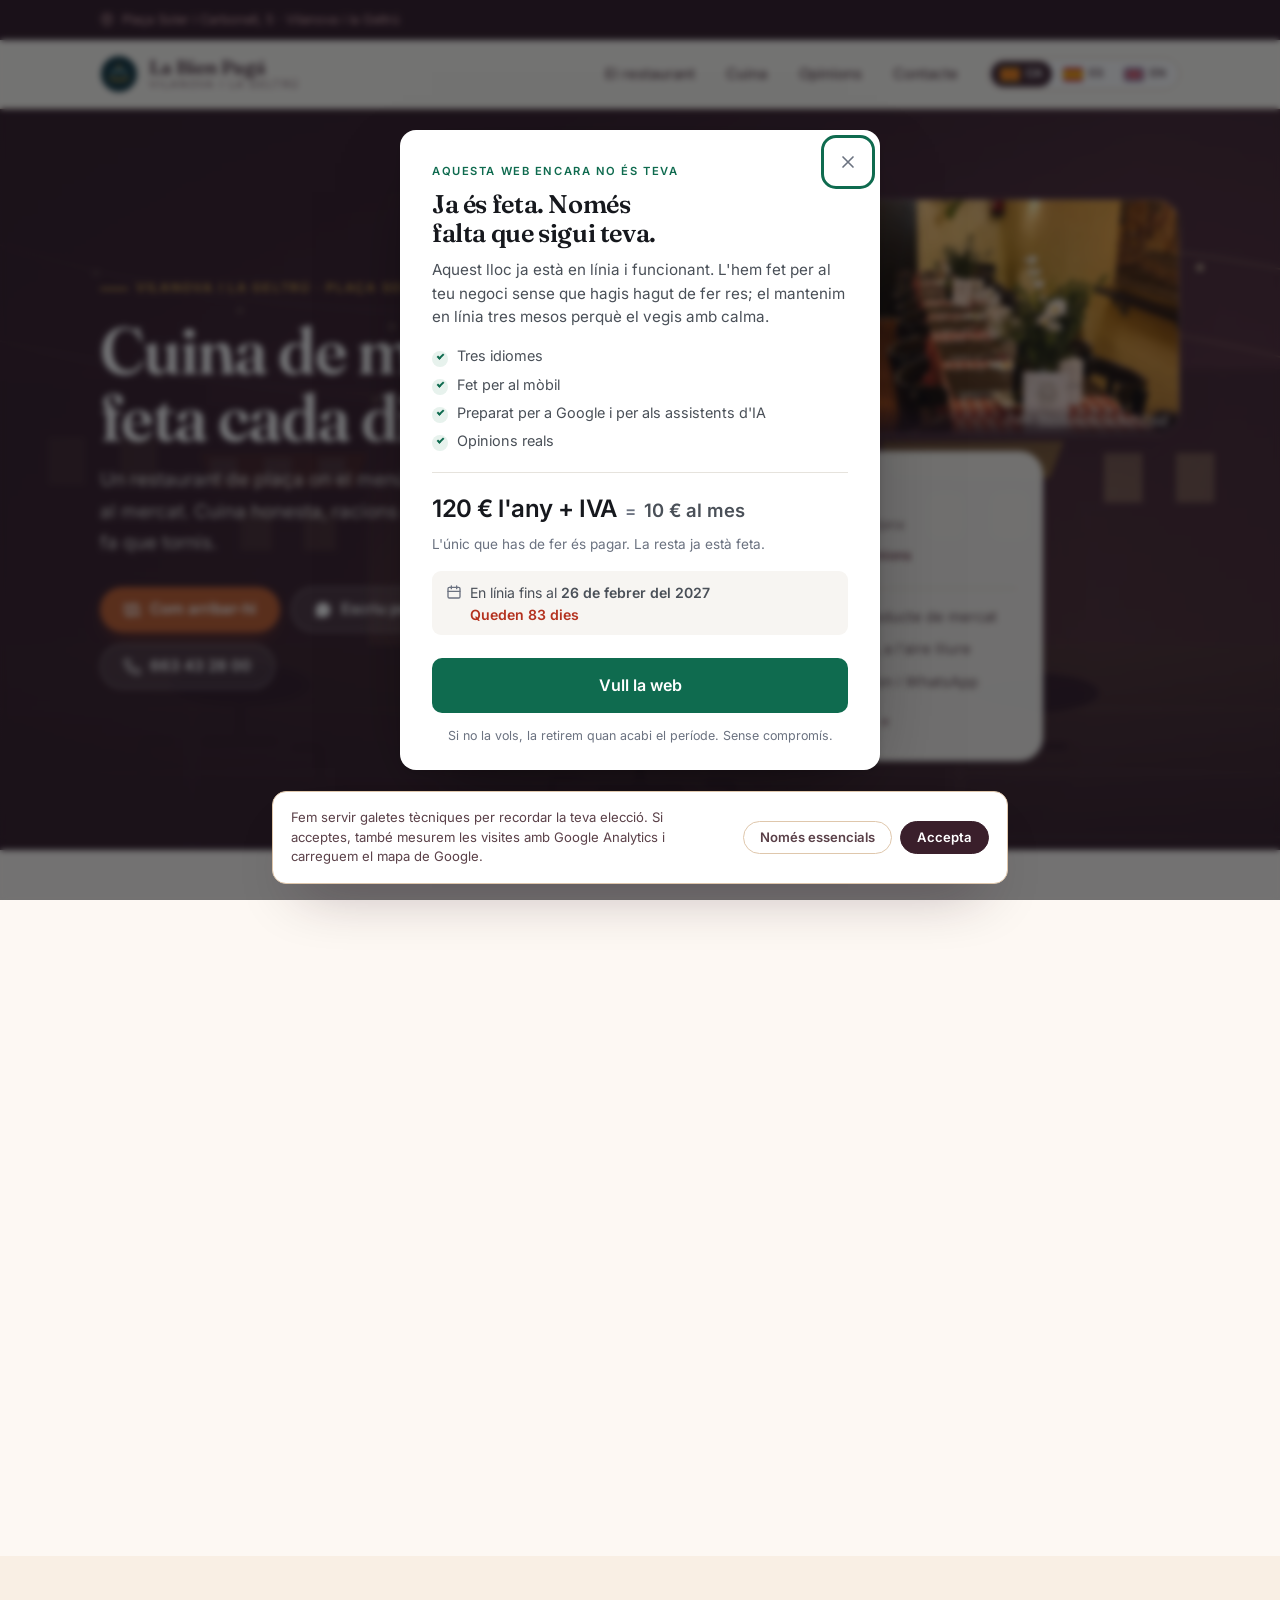
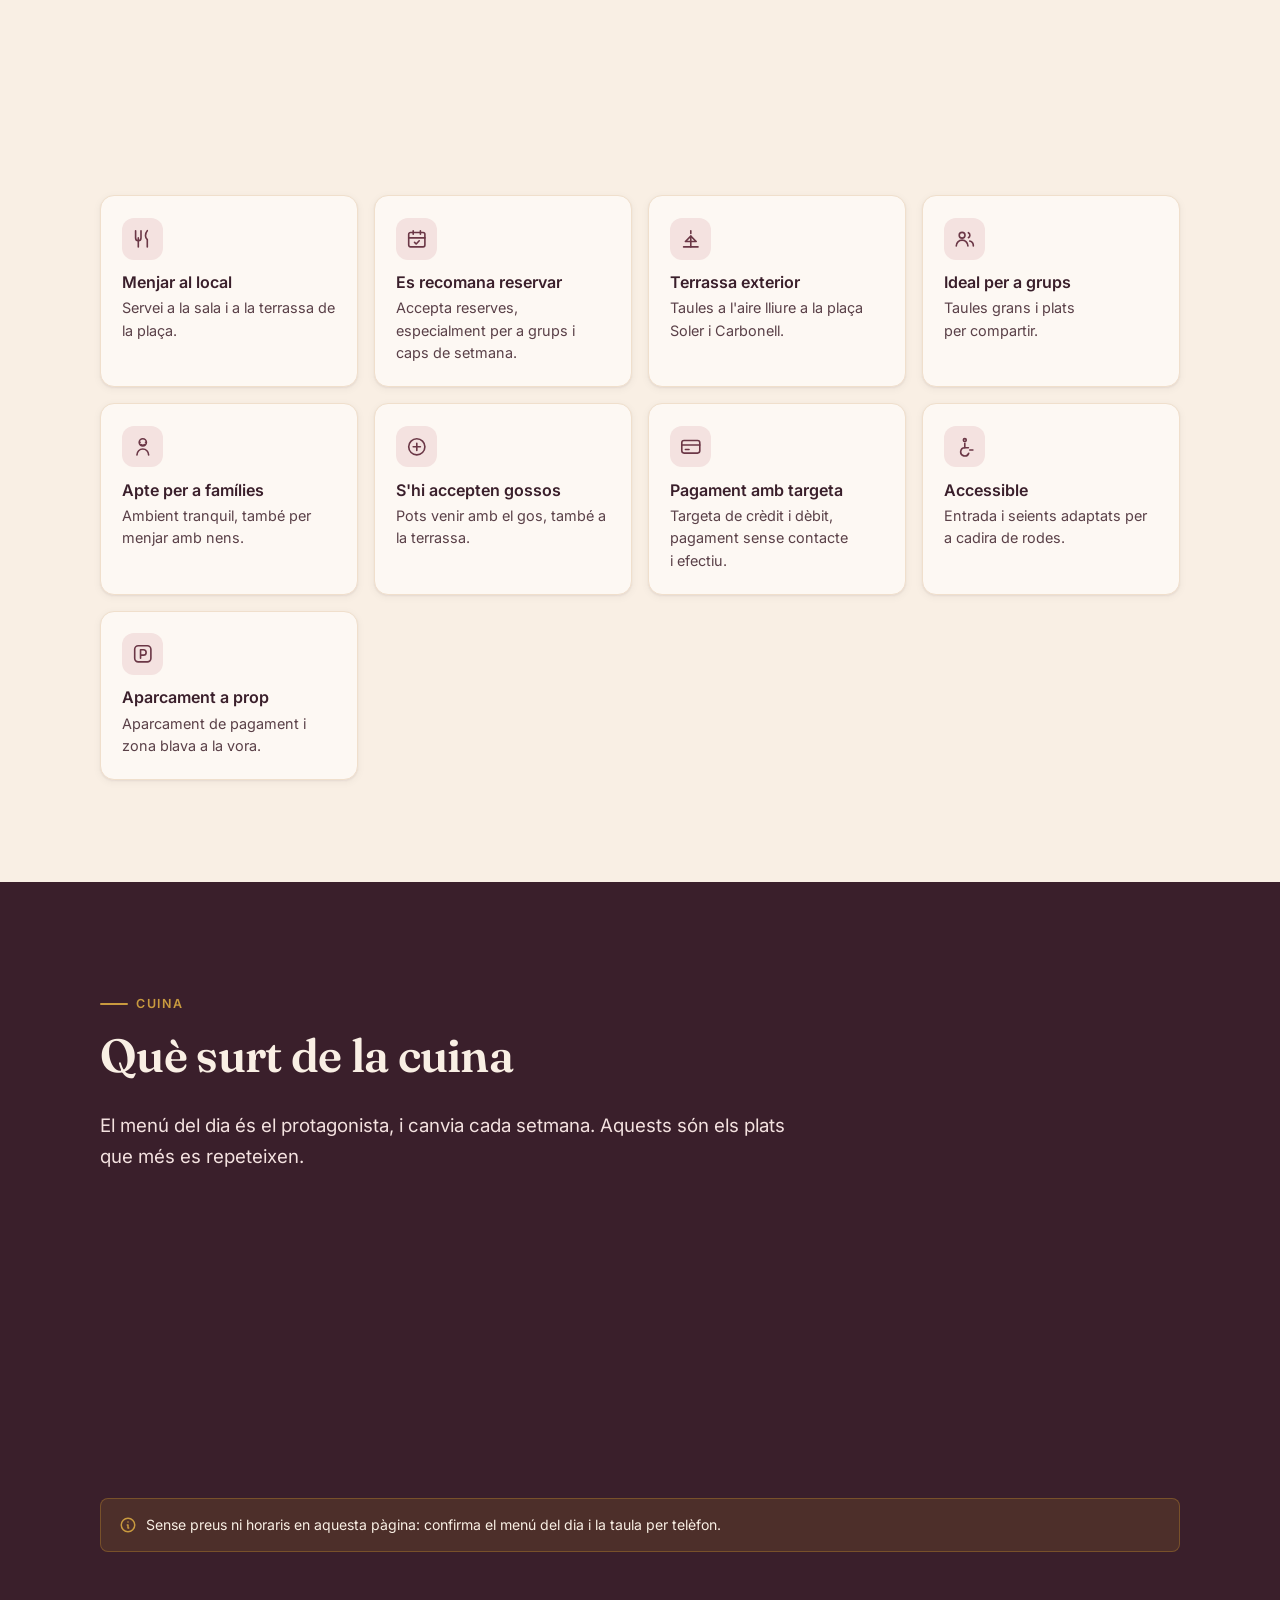
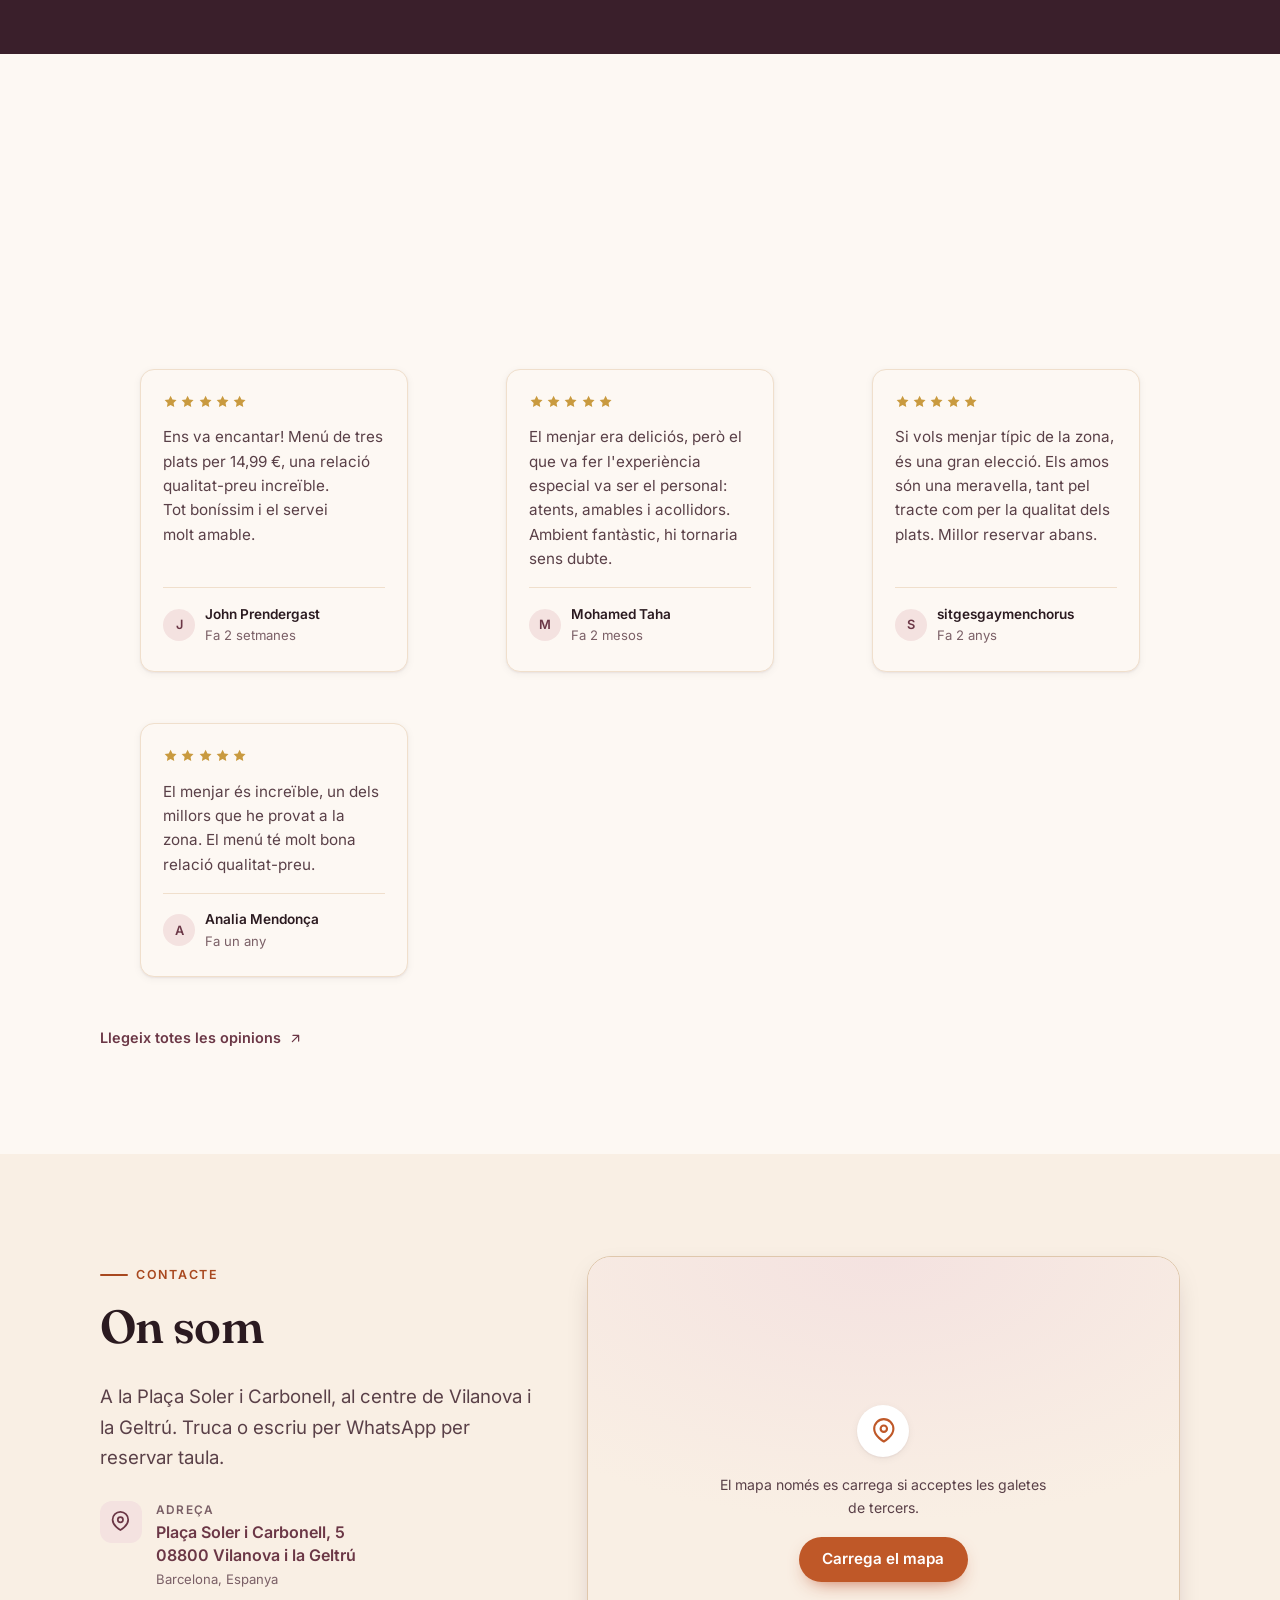
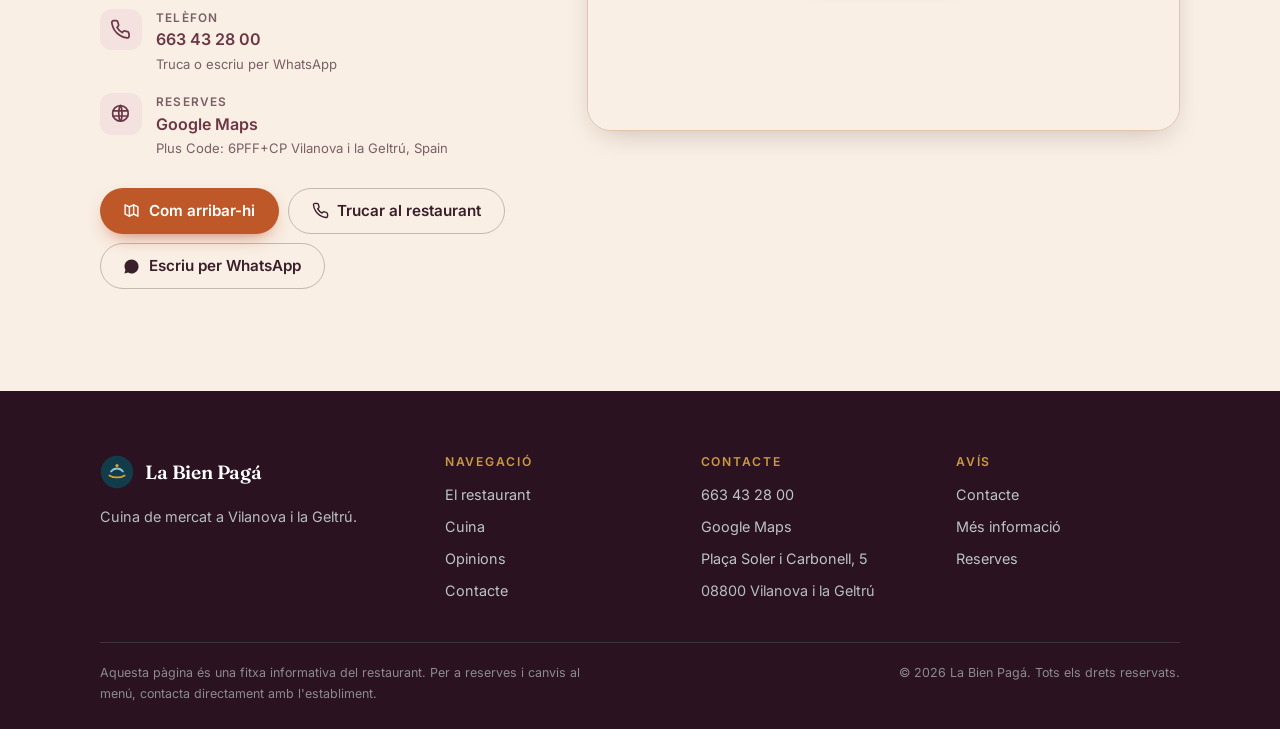
==== commit 98f1f0a9: "Offer panel: state the offer, take the decision Adds the branded offer dialog to every site: what th" ====
--- a/index.html
+++ b/index.html
@@ -43,6 +43,8 @@
 <link rel="stylesheet" href="./assets/css/components.css">
 <link rel="stylesheet" href="./assets/css/header-tools.css">
 <link rel="stylesheet" href="./assets/css/styles.css">
+<link rel="stylesheet" href="./assets/css/offer-panel.css">
+
 
 <script>
   /* Google Analytics 4 with consent mode. Goes in <head> of every generated page,
@@ -651,6 +653,10 @@
 
 <script src="./assets/js/components.js" defer></script>
 <script src="./assets/js/main.js" defer></script>
+
+<script type="application/json" id="sm-offer-config">{"offerEnds":"2027-02-26","offerEndsLabel":"26 de febrer del 2027","buyUrl":"","offerEmail":"","phoneE164":"+34663432800","copy":{"kicker":"Aquesta web encara no és teva","title":"Ja és feta. Només falta que sigui teva.","lead":"Aquest lloc ja està en línia i funcionant. L'hem fet per al teu negoci sense que hagis hagut de fer res; el mantenim en línia tres mesos perquè el vegis amb calma.","features":["Tres idiomes","Fet per al mòbil","Preparat per a Google i per als assistents d'IA","Opinions reals"],"priceYear":"120 € l'any + IVA","priceMonth":"10 € al mes","priceNote":"L'únic que has de fer és pagar. La resta ja està feta.","until":"En línia fins al","days":"Queden {n} dies","cta":"Vull la web","buy":"Vull la web","buyPhone":"Truca i queda-te-la","contact":"Parla amb nosaltres","call":"Truca'ns","close":"Tanca","pill":"Aquesta web encara no és teva","foot":"Si no la vols, la retirem quan acabi el període. Sense compromís."}}</script>
+<script src="./assets/js/offer-panel.js" defer></script>
+
 <script src="./assets/js/header-tools.js" defer></script>
 </body>
 </html>
--- a/assets/css/offer-panel.css
+++ b/assets/css/offer-panel.css
@@ -0,0 +1,313 @@
+/* ==========================================================================
+   Offer panel — the conversion surface for a site that is live but unbought.
+   Repo: yourdataweb/site-components
+   Vendored into each site at assets/css/offer-panel.css and pinned by
+   src/components.lock.
+
+   Colour strategy, and why:
+   - The site's own accent stays on the site. The panel uses a single high-contrast
+     action colour for the primary CTA and nothing else, so the eye has exactly one
+     place to go. Two competing accents is the most common reason a dialog gets read
+     and not acted on.
+   - The primary CTA is the only element on the panel with a filled background. The
+     secondary is a quiet outline: it must be findable, not tempting.
+   - Urgency is carried by a warm red *only* on the deadline line, never on the CTA.
+     A red button reads as error; a red date reads as a deadline.
+
+   The panel is an overlay, never the page: it can be closed and the site content is
+   untouched underneath.
+   ========================================================================== */
+
+html.sm-offer-open,
+html.sm-offer-open body {
+  overflow: hidden;
+}
+
+/* The cookie notice is a legal surface and must stay reachable while the panel is
+   open: a visitor cannot be asked to accept or decline tracking behind a modal. It
+   is raised above the backdrop and the panel never covers its bottom edge. */
+html.sm-offer-open #cookiebar,
+html.sm-offer-open .cookiebar,
+html.sm-offer-open #cookie-banner {
+  z-index: 300;
+}
+
+.sm-offer {
+  --offer-ink: #16181d;
+  --offer-ink-soft: #4a5058;
+  --offer-muted: #6b7280;
+  --offer-paper: #ffffff;
+  --offer-line: #e6e3dd;
+  --offer-action: #0f6b4f;      /* one action colour, WCAG AA on white at 5.9:1 */
+  --offer-action-hover: #0b5440;
+  --offer-urgent: #b4321f;      /* deadline only */
+
+  position: fixed;
+  inset: 0;
+  z-index: 200;
+  display: flex;
+  align-items: center;
+  justify-content: center;
+  padding: 1rem;
+  font-family: Inter, -apple-system, BlinkMacSystemFont, "Segoe UI", Roboto, sans-serif;
+  -webkit-font-smoothing: antialiased;
+}
+
+.sm-offer__backdrop {
+  position: absolute;
+  inset: 0;
+  background: rgba(16, 18, 22, .58);
+  backdrop-filter: blur(3px);
+}
+
+.sm-offer__panel {
+  position: relative;
+  width: min(100%, 30rem);
+  max-height: calc(100vh - 2rem);
+  overflow-y: auto;
+  background: var(--offer-paper);
+  color: var(--offer-ink);
+  border-radius: 16px;
+  padding: 2rem 2rem 1.5rem;
+  box-shadow: 0 30px 80px -32px rgba(0, 0, 0, .55), 0 2px 8px rgba(0, 0, 0, .10);
+  animation: sm-offer-in .28s cubic-bezier(.22, 1, .36, 1);
+}
+
+@keyframes sm-offer-in {
+  from { opacity: 0; transform: translateY(12px) scale(.985); }
+  to   { opacity: 1; transform: none; }
+}
+@media (prefers-reduced-motion: reduce) {
+  .sm-offer__panel { animation: none; }
+}
+
+/* Close: top-right, 44px hit area, muted but not hidden. */
+.sm-offer__close {
+  position: absolute;
+  top: .6rem;
+  right: .6rem;
+  width: 44px;
+  height: 44px;
+  display: inline-flex;
+  align-items: center;
+  justify-content: center;
+  border: 0;
+  border-radius: 10px;
+  background: transparent;
+  color: var(--offer-muted);
+  cursor: pointer;
+}
+.sm-offer__close:hover { background: #f3f1ed; color: var(--offer-ink); }
+.sm-offer__close:focus-visible { outline: 3px solid var(--offer-action); outline-offset: 2px; }
+
+.sm-offer__kicker {
+  margin: 0 0 .55rem;
+  font-size: .7rem;
+  font-weight: 700;
+  letter-spacing: .14em;
+  text-transform: uppercase;
+  color: var(--offer-action);
+}
+
+.sm-offer__title {
+  margin: 0 0 .6rem;
+  font-family: Fraunces, Georgia, serif;
+  font-size: 1.6rem;
+  line-height: 1.15;
+  letter-spacing: -.015em;
+  color: var(--offer-ink);
+  padding-right: 2rem;
+}
+
+.sm-offer__lead {
+  margin: 0 0 1.1rem;
+  font-size: .95rem;
+  line-height: 1.55;
+  color: var(--offer-ink-soft);
+}
+
+/* Feature list: scannable, checkmarks, no icons fighting for attention. */
+.sm-offer__features {
+  margin: 0 0 1.25rem;
+  padding: 0;
+  list-style: none;
+  display: grid;
+  gap: .45rem;
+}
+.sm-offer__feature {
+  position: relative;
+  padding-left: 1.55rem;
+  font-size: .9rem;
+  line-height: 1.45;
+  color: var(--offer-ink-soft);
+}
+.sm-offer__feature::before {
+  content: "";
+  position: absolute;
+  left: 0;
+  top: .28rem;
+  width: 1rem;
+  height: 1rem;
+  border-radius: 50%;
+  background: #e7f2ed;
+}
+.sm-offer__feature::after {
+  content: "";
+  position: absolute;
+  left: .29rem;
+  top: .47rem;
+  width: .42rem;
+  height: .24rem;
+  border-left: 2px solid var(--offer-action);
+  border-bottom: 2px solid var(--offer-action);
+  transform: rotate(-45deg);
+}
+
+/* Price: the yearly figure and its monthly equivalent bound by an equals sign, so
+   they cannot be read as two separate charges. */
+.sm-offer__price {
+  display: flex;
+  align-items: baseline;
+  flex-wrap: wrap;
+  gap: .5rem;
+  padding: 1rem 0 .2rem;
+  border-top: 1px solid var(--offer-line);
+}
+.sm-offer__price-year {
+  font-size: 1.5rem;
+  font-weight: 700;
+  letter-spacing: -.02em;
+  color: var(--offer-ink);
+}
+.sm-offer__price-eq {
+  font-size: 1.05rem;
+  font-weight: 700;
+  color: var(--offer-muted);
+}
+.sm-offer__price-month {
+  font-size: 1.15rem;
+  font-weight: 600;
+  color: var(--offer-ink-soft);
+}
+.sm-offer__price-note {
+  margin: .1rem 0 0;
+  font-size: .85rem;
+  color: var(--offer-muted);
+}
+
+/* Deadline: warm red, the only place colour is allowed to alarm. */
+.sm-offer__meta {
+  display: flex;
+  align-items: flex-start;
+  gap: .5rem;
+  margin: 1rem 0 0;
+  padding: .7rem .85rem;
+  background: #f7f5f2;
+  border-radius: 9px;
+  font-size: .88rem;
+  line-height: 1.4;
+  color: var(--offer-ink-soft);
+}
+.sm-offer__meta svg { flex: none; margin-top: .1rem; color: var(--offer-muted); }
+.sm-offer__meta.is-urgent { background: #fdf1ee; color: #6d2318; }
+.sm-offer__meta.is-urgent svg { color: var(--offer-urgent); }
+.sm-offer__meta strong { color: inherit; }
+.sm-offer__days { display: block; font-weight: 600; color: var(--offer-urgent); margin-top: .15rem; }
+
+/* Actions: one filled, one outline. */
+.sm-offer__actions {
+  display: grid;
+  gap: .6rem;
+  margin-top: 1.4rem;
+}
+.sm-offer__cta {
+  display: inline-flex;
+  align-items: center;
+  justify-content: center;
+  min-height: 52px;
+  padding: .9rem 1.25rem;
+  border-radius: 10px;
+  background: var(--offer-action);
+  color: #fff;
+  font-size: 1rem;
+  font-weight: 700;
+  text-decoration: none;
+  transition: background-color .15s ease;
+}
+.sm-offer__cta:hover { background: var(--offer-action-hover); }
+.sm-offer__cta:focus-visible { outline: 3px solid var(--offer-action); outline-offset: 3px; }
+
+.sm-offer__secondary {
+  display: inline-flex;
+  align-items: center;
+  justify-content: center;
+  min-height: 46px;
+  padding: .7rem 1.25rem;
+  border: 1px solid var(--offer-line);
+  border-radius: 10px;
+  color: var(--offer-ink);
+  font-size: .93rem;
+  font-weight: 600;
+  text-decoration: none;
+}
+.sm-offer__secondary:hover { background: #f7f5f2; }
+.sm-offer__secondary:focus-visible { outline: 3px solid var(--offer-action); outline-offset: 3px; }
+
+.sm-offer__foot {
+  margin: .9rem 0 0;
+  font-size: .78rem;
+  line-height: 1.45;
+  color: var(--offer-muted);
+  text-align: center;
+}
+
+/* ---------------------------------------------------------------- mobile
+   Full-height sheet on a phone: the desktop dialog wastes the space it has and
+   pushes the CTA below the fold once the feature list wraps. */
+@media (max-width: 560px) {
+  .sm-offer { padding: 0; align-items: flex-end; }
+  .sm-offer__panel {
+    width: 100%;
+    max-height: 92vh;
+    border-radius: 18px 18px 0 0;
+    padding: 1.6rem 1.25rem 1.25rem;
+    animation: sm-offer-up .3s cubic-bezier(.22, 1, .36, 1);
+  }
+  @keyframes sm-offer-up {
+    from { opacity: 0; transform: translateY(24px); }
+    to   { opacity: 1; transform: none; }
+  }
+  .sm-offer__title { font-size: 1.35rem; }
+  .sm-offer__price-year { font-size: 1.3rem; }
+}
+
+/* ---------------------------------------------------------------- pill
+   After closing: small, low-contrast, bottom-left, out of the thumb's path. */
+/* `body >` is deliberate: a site stylesheet can define a generic `.sm-offer-pill`
+   or reset `position` on buttons, and the last-loaded rule wins. Anchoring the
+   selector keeps the pill fixed to the viewport instead of landing in normal flow
+   at the bottom of the document, where it is unclickable. */
+body > .sm-offer-pill {
+  position: fixed !important;
+  left: 1rem;
+  bottom: 1rem;
+  z-index: 190;
+  display: inline-flex;
+  align-items: center;
+  gap: .45rem;
+  max-width: calc(100vw - 2rem);
+  padding: .6rem .9rem;
+  border: 1px solid #ddd8cf;
+  border-radius: 999px;
+  background: rgba(255, 255, 255, .96);
+  color: #16181d;
+  font-family: Inter, -apple-system, BlinkMacSystemFont, "Segoe UI", Roboto, sans-serif;
+  font-size: .82rem;
+  font-weight: 600;
+  line-height: 1.2;
+  cursor: pointer;
+  box-shadow: 0 6px 20px -10px rgba(0, 0, 0, .35);
+}
+.sm-offer-pill:hover { background: #fff; }
+.sm-offer-pill:focus-visible { outline: 3px solid #0f6b4f; outline-offset: 2px; }
+.sm-offer-pill svg { flex: none; color: #0f6b4f; }
